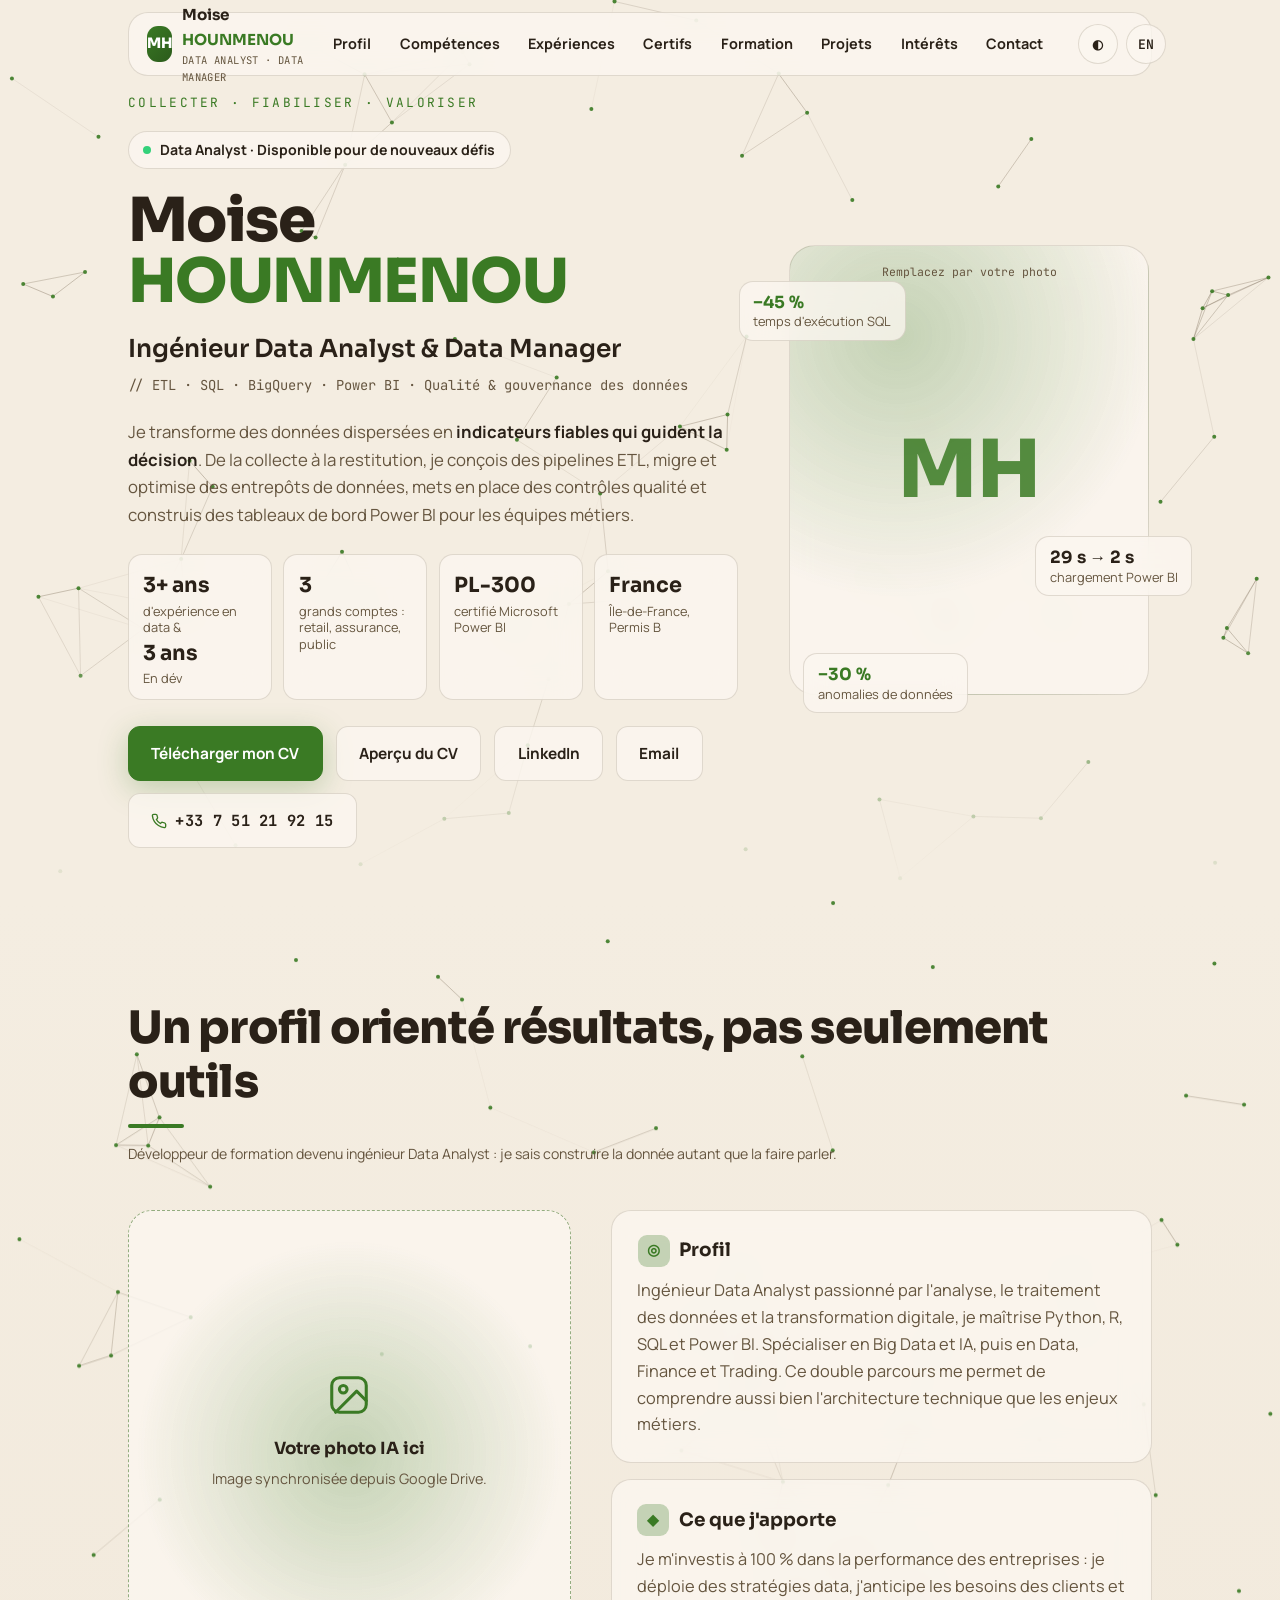
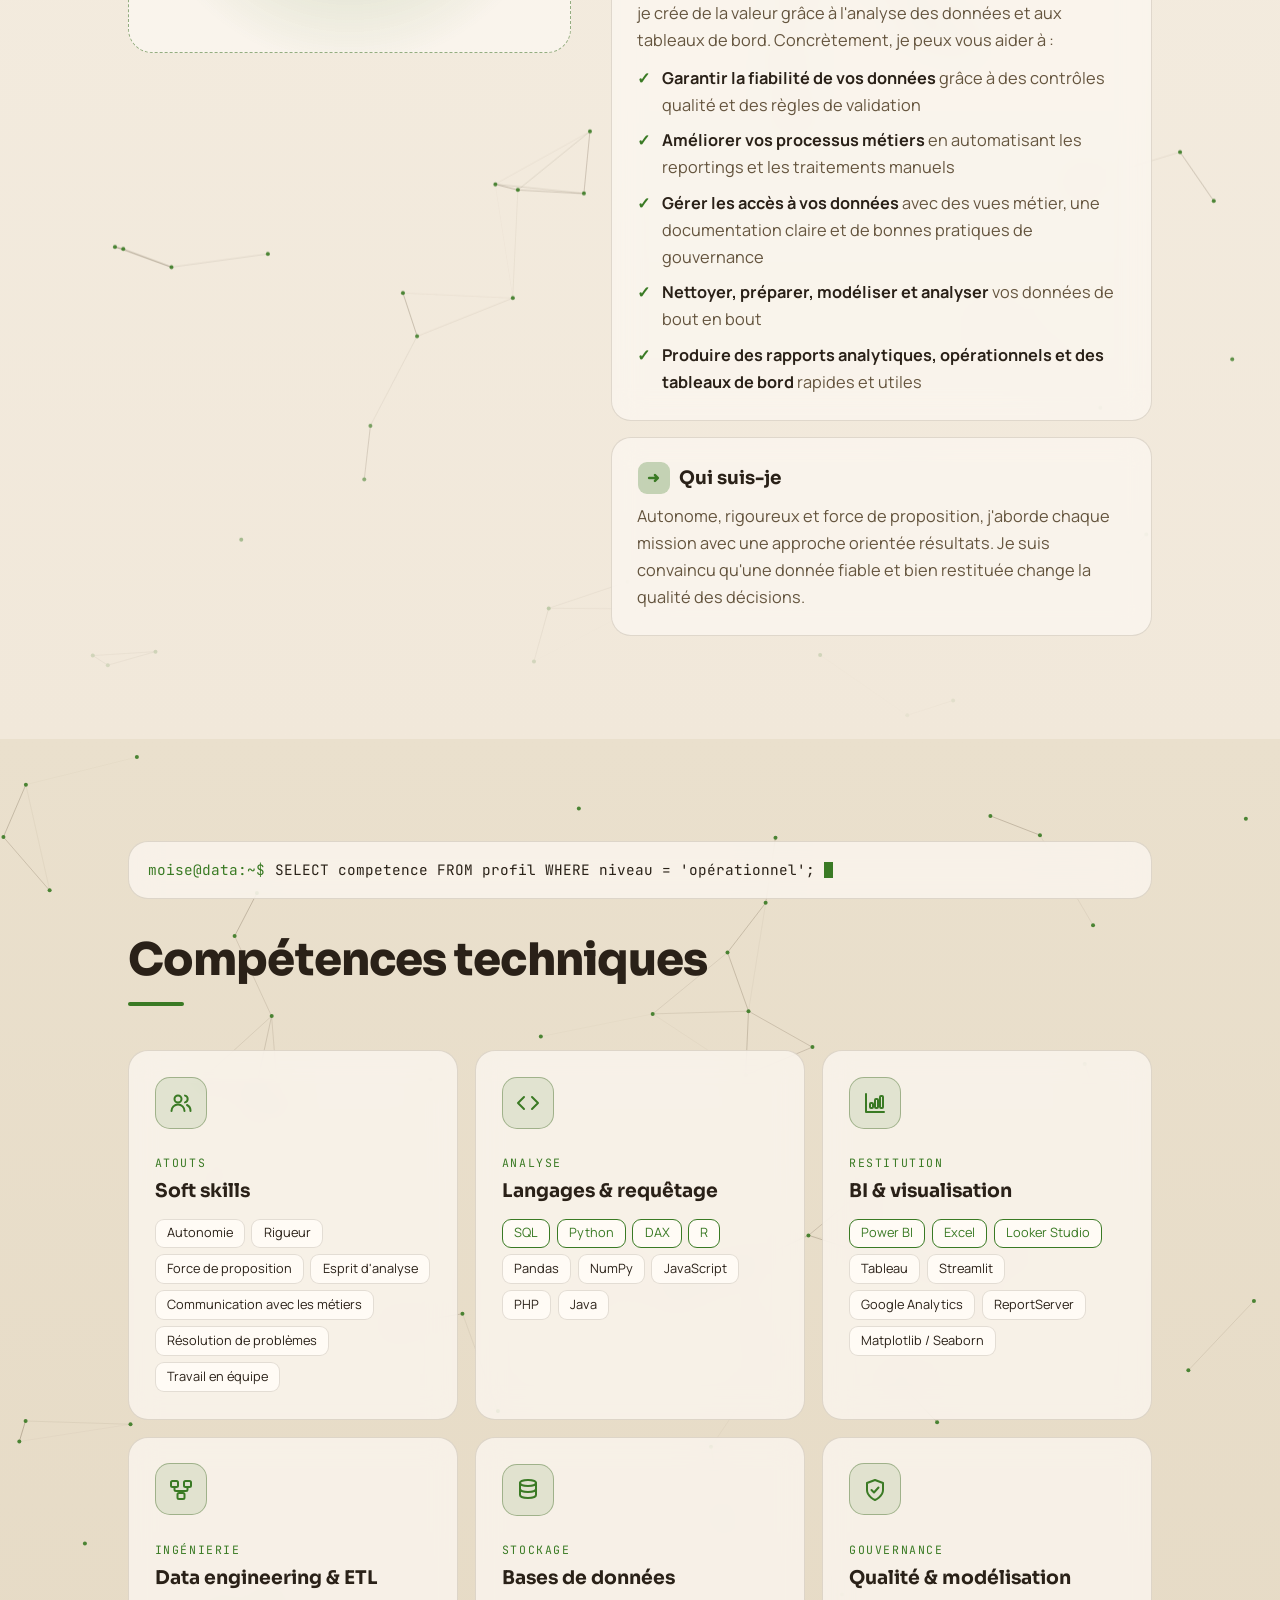
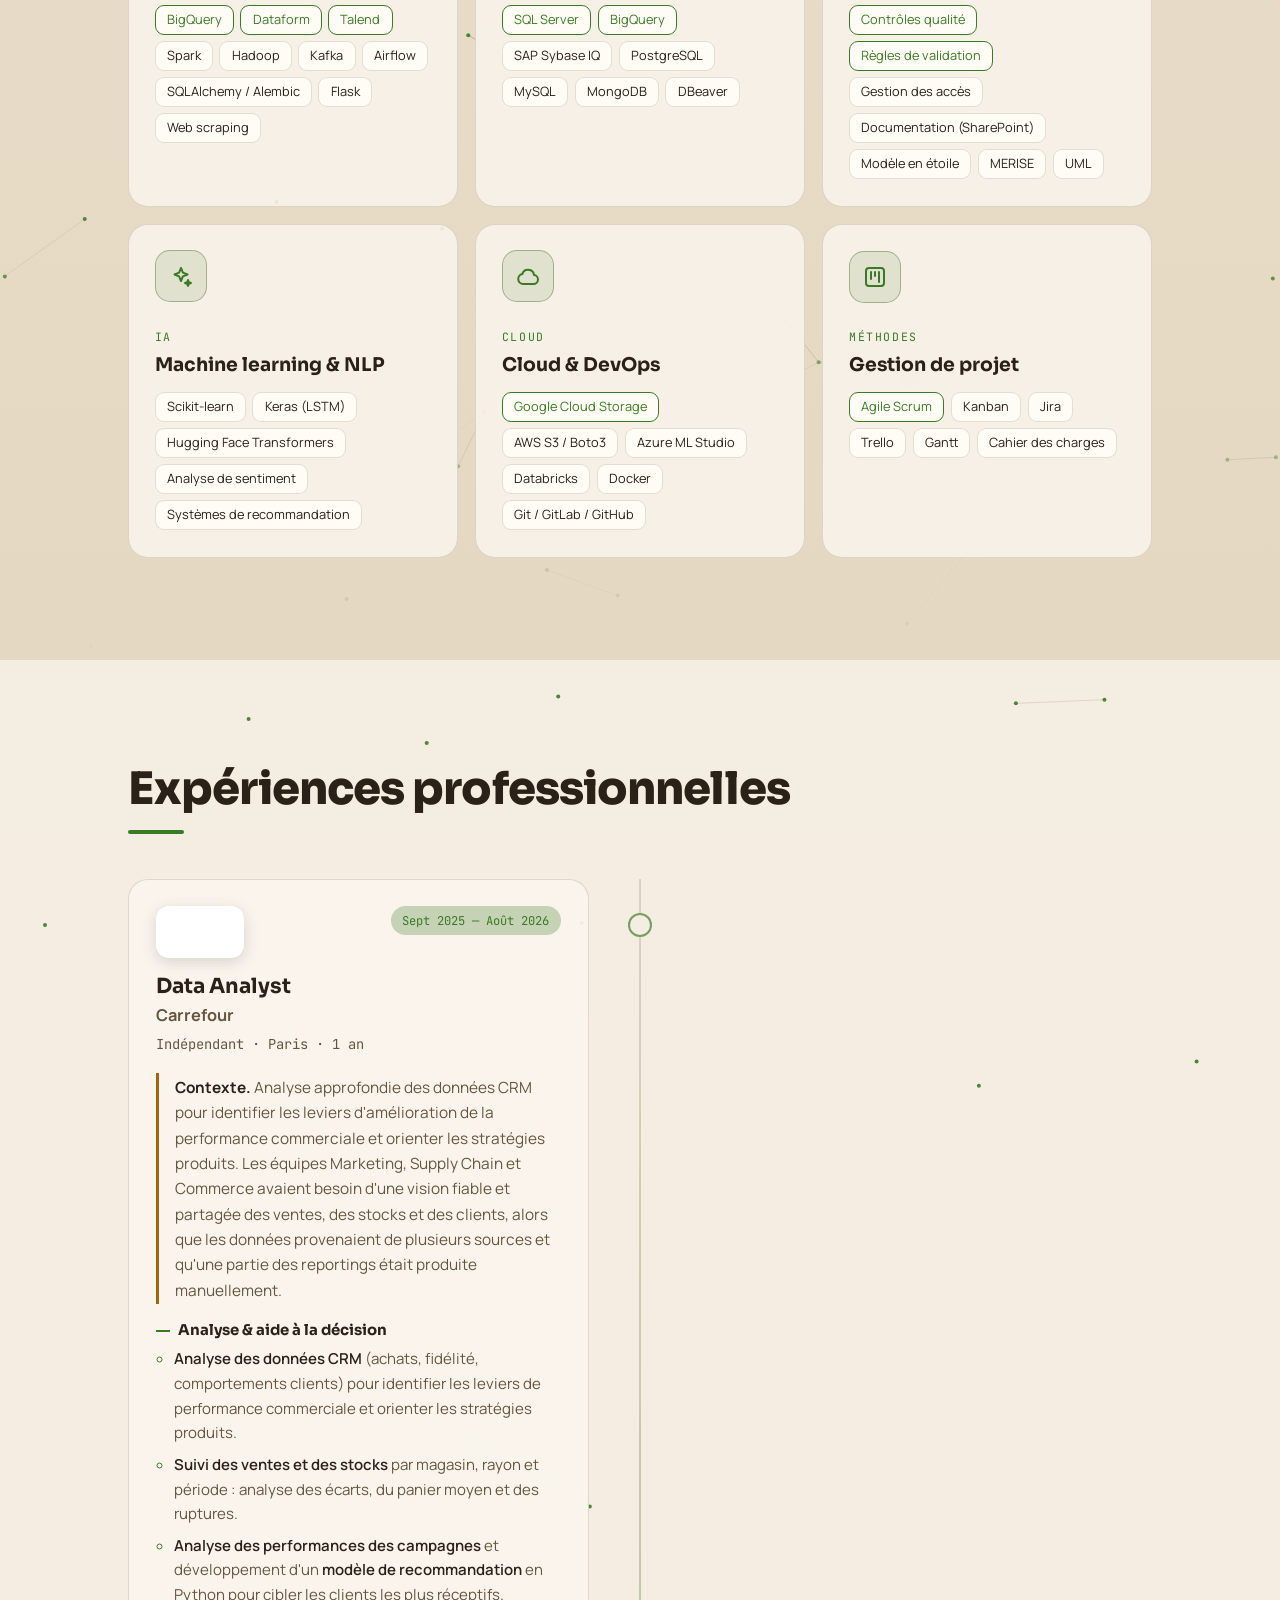
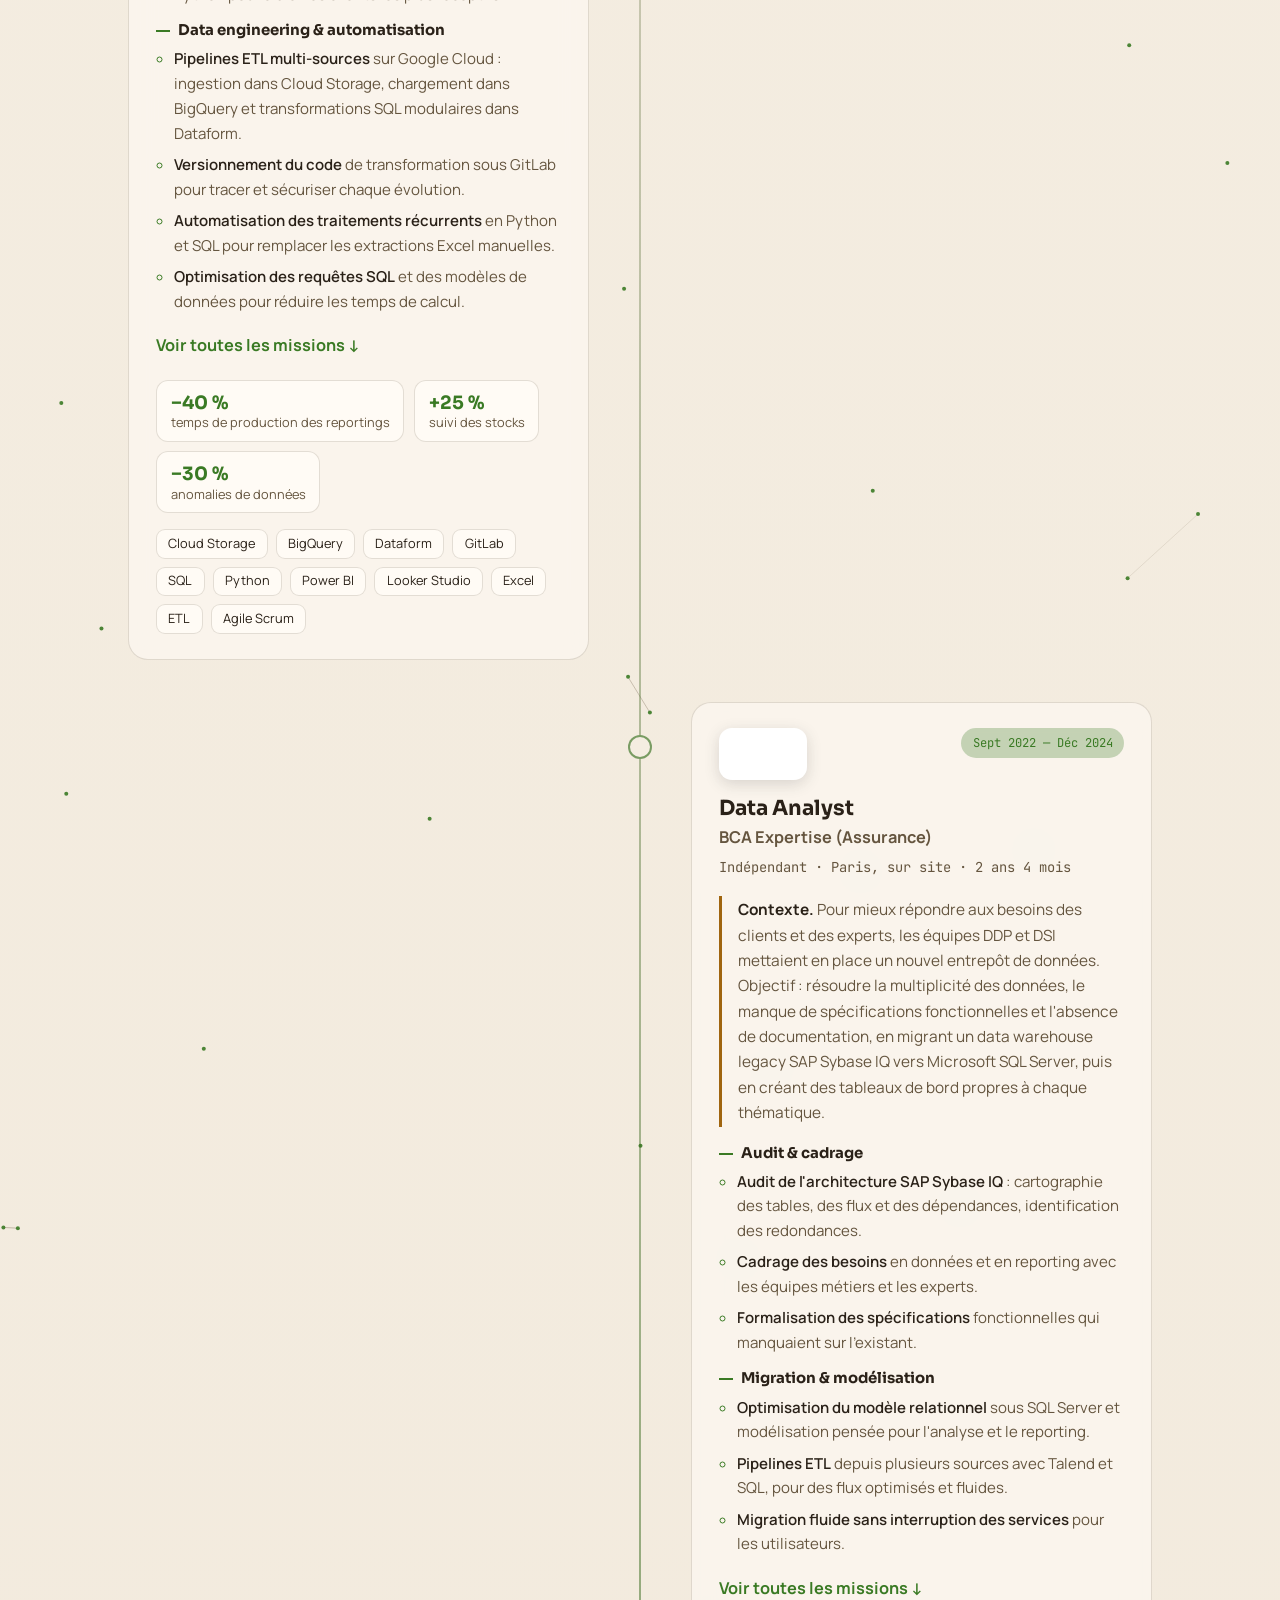
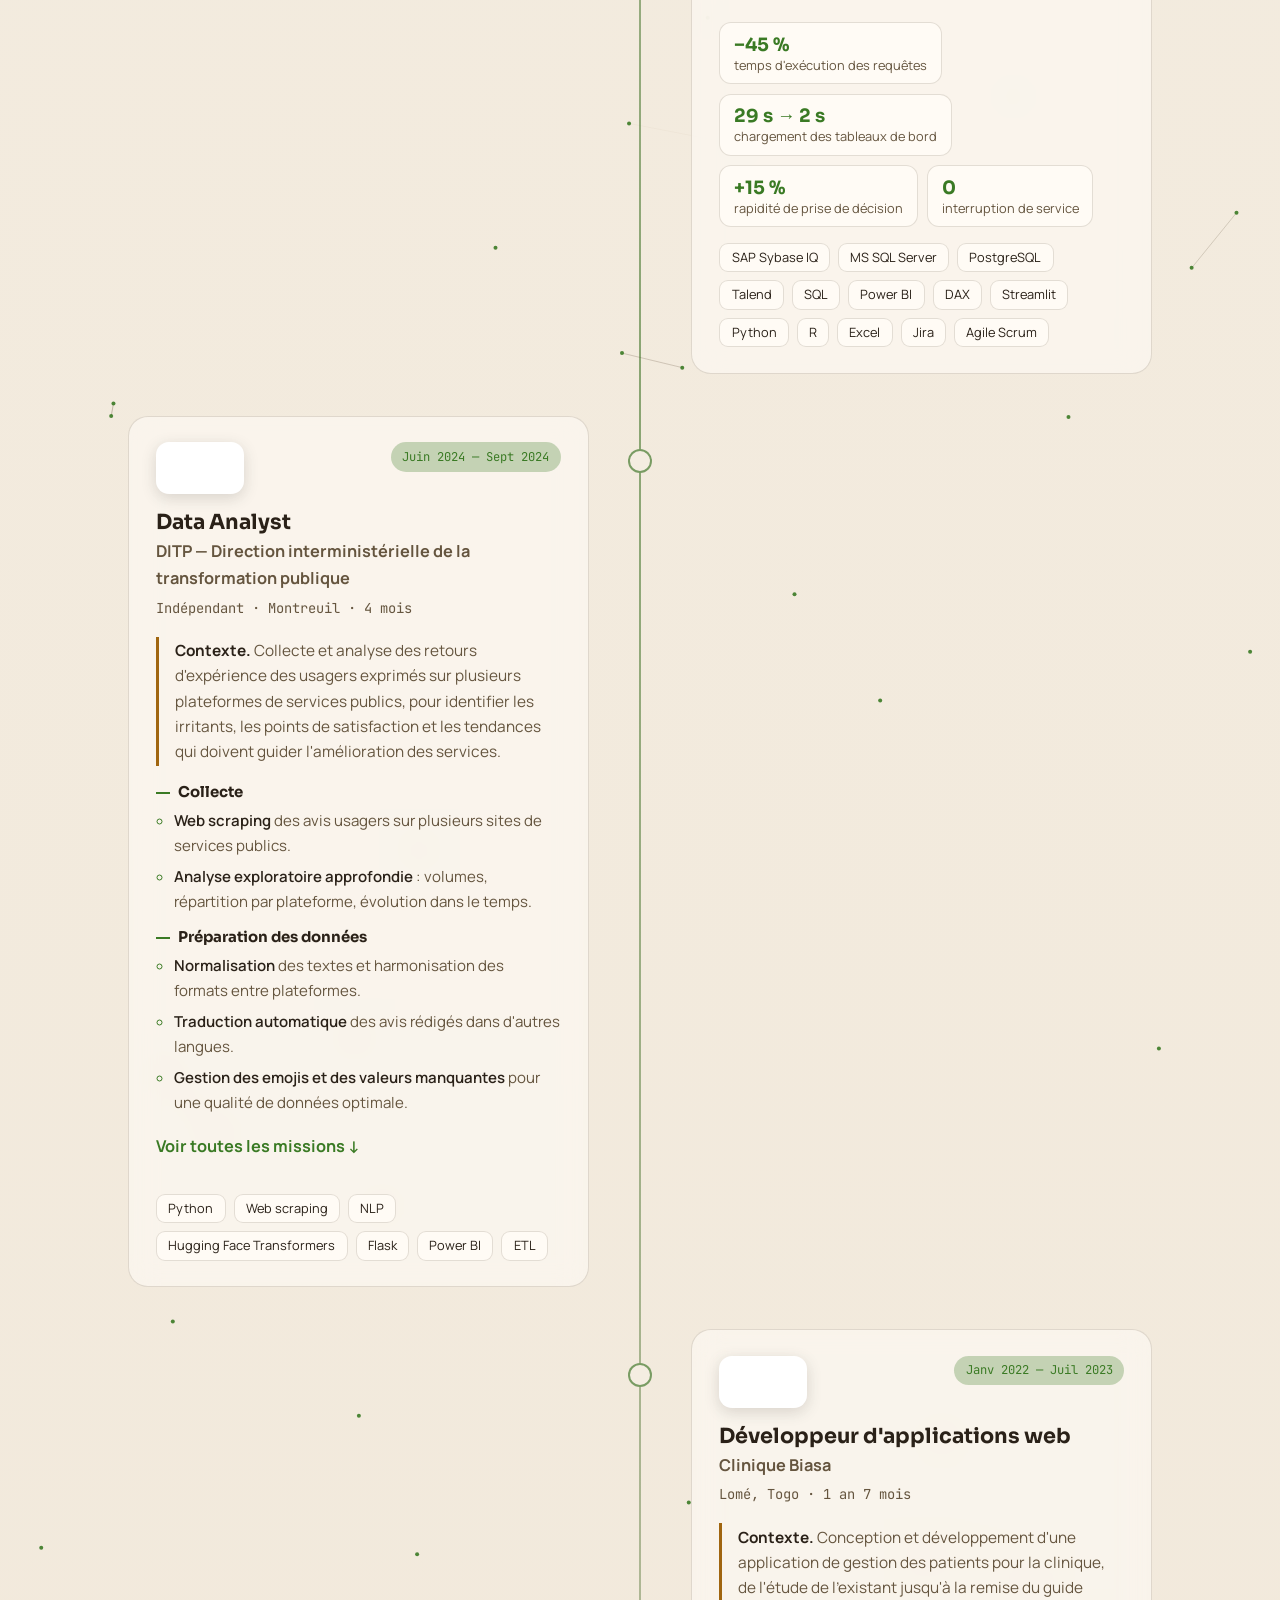
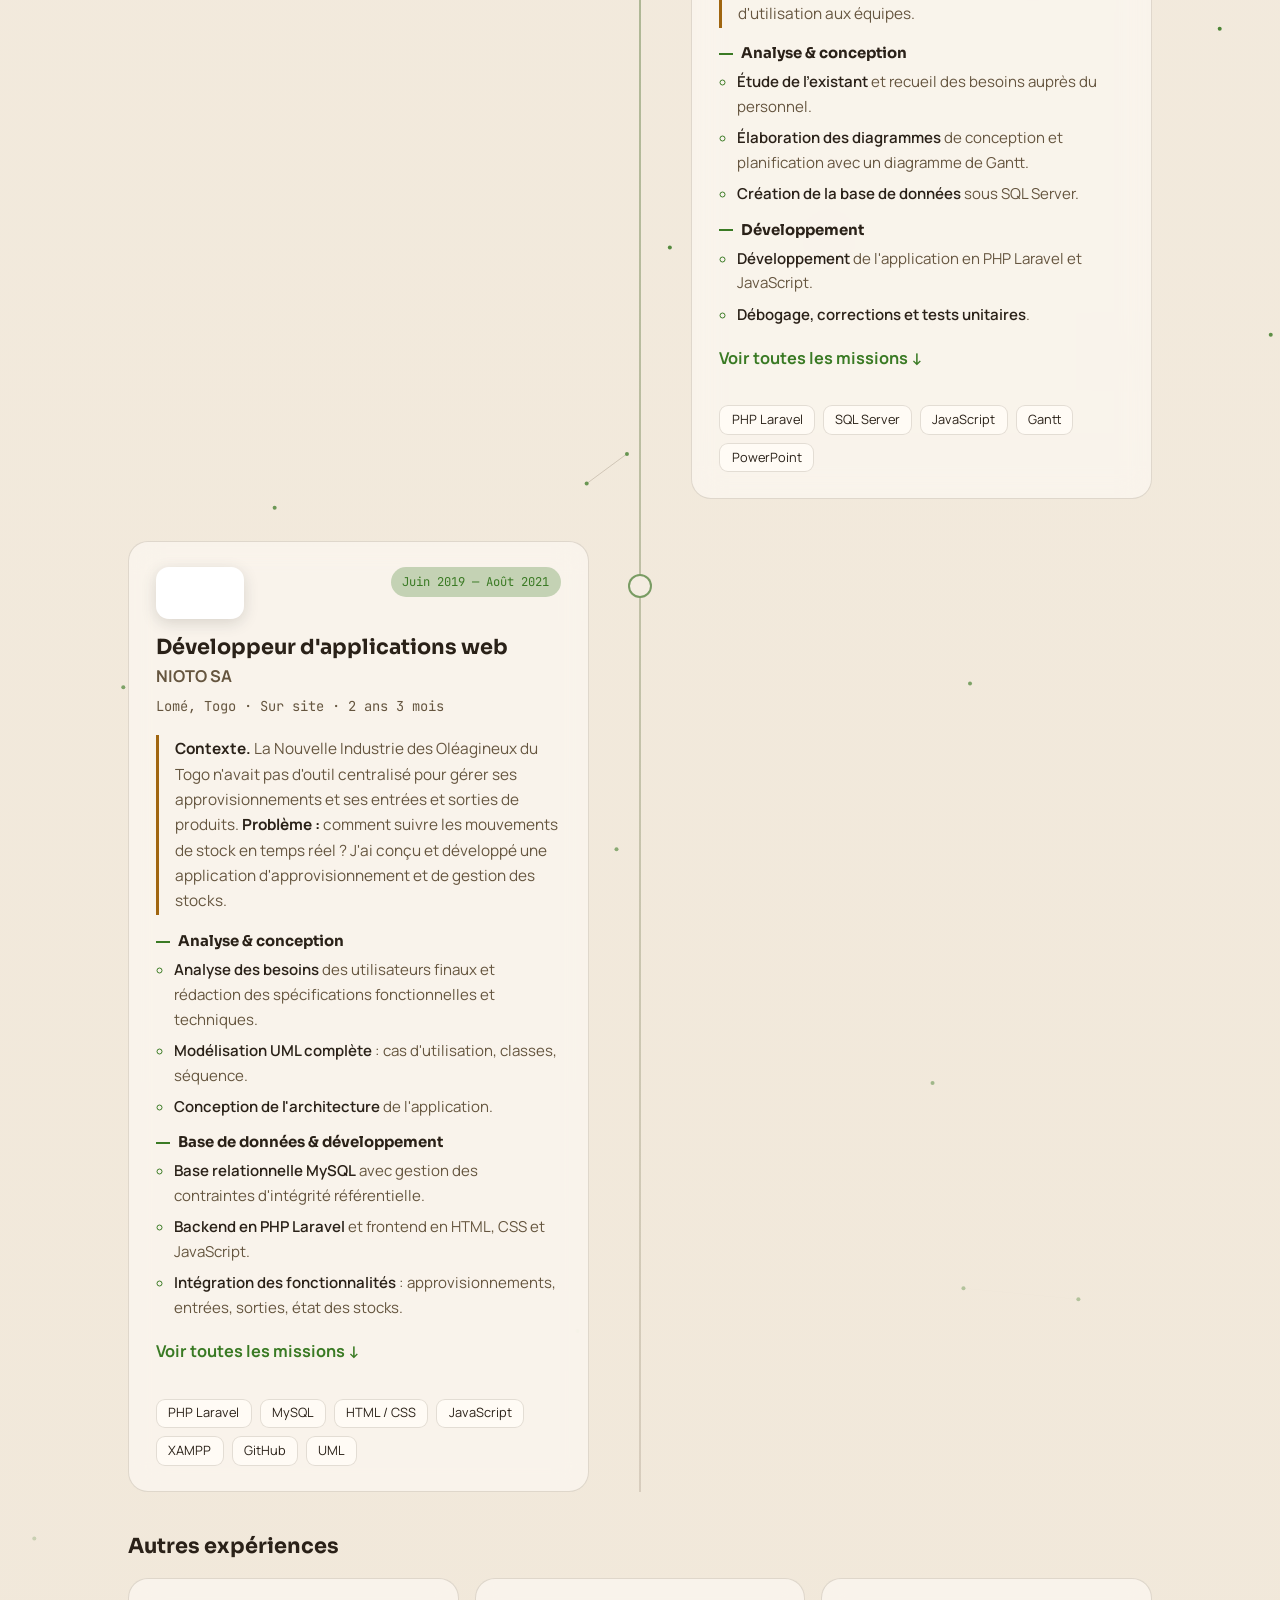
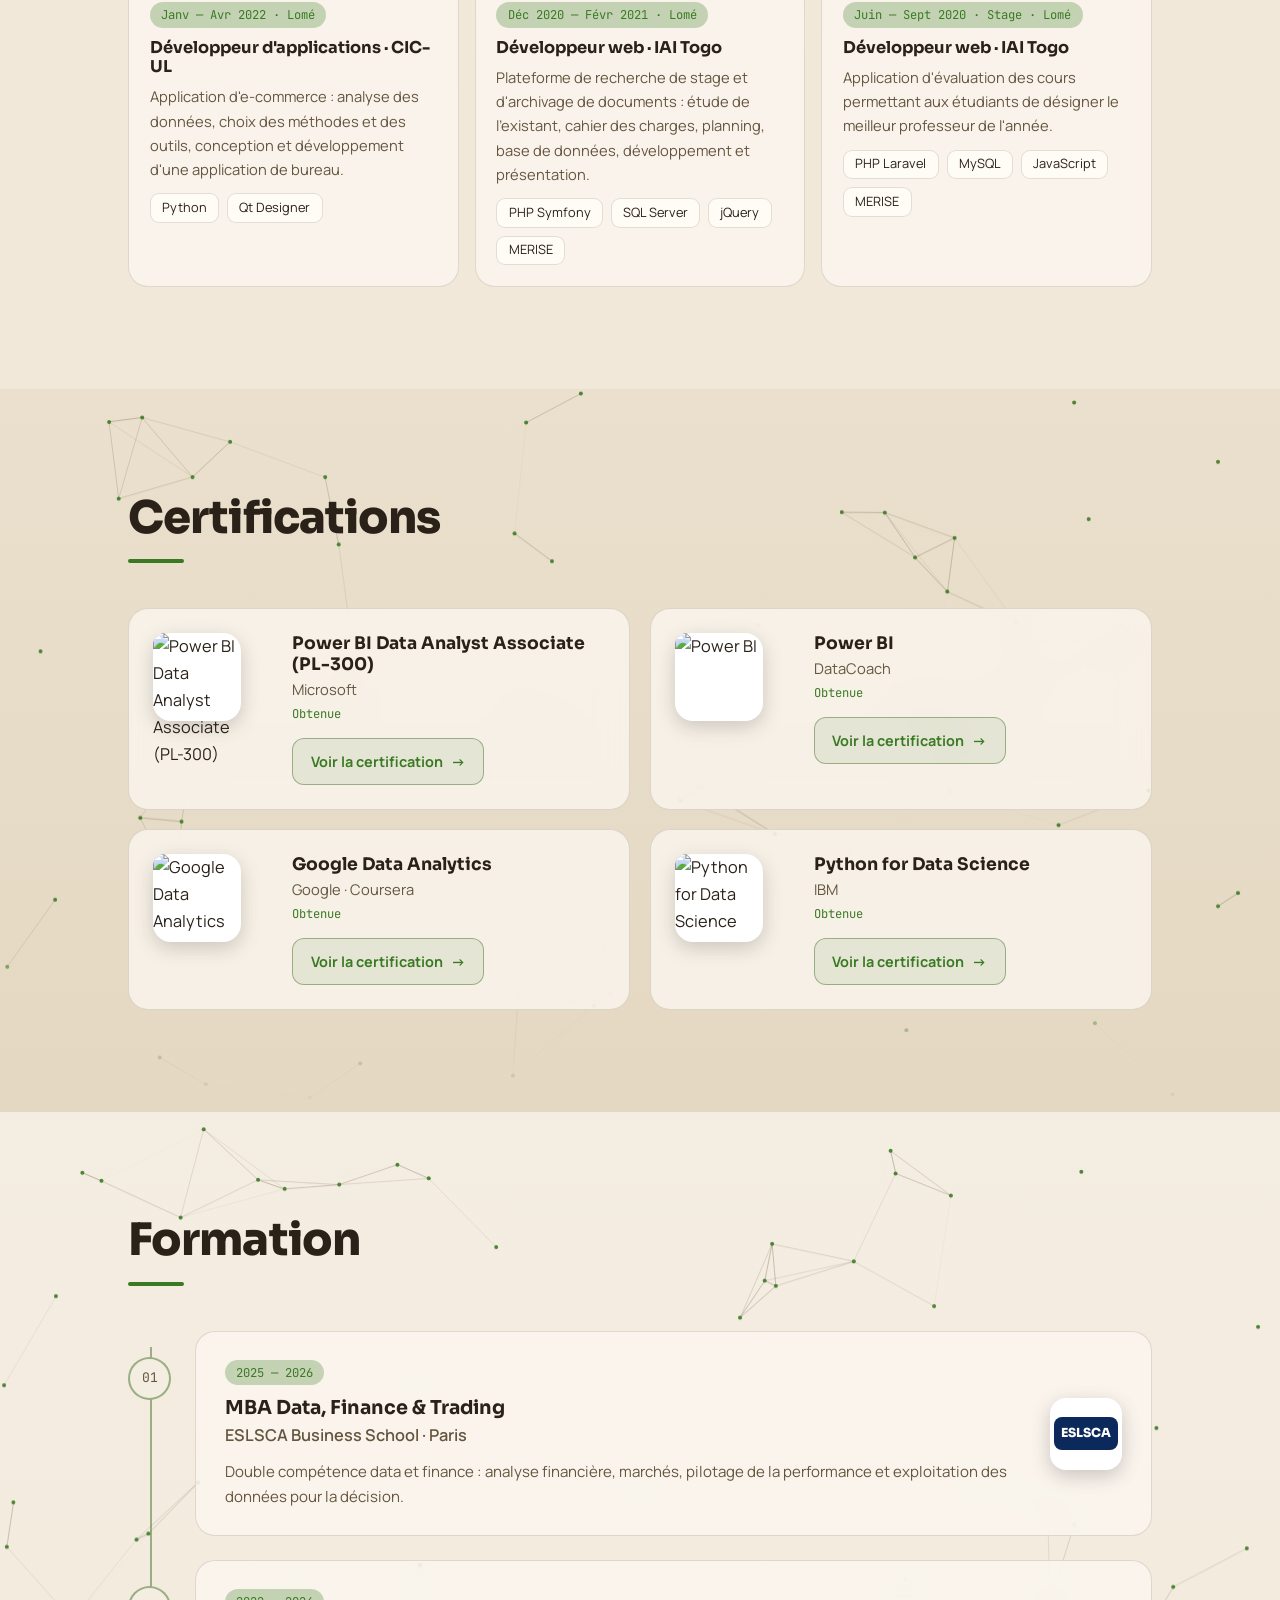
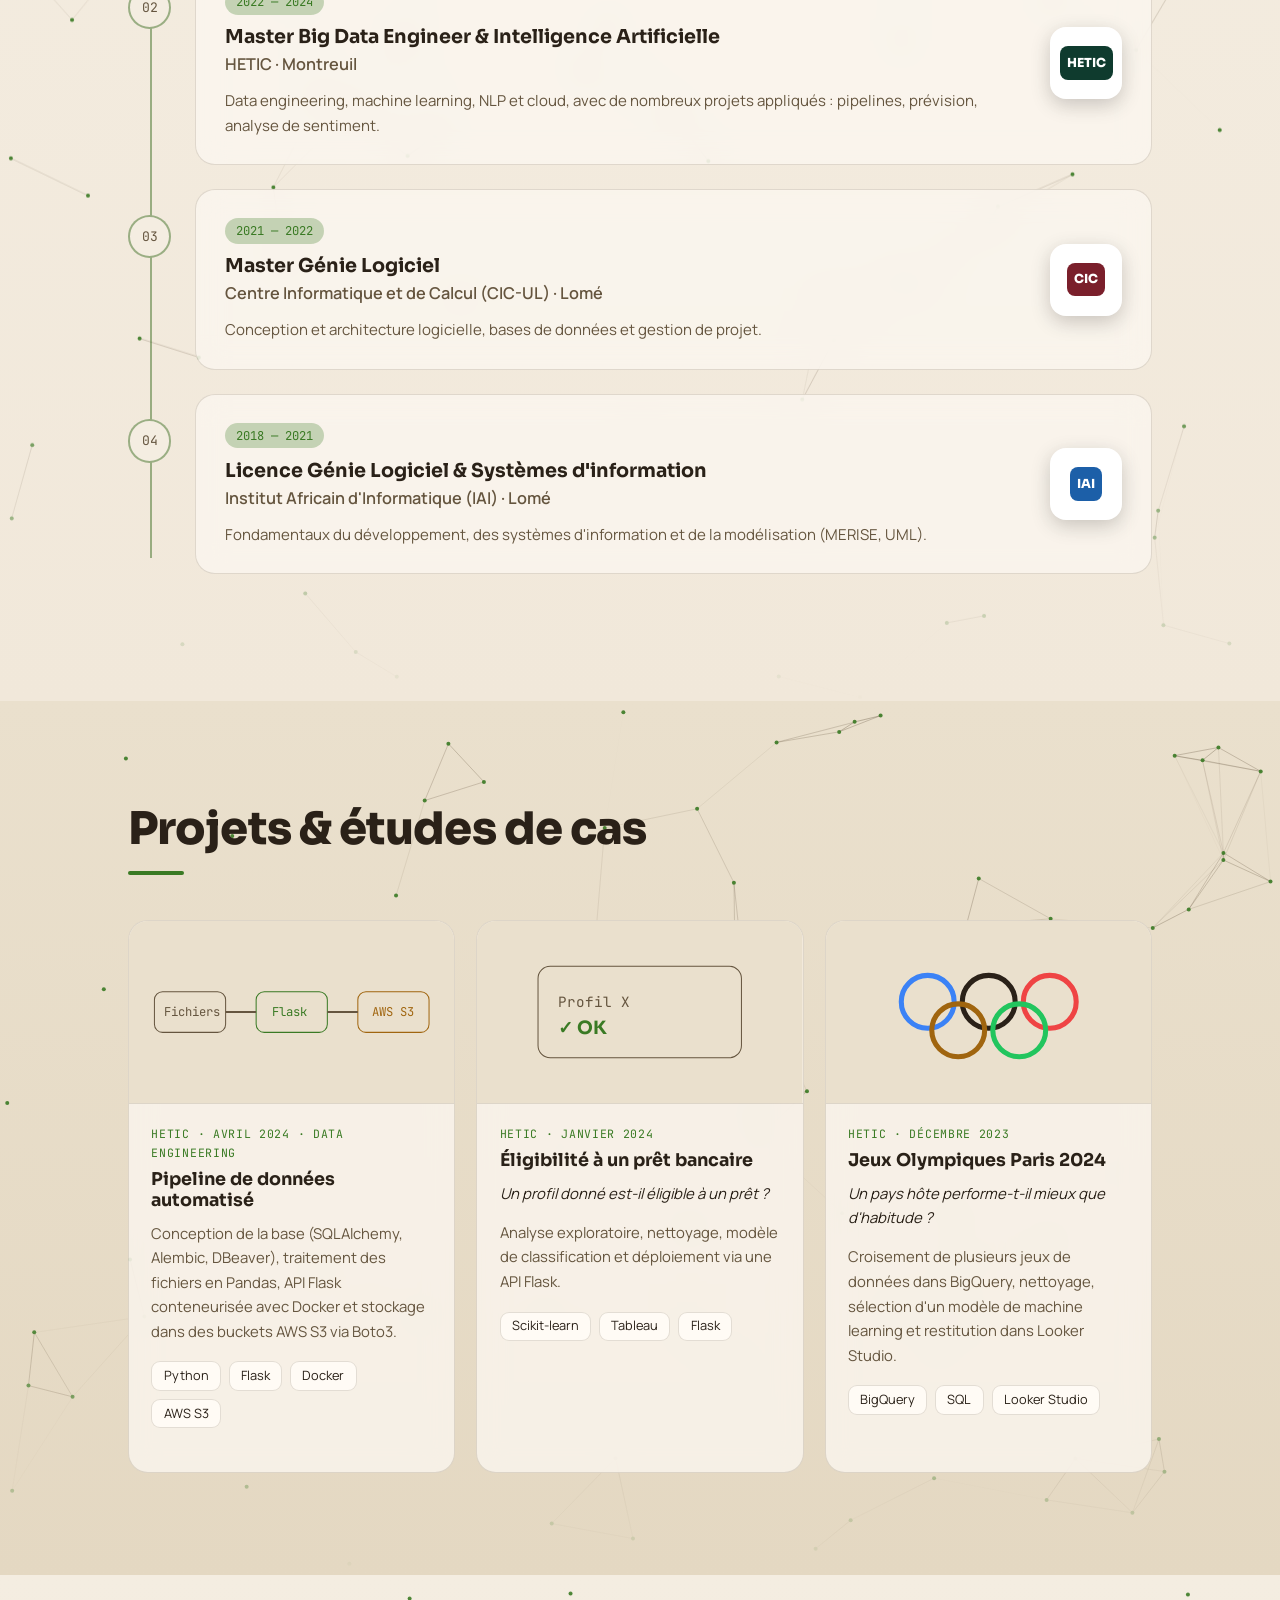
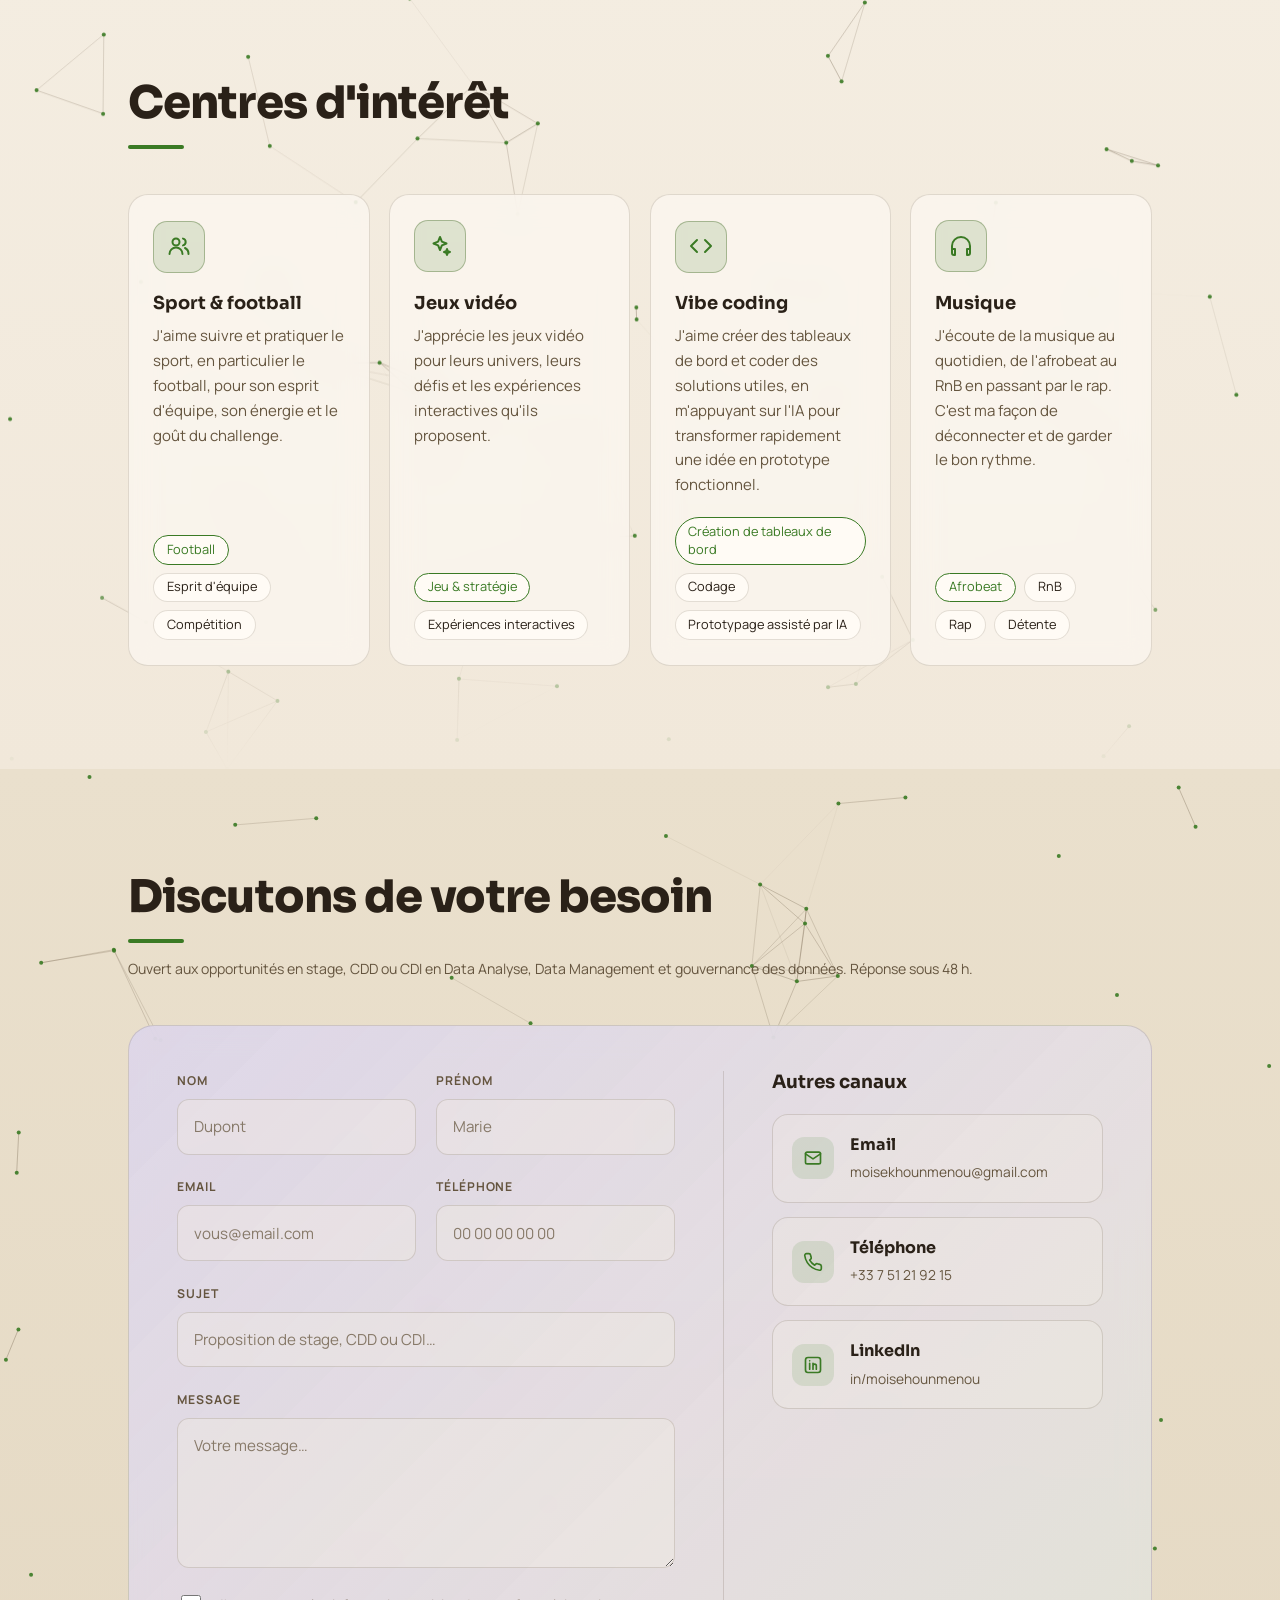
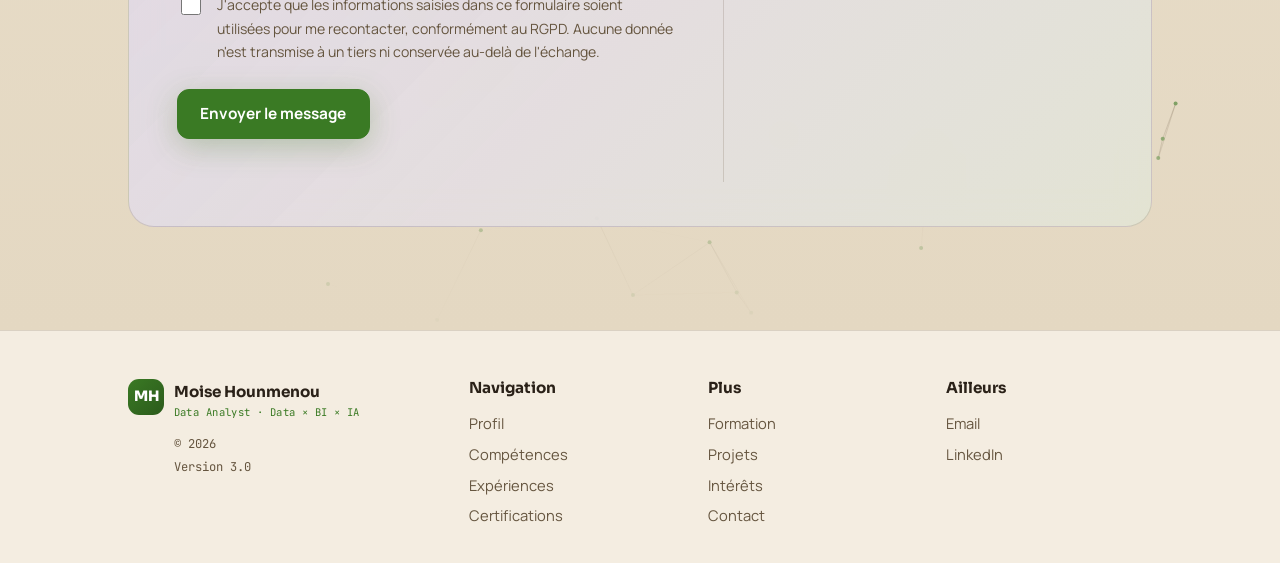
==== details.html @ 6d45ffcb "Publier le portfolio" ====
<!DOCTYPE html>
<html lang="fr">
<head>
<meta charset="UTF-8">
<meta name="viewport" content="width=device-width, initial-scale=1, viewport-fit=cover">
<title>Data Analyst - Hounmenou Portfolio</title>
<meta name="description" content="Portfolio de Moise Hounmenou, ingénieur Data Analyst / Data Manager à Paris : ETL, SQL, BigQuery, Power BI, qualité et gouvernance des données.">
<link rel="preconnect" href="https://fonts.googleapis.com">
<link rel="preconnect" href="https://fonts.gstatic.com" crossorigin>
<link href="https://fonts.googleapis.com/css2?family=Sora:wght@400;600;700;800&family=Manrope:wght@400;500;600;700&family=JetBrains+Mono:wght@400;600&display=swap" rel="stylesheet">
<meta name="theme-color" content="#070D1A">
<link rel="icon" type="image/svg+xml" href="images/favicon.svg">
<link rel="stylesheet" href="css/style.css">
<link rel="stylesheet" href="css/skills.css">
<script src="js/theme.js"></script>
</head>
<body>
<a class="skip-link" href="#a-propos">Aller au contenu</a>
<div id="bgfx" aria-hidden="true"></div>
<button id="toTop" type="button" aria-label="Retour en haut"><svg viewBox="0 0 24 24" fill="none" stroke="currentColor" stroke-width="2.2" stroke-linecap="round" stroke-linejoin="round"><path d="M12 19V5M5 12l7-7 7 7"/></svg></button>

<div id="loader" aria-hidden="true">
  <div class="ld">
    <div class="mark">MH<span>.</span></div>
    <div class="pct" id="pct">0%</div>
    <div data-i18n="loading">Chargement des données</div>
    <div class="bar"><i id="pbar"></i></div>
  </div>
</div>

<header class="nav" id="nav">
  <div class="wrap">
    <div class="nav-bar glass">
      <a class="logo" href="index.html"><b>MH</b><span class="brand-name">Moise <em>HOUNMENOU</em><small>DATA ANALYST · DATA MANAGER</small></span></a>
      <nav aria-label="Navigation">
        <ul class="links" id="links">
          <li><a href="#a-propos" data-i18n="nav_profil">Profil</a></li>
          <li><a href="#competences" data-i18n="nav_comp">Compétences</a></li>
          <li><a href="#experiences" data-i18n="nav_xp">Expériences</a></li>
          <li><a href="#certifications" data-i18n="nav_certs">Certifs</a></li>
          <li><a href="#formation" data-i18n="nav_edu">Formation</a></li>
          <li><a href="#projets" data-i18n="nav_proj">Projets</a></li>
          <li><a href="#interets" data-i18n="nav_int">Intérêts</a></li>
          <li><a href="#contact" data-i18n="nav_contact">Contact</a></li>
        </ul>
      </nav>
      <div class="nav-actions">
        <button class="icon-btn" id="themeBtn" type="button" aria-label="Thème clair ou sombre">◐</button>
        <button class="icon-btn" id="langBtn" type="button" aria-label="Switch to English">EN</button>
        <button class="icon-btn" id="menuBtn" type="button" aria-label="Menu" aria-expanded="false">☰</button>
      </div>
    </div>
  </div>
</header>
<div class="mobile-menu glass" id="mobileMenu">
  <a href="#a-propos" data-i18n="nav_profil">Profil</a><a href="#competences" data-i18n="nav_comp">Compétences</a><a href="#experiences" data-i18n="nav_xp">Expériences</a><a href="#certifications" data-i18n="nav_certs_long">Certifications</a><a href="#formation" data-i18n="nav_edu">Formation</a><a href="#projets" data-i18n="nav_proj">Projets</a><a href="#interets" data-i18n="nav_int">Intérêts</a><a href="#contact" data-i18n="nav_contact">Contact</a>
</div>

<main id="accueil">

<section class="hero" id="hero">
  <canvas class="network-canvas" id="net" aria-hidden="true"></canvas>
  <div class="wrap">
    <div>
      <p class="eyebrow" data-i18n="eyebrow">Collecter · Fiabiliser · Valoriser</p>
      <span class="badge glass"><i></i><span data-i18n="badge">Data Analyst · Disponible pour de nouveaux défis</span></span>
      <h1 class="hero-name">Moise <span class="last">HOUNMENOU</span></h1>
      <p class="title" data-i18n="role">Ingénieur Data Analyst &amp; Data Manager</p>
      <p class="subtitle" data-i18n="subtitle">// ETL · SQL · BigQuery · Power BI · Qualité &amp; gouvernance des données</p>
      <p class="pitch" data-i18n="pitch"></p>
      <div class="facts">
        <div class="fact glass"><b data-i18n="f1b">3+ ans</b><span data-i18n="f1">d'expérience en data &amp;</span><b data-i18n="f1c">3 ans</b><span data-i18n="f1d">en Dév</span></div>
        <div class="fact glass"><b>3</b><span data-i18n="f2">grands comptes : retail, assurance, public</span></div>
        <div class="fact glass"><b>PL-300</b><span data-i18n="f3">certifié Microsoft Power BI</span></div>
        <div class="fact glass"><b>France</b><span data-i18n="f4">Île-de-France, Permis B</span></div>
      </div>
      <div class="cta">
        <a class="btn primary cv-download-link" href="documents/CV_HOUNMENOU_DataManager.pdf" download="CV_HOUNMENOU_DataManager.pdf" data-i18n="cta_cv">Télécharger mon CV</a>
        <button class="btn cv-view-link" type="button" data-i18n="cta_view_cv">Aperçu du CV</button>
        <a class="btn" href="https://www.linkedin.com/in/moisehounmenou/" target="_blank" rel="noopener">LinkedIn</a>
        <a class="btn" href="mailto:moisekhounmenou@gmail.com">Email</a>
        <a class="btn btn-phone" href="tel:+33751219215"><svg viewBox="0 0 24 24" fill="none" stroke="currentColor" stroke-width="2" stroke-linecap="round" stroke-linejoin="round" aria-hidden="true"><path d="M22 16.9v3a2 2 0 0 1-2.2 2 19.8 19.8 0 0 1-8.6-3.1 19.5 19.5 0 0 1-6-6A19.8 19.8 0 0 1 2.1 4.2 2 2 0 0 1 4.1 2h3a2 2 0 0 1 2 1.7c.1.9.4 1.8.7 2.7a2 2 0 0 1-.5 2.1L8 9.8a16 16 0 0 0 6 6l1.3-1.3a2 2 0 0 1 2.1-.4c.9.3 1.8.6 2.7.7a2 2 0 0 1 1.7 2z"/></svg><span>+33 7 51 21 92 15</span></a>
        <!-- <a class="btn" href="#contact" data-i18n="cta_contact">Me contacter</a> -->
      </div>
    </div>
    <div class="portrait">
      <div class="photo glass" id="heroPhoto"><span class="ini">MH</span><small data-i18n="photo_note">Remplacez par votre photo</small></div>
      <div class="chip c1 glass"><b class="up">−45 %</b><span data-i18n="chip1">temps d'exécution SQL</span></div>
      <div class="chip c2 glass"><b>29 s → 2 s</b><span data-i18n="chip2">chargement Power BI</span></div>
      <div class="chip c3 glass"><b class="up">−30 %</b><span data-i18n="chip3">anomalies de données</span></div>
    </div>
  </div>
</section>

<!-- PROFIL -->
<section class="block" id="a-propos">
  <div class="wrap">
    <div class="sh reveal"><!-- <span class="k" data-i18n="nav_profil">Profil</span> --><h2 data-i18n="prof_h2"></h2><p data-i18n="prof_p"></p></div>
    <div class="prof">
      <div class="prof-left">
      <figure class="ai-photo reveal" id="aiPhoto" style="margin:0">
        <div class="ph">
          <svg viewBox="0 0 24 24" fill="none" stroke="currentColor" stroke-width="1.6" stroke-linecap="round" stroke-linejoin="round"><rect x="3" y="3" width="18" height="18" rx="4"/><circle cx="9" cy="9" r="2"/><path d="M21 15l-5-5L5 21"/></svg>
          <b data-i18n="ai_ph_t"></b>
          <span data-i18n="ai_ph"></span>
        </div>
      </figure>
      <!-- <div class="illu glass reveal">
        <svg viewBox="0 0 420 340" role="img" aria-label="Dashboard">
          <rect x="10" y="10" width="400" height="320" rx="16" fill="none" style="stroke:var(--border)"/>
          <circle cx="34" cy="32" r="5" style="fill:var(--amber)"/><circle cx="50" cy="32" r="5" style="fill:var(--accent)"/><circle cx="66" cy="32" r="5" opacity=".5" style="fill:var(--muted)"/>
          <text x="300" y="36" font-size="11">dashboard.pbix</text>
          <rect x="30" y="56" width="110" height="62" rx="10" style="fill:var(--glass-strong);stroke:var(--border)"/>
          <text x="44" y="78" font-size="10">CA</text><text x="44" y="104" font-size="20" style="fill:var(--ink);font-family:var(--display);font-weight:700">+12,4%</text>
          <rect x="155" y="56" width="110" height="62" rx="10" style="fill:var(--glass-strong);stroke:var(--border)"/>
          <text x="169" y="78" font-size="10">Ruptures</text><text x="169" y="104" font-size="20" style="fill:var(--ink);font-family:var(--display);font-weight:700">−8,1%</text>
          <rect x="280" y="56" width="110" height="62" rx="10" style="fill:var(--glass-strong);stroke:var(--border)"/>
          <text x="294" y="78" font-size="10">Qualité</text><text x="294" y="104" font-size="20" style="fill:var(--accent);font-family:var(--display);font-weight:700">98%</text>
          <g opacity=".85" style="fill:var(--accent)"><rect x="40" y="250" width="22" height="50" rx="4"/><rect x="72" y="225" width="22" height="75" rx="4"/><rect x="104" y="235" width="22" height="65" rx="4"/><rect x="136" y="200" width="22" height="100" rx="4"/><rect x="168" y="185" width="22" height="115" rx="4"/></g>
          <polyline points="220,280 255,250 290,262 325,215 360,195 385,170" fill="none" stroke-width="3" stroke-linecap="round" stroke-linejoin="round" style="stroke:var(--amber)"/>
          <g style="fill:var(--amber)"><circle cx="255" cy="250" r="4"/><circle cx="325" cy="215" r="4"/><circle cx="385" cy="170" r="4"/></g>
          <line x1="30" y1="305" x2="390" y2="305" style="stroke:var(--border)"/>
        </svg>
        <p style="color:var(--muted);font-size:.85rem;margin:.8rem 0 0" data-i18n="illu_note"></p>
      </div> -->
      </div>
      <div class="prof-cards">
        <div class="pc glass card-glow reveal"><h3><i>◎</i><span data-i18n="pc1_h"></span></h3><p data-i18n="pc1"></p></div>
        <div class="pc glass card-glow reveal"><h3><i>◆</i><span data-i18n="pc2_h"></span></h3><p data-i18n="pc2"></p><ul class="help" id="helpList"></ul></div>
        <div class="pc glass card-glow reveal"><h3><i>➜</i><span data-i18n="pc3_h"></span></h3><p data-i18n="pc3"></p></div>
        <!--<div class="prof-links reveal">
          <a class="btn primary cv-download-link" href="documents/CV_HOUNMENOU_DataManager.pdf" download="CV_HOUNMENOU_DataManager.pdf" data-i18n="cta_cv">Télécharger mon CV</a>
          <button class="btn cv-view-link" type="button" data-i18n="cta_view_cv">Regarder mon CV</button>
          <a class="btn" href="https://www.linkedin.com/in/moisehounmenou/" target="_blank" rel="noopener">LinkedIn</a>
          <a class="btn" href="mailto:moisekhounmenou@gmail.com">Email</a> -->
        </div>
      </div>
    </div>
  </div>
</section>

<!-- COMPETENCES -->
<section class="block" id="competences">
  <div class="wrap">
    <div class="term glass reveal"><span class="p">moise@data:~$</span><span data-i18n="term"></span><span class="cur"></span></div>
    <div class="sh reveal"><!-- <span class="k" data-i18n="nav_comp">Compétences</span> --><h2 data-i18n="comp_h2"></h2><!-- <p data-i18n="comp_p"></p> --></div>
    <div class="skills" id="skills"></div>
  </div>
</section>

<!-- EXPERIENCES -->
<section class="block" id="experiences">
  <div class="wrap">
    <div class="sh reveal"><!-- <span class="k" data-i18n="xp_k"></span> --><h2 data-i18n="xp_h2"></h2><!-- <p data-i18n="xp_p"></p> --></div>
    <!--<article class="search glass reveal">
      <span class="date" data-i18n="s_date"></span>
      <h3 data-i18n="s_title"></h3>
      <p class="meta" data-i18n="s_meta"></p>
      <p data-i18n="s_text"></p>
    </article>-->
    <ol class="tl" id="timeline"></ol>
    <h3 class="sub reveal" data-i18n="others_h"></h3>
    <div class="others" id="others"></div>
  </div>
</section>

<!-- CERTIFICATIONS -->
<section class="block" id="certifications">
  <div class="wrap">
    <div class="sh reveal"><!-- <span class="k" data-i18n="nav_certs_long">Certifications</span> --><h2 data-i18n="nav_certs_long">Certifications</h2></div>
    <div class="certs" id="certs"></div>
  </div>
</section>

<!-- FORMATION -->
<section class="block" id="formation">
  <div class="wrap">
    <div class="sh reveal"><!-- <span class="k" data-i18n="nav_edu">Formation</span> --><h2 data-i18n="nav_edu">Formation</h2></div>
    <ol class="edu-tl" id="edu"></ol>
  </div>
</section>

<!-- PROJETS -->
<section class="block" id="projets">
  <div class="wrap">
    <div class="sh reveal"><!-- <span class="k" data-i18n="nav_proj">Projets</span> --><h2 data-i18n="proj_h2"></h2><!-- <p data-i18n="proj_p"></p> --></div>
    <div class="projects" id="projects"></div>
  </div>
</section>

<!-- CONTACT -->
<!-- CENTRES D'INTERET -->
<section class="block" id="interets">
  <canvas class="network-canvas" id="net-interets" aria-hidden="true"></canvas>
  <div class="wrap">
    <div class="sh reveal"><!-- <span class="k" data-i18n="nav_int">Intérêts</span> --><h2 data-i18n="int_h2"></h2></div>
    <div class="ints" id="ints"></div>
  </div>
</section>

<section class="block" id="contact">
  <div class="wrap">
    <div class="sh reveal"><!-- <span class="k" data-i18n="nav_contact">Contact</span> --><h2 data-i18n="ct_h2"></h2><p data-i18n="ct_p"></p></div>
    <div class="contact glass reveal">
      <form id="contactForm" novalidate>
        <div class="fields">
          <div class="f"><label for="nom" data-i18n="l_nom"></label><input id="nom" autocomplete="family-name" data-ph="ph_nom" required></div>
          <div class="f"><label for="prenom" data-i18n="l_prenom"></label><input id="prenom" autocomplete="given-name" data-ph="ph_prenom" required></div>
          <div class="f"><label for="email">Email</label><input id="email" type="email" autocomplete="email" data-ph="ph_email" required></div>
          <div class="f"><label for="tel" data-i18n="l_tel"></label><input id="tel" type="tel" autocomplete="tel" data-ph="ph_tel"></div>
          <div class="f full"><label for="sujet" data-i18n="l_sujet"></label><input id="sujet" data-ph="ph_sujet" required></div>
          <div class="f full"><label for="message">Message</label><textarea id="message" data-ph="ph_msg" required></textarea></div>
        </div>
        <input type="checkbox" name="botcheck" id="botcheck" class="hp-field" tabindex="-1" autocomplete="off" aria-hidden="true">
        <label class="rgpd"><input type="checkbox" id="rgpd" required><span data-i18n="rgpd"></span></label>
        <button class="btn primary" type="submit" data-i18n="send"></button>
        <p class="form-note" id="formNote" role="status"></p>
      </form>
      <div class="channels">
        <h3 data-i18n="other_ch"></h3>
        <a class="ch" href="mailto:moisekhounmenou@gmail.com"><span class="ci"><svg viewBox="0 0 24 24" fill="none" stroke="currentColor" stroke-width="2" stroke-linecap="round" stroke-linejoin="round"><rect x="3" y="5" width="18" height="14" rx="2"/><path d="M3 7l9 6 9-6"/></svg></span><span><b>Email</b><small>moisekhounmenou@gmail.com</small></span></a>
        <a class="ch" href="tel:+33751219215"><span class="ci"><svg viewBox="0 0 24 24" fill="none" stroke="currentColor" stroke-width="2" stroke-linecap="round" stroke-linejoin="round"><path d="M22 16.9v3a2 2 0 0 1-2.2 2 19.8 19.8 0 0 1-8.6-3.1 19.5 19.5 0 0 1-6-6A19.8 19.8 0 0 1 2.1 4.2 2 2 0 0 1 4.1 2h3a2 2 0 0 1 2 1.7c.1.9.4 1.8.7 2.7a2 2 0 0 1-.5 2.1L8 9.8a16 16 0 0 0 6 6l1.3-1.3a2 2 0 0 1 2.1-.4c.9.3 1.8.6 2.7.7a2 2 0 0 1 1.7 2z"/></svg></span><span><b data-i18n="l_tel"></b><small>+33 7 51 21 92 15</small></span></a>
        <a class="ch" href="https://www.linkedin.com/in/moisehounmenou/" target="_blank" rel="noopener"><span class="ci"><svg viewBox="0 0 24 24" fill="none" stroke="currentColor" stroke-width="2" stroke-linecap="round" stroke-linejoin="round"><rect x="3" y="3" width="18" height="18" rx="3"/><path d="M8 10v7M8 7v.01M12 17v-4a2 2 0 0 1 4 0v4M12 10v7"/></svg></span><span><b>LinkedIn</b><small>in/moisehounmenou</small></span></a>
      </div>
    </div>
  </div>
</section>
</main>

<footer>
  <div class="wrap">
    <div class="foot">
      <div class="foot-identity"><a class="logo" href="#accueil"><b>MH</b><span>Moise Hounmenou<small data-i18n="foot_tagline">Data Analyst · Data × BI × IA</small></span></a><div class="footer-meta"><span>© 2026</span><span>Version 3.0</span><span class="visit-counter" id="visitCounter" hidden><b data-count>0</b><span data-i18n="views_lbl">vues</span></span></div></div>
      <div><h4>Navigation</h4><nav><a href="#a-propos" data-i18n="nav_profil"></a><a href="#competences" data-i18n="nav_comp"></a><a href="#experiences" data-i18n="nav_xp"></a><a href="#certifications" data-i18n="nav_certs_long"></a></nav></div>
      <div><h4 data-i18n="more"></h4><nav><a href="#formation" data-i18n="nav_edu"></a><a href="#projets" data-i18n="nav_proj"></a><a href="#interets" data-i18n="nav_int"></a><a href="#contact" data-i18n="nav_contact"></a></nav></div>
      <div><h4 data-i18n="elsewhere"></h4><nav><a href="mailto:moisekhounmenou@gmail.com">Email</a><a href="https://www.linkedin.com/in/moisehounmenou/" target="_blank" rel="noopener">LinkedIn</a></nav></div>
    </div>
  </div>
</footer>
<dialog class="cv-dialog" id="cvDialog" aria-labelledby="cvDialogTitle">
  <div class="cv-dialog-toolbar">
    <h2 id="cvDialogTitle" data-i18n="cv_view_title">Mon CV</h2>
    <div class="cv-dialog-actions">
      <div class="preview-zoom-controls" role="group" aria-label="Zoom du document">
        <button class="btn cv-zoom-btn" id="zoomOutCv" type="button" aria-label="Réduire le zoom">−</button>
        <span id="cvZoomLevel" aria-live="polite">100 %</span>
        <button class="btn cv-zoom-btn" id="zoomInCv" type="button" aria-label="Agrandir le zoom">+</button>
      </div>
      <button class="btn cv-zoom-btn preview-recenter-button" id="recenterCv" type="button" aria-label="Recentrer" title="Recentrer">
        <svg viewBox="0 0 24 24" width="16" height="16" fill="none" stroke="currentColor" stroke-width="2.2" stroke-linecap="round" stroke-linejoin="round" aria-hidden="true"><path d="M3 12a9 9 0 1 0 9-9 9.75 9.75 0 0 0-6.74 2.74L3 8"/><path d="M3 3v5h5"/></svg>
      </button>
      <button class="btn" id="toggleCvSize" type="button" aria-pressed="false" aria-label="Agrandir le document" data-i18n-aria="expand_cv_label" data-i18n="expand_cv">Agrandir</button>
      <button class="btn" id="closeCv" type="button" data-i18n="close_cv">Fermer</button>
    </div>
  </div>
  <div class="cv-dialog-content" id="cvDialogContent">
    <div class="cv-canvas-wrap" id="cvCanvasWrap">
      <canvas id="cvCanvas"></canvas>
      <div class="pdf-frame-wrapper" id="cvFrameWrapper">
        <iframe id="cvFrame" title="CV de Moise Hounmenou" src="about:blank"></iframe>
      </div>
      <div class="pdf-pan-overlay" id="cvPanOverlay"></div>
    </div>
    <div class="pdf-loading-indicator" id="cvLoading">
      <div class="pdf-spinner"></div>
    </div>
  </div>
</dialog>

<dialog class="cert-dialog" id="certDialog" aria-labelledby="certTitle">
  <div class="cert-dialog-toolbar">
    <h2 id="certTitle"></h2>
    <div class="cert-dialog-actions">
      <div class="preview-zoom-controls" role="group" aria-label="Zoom de la certification" data-i18n-aria="cert_zoom_controls">
        <button class="btn cv-zoom-btn" id="zoomOutCert" type="button" aria-label="Réduire le zoom" data-i18n-aria="zoom_out">−</button>
        <span id="certZoomLevel" aria-live="polite">100 %</span>
        <button class="btn cv-zoom-btn" id="zoomInCert" type="button" aria-label="Agrandir le zoom" data-i18n-aria="zoom_in">+</button>
      </div>
      <button class="btn cv-zoom-btn preview-recenter-button" id="recenterCert" type="button" aria-label="Recentrer" title="Recentrer" data-i18n-aria="recenter" data-i18n-title="recenter">
        <svg viewBox="0 0 24 24" width="16" height="16" fill="none" stroke="currentColor" stroke-width="2.2" stroke-linecap="round" stroke-linejoin="round" aria-hidden="true"><path d="M3 12a9 9 0 1 0 9-9 9.75 9.75 0 0 0-6.74 2.74L3 8"/><path d="M3 3v5h5"/></svg>
      </button>
      <button class="btn" id="toggleCertSize" type="button" aria-pressed="false" aria-label="Agrandir le document" data-i18n-aria="expand_cv_label" data-i18n="expand_cv">Agrandir</button>
      <button class="btn" id="closeCert" type="button" data-i18n="close_cv">Fermer</button>
    </div>
  </div>
  <div class="cert-dialog-content">
    <img id="certImg" src="" alt="">
  </div>
</dialog>

<script src="js/site-config.js"></script>
<script src="js/site-extras.js" defer></script>
<script src="js/pdf.min.js"></script>
<script src="js/skills-data.js"></script>
<script src="js/main.js" defer></script>
</body>
</html>
---- css/style.css ----
:root{
  --bg:#070D1A; --bg2:#0B1526; --glass:rgba(255,255,255,.045); --glass-strong:rgba(255,255,255,.08);
  --border:rgba(255,255,255,.10); --ink:#E8EEF7; --muted:#93A3B8;
  --accent:#65F12F; --accent-ink:#10200B; --amber:#F5B83D; --glow:rgba(101,241,47,.34); --violet:#3A2F7A;
  --display:"Sora","Segoe UI",Arial,sans-serif; --body:"Manrope","Segoe UI",Roboto,Arial,sans-serif;
  --mono:"JetBrains Mono",Consolas,"Courier New",monospace;
  box-sizing:border-box;
  padding-top:env(safe-area-inset-top,0px);
  padding-bottom:env(safe-area-inset-bottom,0px);
}
@media (prefers-color-scheme:light){
  :root:not([data-theme="dark"]){
    --bg:#F4EDE1; --bg2:#EAE0CD; --glass:rgba(251,247,240,.78); --glass-strong:#FFFBF5;
    --border:rgba(70,50,25,.15); --ink:#2A2118; --muted:#65553F;
    --accent:#3A7A24; --accent-ink:#FFFFFF; --amber:#A0650F; --glow:rgba(58,122,36,.28); --violet:#E7DDF0;
  }
}
:root[data-theme="light"]{
  --bg:#F4EDE1; --bg2:#EAE0CD; --glass:rgba(251,247,240,.78); --glass-strong:#FFFBF5;
  --border:rgba(70,50,25,.15); --ink:#2A2118; --muted:#65553F;
  --accent:#3A7A24; --accent-ink:#FFFFFF; --amber:#A0650F; --glow:rgba(58,122,36,.28); --violet:#E7DDF0;
}
:root[data-theme="dark"]{
  --bg:#070D1A; --bg2:#0B1526; --glass:rgba(255,255,255,.045); --glass-strong:rgba(255,255,255,.08);
  --border:rgba(255,255,255,.10); --ink:#E8EEF7; --muted:#93A3B8;
  --accent:#65F12F; --accent-ink:#10200B; --amber:#F5B83D; --glow:rgba(101,241,47,.34); --violet:#3A2F7A;
}
*,*::before,*::after{box-sizing:inherit}
html{scroll-behavior:smooth;scroll-padding-top:calc(env(safe-area-inset-top,0px) + 96px)}
body{margin:0;background:var(--bg);color:var(--ink);font-family:var(--body);font-size:1.02rem;line-height:1.65;-webkit-font-smoothing:antialiased;overflow-x:hidden}
html.modal-open{scroll-behavior:auto!important}
body.modal-open{position:fixed;inset-inline:0;width:auto;overflow:hidden;padding-right:var(--scrollbar-width,0px)}
img,svg,canvas{max-width:100%}
a{color:var(--accent)}
h1,h2,h3,h4{font-family:var(--display);line-height:1.2;margin:0}
p{margin:0 0 1em}
.wrap{width:80vw;max-width:none;margin-inline:auto}
header.nav>.wrap{width:80vw;max-width:none}
a:focus-visible,button:focus-visible,input:focus-visible,textarea:focus-visible{outline:2px solid var(--accent);outline-offset:3px;border-radius:8px}
.glass{background:var(--glass);border:1px solid var(--border);border-radius:20px;backdrop-filter:blur(14px);-webkit-backdrop-filter:blur(14px)}
.card-glow{transition:border-color .3s,box-shadow .3s,transform .3s,background .3s}
.card-glow:hover,.card-glow:focus-within{border-color:var(--accent);box-shadow:0 0 0 1px var(--accent),0 0 24px var(--accent),0 0 52px var(--glow)}

/* Loader */
#loader{position:fixed;inset:0;z-index:100;background:var(--bg);display:grid;place-items:center;transition:opacity .5s,visibility .5s}
#loader.done{opacity:0;visibility:hidden}
.ld{text-align:center;font-family:var(--mono);color:var(--muted)}
.ld .mark{font-family:var(--display);font-weight:800;font-size:2.4rem;color:var(--ink)}
.ld .mark span{color:var(--accent)}
.ld .pct{font-size:1.6rem;color:var(--accent);margin:.6rem 0 .2rem}
.ld .bar{width:180px;height:3px;background:var(--border);border-radius:3px;overflow:hidden;margin:.6rem auto 0}
.ld .bar i{display:block;height:100%;width:0;background:var(--accent)}

/* Nav flottante */
header.nav{position:fixed;top:calc(env(safe-area-inset-top,0px) + 12px);left:0;right:0;z-index:50}
.nav-bar{display:flex;align-items:center;justify-content:space-between;gap:1rem;height:64px;padding:0 .8rem 0 1.1rem;border-radius:20px;transition:background .3s,box-shadow .3s}
.nav-bar>nav{margin-left:auto}
.nav-actions{margin-left:.35rem}
.nav.scrolled .nav-bar{background:color-mix(in srgb,var(--bg) 80%,transparent);box-shadow:0 10px 40px rgba(0,0,0,.25)}
.logo{display:flex;align-items:center;gap:.6rem;text-decoration:none;color:var(--ink);font-family:var(--display);font-weight:700;font-size:.95rem}
.logo b{display:grid;place-items:center;width:36px;height:36px;border-radius:11px;background:linear-gradient(135deg,var(--accent),color-mix(in srgb,var(--accent) 65%,#10200B));color:var(--accent-ink);font-weight:800;font-size:.9rem}
.logo small{display:block;font-family:var(--mono);font-weight:400;font-size:.66rem;color:var(--muted);letter-spacing:.04em}
.links{display:flex;gap:.15rem;list-style:none;margin:0;padding:0}
.links a{position:relative;color:var(--ink);text-decoration:none;font-size:.9rem;font-weight:700;padding:.45rem .75rem;border:1px solid transparent;border-radius:10px;display:block;transition:color .2s,background .2s,border-color .2s}
.links a:hover{color:var(--accent)}
.links a.active{color:var(--accent);background:var(--glow);border-color:var(--accent)}
.links a.active::after{content:"";position:absolute;left:50%;bottom:3px;width:4px;height:4px;border-radius:50%;background:var(--accent);transform:translateX(-50%)}
.nav-actions{display:flex;gap:.5rem;align-items:center}
.icon-btn{min-width:40px;height:40px;padding:0 .6rem;border-radius:50%;border:1px solid var(--border);background:var(--glass);color:var(--ink);cursor:pointer;display:grid;place-items:center;font-size:.82rem;font-family:var(--mono);font-weight:600}
.icon-btn:hover{border-color:var(--accent);color:var(--accent)}
#menuBtn{display:none;border-radius:12px}
.mobile-menu{display:none}
@media (max-width:1120px){
  .links{display:none}
  #menuBtn{display:grid}
  .mobile-menu.open{display:block;position:fixed;top:calc(env(safe-area-inset-top,0px) + 86px);left:1.25rem;right:1.25rem;z-index:49;padding:.8rem;background:var(--bg2)}
  .mobile-menu a{display:block;padding:.7rem .9rem;color:var(--ink);text-decoration:none;font-weight:700;border-radius:10px}
  .mobile-menu a.active{color:var(--accent);background:var(--glow)}
}

/* Hero */
.hero{position:relative;min-height:100vh;display:flex;align-items:center;padding:5.5rem 0 3rem;overflow:hidden}
/* Fond global : dégradé par section + grille de points + réseau animé */
#bgfx{display:none}
#bgfx .bgl{position:absolute;inset:0;opacity:0;transition:opacity 1s ease}
#bgfx .bgl.on{opacity:1}
.bgl[data-k="hero"]{background:radial-gradient(900px 600px at 82% 18%,rgba(101,241,47,.13),transparent 62%),radial-gradient(800px 600px at 8% 85%,rgba(63,143,43,.12),transparent 60%)}
.bgl[data-k="a-propos"]{background:radial-gradient(900px 700px at 18% 45%,rgba(63,143,43,.18),transparent 62%),radial-gradient(700px 500px at 90% 90%,rgba(101,241,47,.08),transparent 60%)}
.bgl[data-k="competences"]{background:radial-gradient(1000px 650px at 85% 25%,rgba(101,241,47,.14),transparent 62%),radial-gradient(700px 500px at 5% 80%,rgba(120,100,230,.10),transparent 60%)}
.bgl[data-k="experiences"]{background:radial-gradient(900px 700px at 50% 0%,rgba(63,143,43,.16),transparent 62%),radial-gradient(800px 600px at 50% 110%,rgba(101,241,47,.10),transparent 60%)}
.bgl[data-k="certifications"]{background:radial-gradient(900px 650px at 15% 20%,rgba(245,184,61,.10),transparent 60%),radial-gradient(800px 600px at 90% 80%,rgba(63,143,43,.14),transparent 60%)}
.bgl[data-k="formation"]{background:linear-gradient(160deg,rgba(70,55,160,.32),rgba(40,35,110,.22) 55%,transparent),radial-gradient(800px 600px at 85% 30%,rgba(120,100,230,.22),transparent 60%)}
.bgl[data-k="projets"]{background:radial-gradient(1000px 700px at 80% 15%,rgba(63,143,43,.18),transparent 62%),radial-gradient(700px 500px at 10% 90%,rgba(101,241,47,.10),transparent 60%)}
.bgl[data-k="interets"]{background:radial-gradient(900px 650px at 20% 30%,rgba(101,241,47,.13),transparent 60%),radial-gradient(800px 600px at 85% 85%,rgba(200,90,180,.10),transparent 60%)}
.bgl[data-k="contact"]{background:linear-gradient(170deg,rgba(80,70,170,.30),rgba(45,40,120,.22) 60%,rgba(20,20,60,.15)),radial-gradient(900px 600px at 15% 90%,rgba(140,120,230,.18),transparent 60%)}
.network-canvas{position:absolute;inset:0;width:100%;height:100%;z-index:0;pointer-events:none;-webkit-mask-image:linear-gradient(#000 70%,transparent);mask-image:linear-gradient(#000 70%,transparent)}
section.block > .wrap{position:relative;z-index:1}

main,footer{position:relative;z-index:1}
/* Bouton retour en haut */
#toTop{position:fixed;right:calc(env(safe-area-inset-right,0px) + 20px);bottom:calc(env(safe-area-inset-bottom,0px) + 20px);z-index:40;width:48px;height:48px;border-radius:50%;display:grid;place-items:center;border:1px solid var(--border);background:color-mix(in srgb,var(--bg) 70%,transparent);backdrop-filter:blur(12px);-webkit-backdrop-filter:blur(12px);color:var(--ink);cursor:pointer;opacity:0;visibility:hidden;transform:translateY(10px);transition:opacity .3s,transform .3s,visibility .3s,border-color .2s,color .2s,box-shadow .2s}
#toTop.show{opacity:1;visibility:visible;transform:none}
#toTop:hover{border-color:var(--accent);color:var(--accent);box-shadow:0 0 24px var(--glow)}
#toTop svg{width:20px;height:20px}
.hero .wrap{position:relative;z-index:1;display:grid;grid-template-columns:1.25fr .75fr;gap:3rem;align-items:center}
.eyebrow{font-family:var(--mono);font-size:.8rem;letter-spacing:.18em;color:var(--accent);text-transform:uppercase;margin-bottom:1.1rem}
.badge{display:inline-flex;align-items:center;gap:.55rem;padding:.4rem .9rem;border-radius:999px;font-size:.88rem;font-weight:700;margin-bottom:1.4rem}
.badge i{width:8px;height:8px;border-radius:50%;background:#34D17A;animation:ping 2s infinite}
@keyframes ping{0%{box-shadow:0 0 0 0 rgba(52,209,122,.55)}80%,100%{box-shadow:0 0 0 10px rgba(52,209,122,0)}}
.hero h1{font-size:clamp(2.7rem,7vw,5.4rem);font-weight:800;letter-spacing:-.025em;line-height:1}
.hero h1 .last{display:block;background:linear-gradient(90deg,var(--ink),var(--accent));-webkit-background-clip:text;background-clip:text;color:transparent}
.hero .title{font-family:var(--display);font-size:clamp(1.15rem,2.3vw,1.55rem);font-weight:600;margin:1rem 0 .3rem}
.hero .subtitle{font-family:var(--mono);font-size:.86rem;color:var(--muted);margin-bottom:1.3rem}
.hero .pitch{color:var(--muted);max-width:40rem;font-size:1.05rem}
.hero .pitch strong{color:var(--ink)}
.facts{display:grid;grid-template-columns:repeat(4,1fr);gap:.7rem;margin:1.6rem 0;max-width:40rem}
.fact{padding:.8rem .9rem;border-radius:14px}
.fact b{display:block;font-family:var(--display);font-size:1.3rem}
.fact span{font-size:.8rem;color:var(--muted);line-height:1.3;display:block}
.cta{display:flex;flex-wrap:wrap;gap:.8rem}
.btn{display:inline-flex;align-items:center;gap:.5rem;padding:.85rem 1.4rem;border-radius:12px;font-weight:700;text-decoration:none;font-size:.96rem;border:1px solid var(--border);color:var(--ink);background:var(--glass);cursor:pointer;font-family:inherit;transition:transform .2s,border-color .2s}
.btn:hover{transform:translateY(-2px);border-color:var(--accent);box-shadow:0 0 24px var(--glow)}
.btn.primary{background:var(--accent);color:var(--accent-ink);border-color:var(--accent);box-shadow:0 8px 30px var(--glow)}
.cv-dialog{width:min(1000px,calc(100% - 2rem));height:min(88vh,900px);max-width:none;max-height:none;padding:0;overflow:hidden;overscroll-behavior:contain;border:1px solid var(--border);border-radius:20px;background:var(--bg2);color:var(--ink);box-shadow:0 24px 80px rgba(0,0,0,.4)}
.cv-dialog.is-expanded{width:calc(100vw - 24px);height:calc(100vh - 24px);height:calc(100dvh - 24px)}
.cv-dialog::backdrop{background:rgba(2,8,18,.82);backdrop-filter:blur(5px)}
.cv-dialog-toolbar{min-height:64px;display:flex;align-items:center;justify-content:space-between;gap:.7rem;padding:.7rem 1rem;border-bottom:1px solid var(--border)}
.cv-dialog-toolbar h2{font-size:1.05rem;margin:0}
.cv-dialog-actions{display:flex;align-items:center;gap:.6rem;flex-wrap:wrap}
.cv-dialog-actions .preview-zoom-controls{display:flex;align-items:center;gap:.4rem}
.cv-dialog-actions .preview-zoom-controls>span{min-width:4.2em;color:var(--muted);font-family:var(--mono);font-size:.78rem;text-align:center}
.cv-zoom-btn{width:36px;height:36px;min-height:36px;padding:0;display:inline-flex;align-items:center;justify-content:center;border-radius:10px;font-size:1.1rem;line-height:1}
.cv-zoom-btn.preview-recenter-button{padding:4px}
.cv-zoom-btn.preview-recenter-button svg{display:block;pointer-events:none}
.cv-dialog-content{height:calc(100% - 64px);position:relative;overflow:auto;overscroll-behavior:contain;display:flex;justify-content:center;align-items:flex-start;padding:24px;background:#090e19}
:root[data-theme="light"] .cv-dialog-content{background:#EFE7D9}
.cv-canvas-wrap{position:relative;display:flex;flex-direction:column;align-items:center;justify-content:center;min-width:100%;min-height:100%;margin:auto}
.cv-canvas-wrap canvas{display:none;box-shadow:0 12px 42px rgba(0,0,0,.45);border-radius:6px;background:#fff;user-select:none;-webkit-user-select:none;pointer-events:auto}
:root[data-theme="light"] .cv-canvas-wrap canvas{box-shadow:0 8px 30px rgba(0,0,0,.15)}
.cv-canvas-wrap .pdf-frame-wrapper{width:100%;height:100%;min-height:520px;flex:1;display:block;position:relative;transform-origin:top center;transition:transform .12s ease-out}
.cv-canvas-wrap .pdf-frame-wrapper iframe{width:100%;height:100%;min-height:520px;display:block;border:0;background:#fff;border-radius:6px;box-shadow:0 10px 40px rgba(0,0,0,.35)}
.cv-canvas-wrap .pdf-pan-overlay{position:absolute;inset:0;z-index:5;display:none;background:transparent;cursor:grab}
.cv-dialog-content.is-grabbing .pdf-pan-overlay{cursor:grabbing}
.cv-dialog-content.is-zoomed{cursor:grab}
.cv-dialog-content.is-grabbing{cursor:grabbing;user-select:none}
.pdf-loading-indicator{position:absolute;inset:0;display:flex;align-items:center;justify-content:center;background:rgba(9,14,25,.72);backdrop-filter:blur(4px);z-index:10;transition:opacity .2s}
:root[data-theme="light"] .pdf-loading-indicator{background:rgba(239,231,217,.75)}
.pdf-spinner{width:44px;height:44px;border:3px solid rgba(255,255,255,.15);border-top-color:var(--accent);border-radius:50%;animation:cvPdfSpin .7s linear infinite}
:root[data-theme="light"] .pdf-spinner{border-color:rgba(0,0,0,.15);border-top-color:var(--accent)}
@keyframes cvPdfSpin{to{transform:rotate(360deg)}}
.cv-dialog iframe#cvFallbackFrame{width:100%;height:100%;border:0;background:#fff}
@media (max-width:560px){.cv-dialog{width:calc(100% - 1rem);height:92vh;border-radius:14px}.cv-dialog-toolbar{min-height:52px;gap:.3rem;padding:.5rem .6rem}.cv-dialog-toolbar h2{font-size:.85rem}.cv-dialog-actions{gap:.3rem}.cv-dialog-toolbar .btn{padding:.4rem .6rem;font-size:.74rem}.cv-zoom-btn{width:28px;height:28px;min-height:28px;font-size:.9rem}.cv-zoom-btn.preview-recenter-button svg{width:14px;height:14px}.cv-dialog-actions .preview-zoom-controls>span{min-width:3em;font-size:.66rem}.cv-dialog-content{padding:10px}}

/* ---------- Certification image dialog ---------- */
.cert-dialog{width:min(1000px,calc(100% - 2rem));height:min(88vh,900px);max-width:none;max-height:none;padding:0;overflow:hidden;overscroll-behavior:contain;border:1px solid var(--border);border-radius:20px;background:var(--bg2);color:var(--ink);box-shadow:0 24px 80px rgba(0,0,0,.4)}
.cert-dialog.is-expanded{width:calc(100vw - 24px);height:calc(100vh - 24px);height:calc(100dvh - 24px)}
.cert-dialog::backdrop{background:rgba(2,8,18,.82);backdrop-filter:blur(5px)}
.cert-dialog-toolbar{min-height:64px;display:flex;align-items:center;justify-content:space-between;gap:.7rem;padding:.7rem 1rem;border-bottom:1px solid var(--border)}
.cert-dialog-toolbar h2{font-size:1.05rem;margin:0;white-space:nowrap;overflow:hidden;text-overflow:ellipsis}
.cert-dialog-actions{display:flex;align-items:center;gap:.5rem;flex-wrap:wrap;justify-content:flex-end}
.cert-dialog-actions .preview-zoom-controls{display:flex;align-items:center;gap:.4rem}
.cert-dialog-actions .preview-zoom-controls>span{min-width:4.2em;color:var(--muted);font-family:var(--mono);font-size:.78rem;text-align:center}
.cert-dialog-content{height:calc(100% - 64px);display:flex;overflow:auto;overscroll-behavior:contain;background:#090e19;padding:16px}
:root[data-theme="light"] .cert-dialog-content{background:#EFE7D9}
.cert-dialog-content img{display:block;flex:0 0 auto;margin:auto;max-width:none;max-height:none;object-fit:contain;border-radius:8px}
.cert-view-btn{cursor:pointer;background:none;border:none;font:inherit;color:inherit}
@media (max-width:560px){.cert-dialog{width:calc(100% - 1rem);height:92vh;border-radius:14px}.cert-dialog.is-expanded{width:calc(100vw - 12px);height:calc(100dvh - 12px)}.cert-dialog-toolbar{min-height:52px;gap:.3rem;padding:.5rem .6rem}.cert-dialog-toolbar h2{font-size:.85rem}.cert-dialog-actions{gap:.25rem}.cert-dialog-actions .btn{min-height:34px;padding:6px 8px;font-size:.72rem}.cert-dialog-actions .preview-zoom-controls{gap:3px}.cert-dialog-actions .preview-zoom-controls>span{min-width:2.8em;font-size:.66rem}.cert-dialog-content{padding:8px}}
.portrait{position:relative;justify-self:center;width:min(360px,100%)}
.photo{aspect-ratio:4/5;border-radius:26px;overflow:hidden;display:grid;place-items:center;position:relative;background:radial-gradient(circle at 30% 20%,var(--glow),transparent 60%),var(--glass)}
.photo .ini{font-family:var(--display);font-weight:800;font-size:5rem;color:var(--accent);opacity:.85}
.photo small{position:absolute;top:1rem;font-family:var(--mono);font-size:.72rem;color:var(--muted)}
.chip{position:absolute;padding:.6rem .85rem;border-radius:14px;font-size:.8rem;color:var(--muted);line-height:1.3;animation:float 6s ease-in-out infinite}
.chip b{display:block;font-family:var(--display);color:var(--ink);font-size:1.05rem}
.chip b.up{color:var(--accent)}
.chip.c1{top:8%;left:-14%}.chip.c2{bottom:22%;right:-12%;animation-delay:-2s}.chip.c3{bottom:-4%;left:4%;animation-delay:-4s}
@keyframes float{0%,100%{transform:translateY(0)}50%{transform:translateY(-8px)}}
@media (max-width:980px){.hero{min-height:auto}.hero .wrap{grid-template-columns:1fr}.portrait{width:min(300px,80%);margin-top:1rem}.chip.c1{left:-8%}.chip.c2{right:-8%}}
@media (max-width:560px){.facts{grid-template-columns:repeat(2,1fr)}}

/* Sections */
section.block{padding:clamp(4rem,8vw,6.5rem) 0;position:relative;border-top:0px solid var(--border);
  background:var(--sec)}
:root{
  --s-dark:linear-gradient(180deg,#070C17,#0A1120);
  --s-muted:linear-gradient(180deg,#0F1A2C,#132139);
  --s-indigo:radial-gradient(1100px 600px at 15% 0%,rgba(110,120,220,.22),transparent 60%),linear-gradient(160deg,#1C2150 0%,#272B60 50%,#1A1E47 100%);
  --s-blue:radial-gradient(1000px 600px at 85% 10%,rgba(63,143,43,.25),transparent 60%),linear-gradient(160deg,#0B1830,#10223F 55%,#0B172C);
  --s-violet:radial-gradient(1000px 600px at 80% 0%,rgba(150,120,240,.22),transparent 60%),linear-gradient(160deg,#26215A,#352D72 50%,#211D4C);
  --s-teal:radial-gradient(1000px 600px at 20% 0%,rgba(101,241,47,.16),transparent 60%),linear-gradient(160deg,#0A2027,#0D2B33 55%,#0A1B22)}
@media (prefers-color-scheme:light){:root:not([data-theme="dark"]){
  --s-dark:linear-gradient(180deg,#F4EDE1,#F1E8DA);--s-muted:linear-gradient(180deg,#EAE0CD,#E4D8C2);--s-indigo:linear-gradient(160deg,#ECE3D3,#E4D9C6);--s-blue:linear-gradient(160deg,#EDE5D6,#E6DCCA);
  --s-violet:linear-gradient(160deg,#EEE4D8,#E7DBCC);--s-teal:linear-gradient(160deg,#E9E6D3,#E1DCC6)}}
:root[data-theme="light"]{
  --s-dark:linear-gradient(180deg,#F4EDE1,#F1E8DA);--s-muted:linear-gradient(180deg,#EAE0CD,#E4D8C2);--s-indigo:linear-gradient(160deg,#ECE3D3,#E4D9C6);--s-blue:linear-gradient(160deg,#EDE5D6,#E6DCCA);
  --s-violet:linear-gradient(160deg,#EEE4D8,#E7DBCC);--s-teal:linear-gradient(160deg,#E9E6D3,#E1DCC6)}
#a-propos{--sec:var(--s-dark)}
#competences{--sec:var(--s-muted)}
#experiences{--sec:var(--s-dark)}
#certifications{--sec:var(--s-muted)}
#certifications[hidden]{display:none!important}
#formation{--sec:var(--s-dark)}
#projets{--sec:var(--s-muted)}
#interets{--sec:var(--s-dark)}
#contact{--sec:var(--s-muted)}
.sh{margin-bottom:2.8rem;max-width:46rem}
.sh .k{font-family:var(--mono);font-size:.78rem;letter-spacing:.16em;text-transform:uppercase;color:var(--accent);display:block;margin-bottom:.7rem}
.sh h2{font-size:clamp(1.9rem,4vw,2.8rem);font-weight:800;letter-spacing:-.02em}
.sh p{color:var(--muted);margin-top:.9rem}
#a-propos .sh{max-width:none}
#a-propos .sh p{font-size:clamp(.76rem,1.1vw,.92rem);white-space:nowrap}
@media (max-width:760px){#a-propos .sh p{white-space:normal}}
.js .reveal{opacity:0;transform:translateY(24px);transition:opacity .7s ease,transform .7s ease}
.js .reveal.in{opacity:1;transform:none}

/* Bouton lien (cartes) */
.link-btn{display:inline-flex;align-items:center;justify-content:center;gap:.5rem;padding:.65rem 1.1rem;border-radius:12px;border:1px solid color-mix(in srgb,var(--accent) 35%,var(--border));background:color-mix(in srgb,var(--accent) 9%,transparent);color:var(--accent);font-weight:700;font-size:.9rem;text-decoration:none;transition:background .2s,border-color .2s}
.link-btn span{transition:transform .2s}
.link-btn:hover{background:color-mix(in srgb,var(--accent) 18%,transparent);border-color:var(--accent);box-shadow:0 0 22px var(--accent),0 0 44px var(--glow)}
.link-btn:hover span{transform:translateX(4px)}

/* Profil */
.prof{display:grid;grid-template-columns:.9fr 1.1fr;gap:2.5rem;align-items:start}
.prof-left{display:grid;gap:1.2rem}
.illu{padding:1.4rem}
.ai-photo{position:relative;aspect-ratio:1/1;border-radius:24px;display:grid;place-items:center;overflow:hidden;background:radial-gradient(circle at 50% 55%,var(--glow),transparent 65%),var(--glass);border:1px dashed color-mix(in srgb,var(--accent) 45%,var(--border))}
.ai-photo .ph{text-align:center;padding:1.5rem;color:var(--muted);font-size:.9rem;max-width:22rem}
.ai-photo .ph svg{width:46px;height:46px;color:var(--accent);margin-bottom:.6rem}
.ai-photo .ph b{display:block;color:var(--ink);font-family:var(--display);font-size:1.05rem;margin-bottom:.3rem}
.ai-photo .ph code{font-family:var(--mono);font-size:.8rem;color:var(--accent)}
.ai-photo.has-img{border:0;background:radial-gradient(circle at 50% 60%,var(--glow),transparent 62%)}
.ai-photo img,.photo img{width:100%;height:100%;object-fit:cover;display:block}
.ai-photo.has-img img{object-fit:contain;filter:drop-shadow(0 20px 40px rgba(0,0,0,.35))}
.photo.has-img .ini,.photo.has-img small{display:none}
.illu svg text{font-family:var(--mono);fill:var(--muted)}
.prof-cards{display:grid;gap:1rem}
.pc{padding:1.5rem 1.6rem}
.pc h3{font-size:1.15rem;margin-bottom:.6rem;display:flex;align-items:center;gap:.6rem}
.pc h3 i{font-style:normal;display:grid;place-items:center;width:32px;height:32px;border-radius:9px;background:var(--glow);color:var(--accent);font-size:.95rem}
.pc p{color:var(--muted);margin:0}
.help{list-style:none;margin:.7rem 0 0;padding:0;display:grid;gap:.55rem}
.help li{display:flex;gap:.7rem;color:var(--muted)}
.help li::before{content:"✓";color:var(--accent);font-weight:700}
.help b{color:var(--ink)}
.prof-links{display:flex;flex-wrap:wrap;gap:.7rem;margin-top:.4rem}
@media (max-width:900px){.prof{grid-template-columns:1fr}.ai-photo{max-width:440px;width:100%;justify-self:center}}

/* Compétences */
.term{font-family:var(--mono);font-size:.9rem;padding:1rem 1.2rem;margin-bottom:2.2rem;display:flex;gap:.6rem;flex-wrap:wrap;align-items:center}
.term .p{color:var(--accent)}
.term .cur{display:inline-block;width:9px;height:1.1em;background:var(--accent);animation:blink 1s steps(1) infinite}
@keyframes blink{50%{opacity:0}}
.tags{display:flex;flex-wrap:wrap;gap:.5rem;margin:.75rem 0 0;padding:0;list-style:none}
.tags li{padding:.3rem .7rem;border:1px solid var(--border);border-radius:9px;background:var(--glass-strong);color:var(--ink);font-size:.8rem;line-height:1.4;overflow-wrap:anywhere}
.tags li.hot{border-color:var(--accent);color:var(--accent)}

/* Expériences : frise alternée */
.search{padding:1.8rem 2rem;margin-bottom:3rem;border-color:var(--accent);background:linear-gradient(135deg,var(--glow),var(--glass))}
.search .date{font-family:var(--mono);font-size:.82rem;color:var(--accent)}
.search h3{font-size:1.4rem;margin:.3rem 0 .2rem}
.search .meta{color:var(--muted);font-size:.92rem;margin-bottom:.8rem}
.search p{color:var(--muted);margin:0}
.tl{position:relative;list-style:none;margin:0;padding:0}
.tl::before{content:"";position:absolute;left:50%;top:0;bottom:0;width:2px;transform:translateX(-1px);background:linear-gradient(var(--border),color-mix(in srgb,var(--accent) 50%,var(--border)),var(--border))}
.tl::after{content:"";position:absolute;left:50%;top:var(--lit-segment-top,0px);height:var(--lit-segment-height,0px);width:2px;transform:translateX(-1px);background:var(--accent);box-shadow:0 0 12px var(--accent),0 0 24px var(--glow);opacity:0;pointer-events:none;transition:opacity .2s}
.tl.has-lit-segment::after{opacity:1}
.tl-item{position:relative;width:50%;padding-right:3.2rem;margin-bottom:2.6rem}
.tl-item:nth-child(even){margin-left:50%;padding-right:0;padding-left:3.2rem}
.tl-dot{position:absolute;top:2.1rem;right:-12px;width:24px;height:24px;border-radius:50%;border:2px solid color-mix(in srgb,var(--accent) 60%,var(--border));background:var(--bg);transition:background .3s,box-shadow .3s,transform .3s;z-index:1}
.tl-item:nth-child(even) .tl-dot{right:auto;left:-12px}
.tl-item.lit .tl-dot{background:var(--accent);border-color:var(--accent);box-shadow:0 0 0 6px var(--glow),0 0 26px var(--accent);transform:scale(1.1)}
.tl-item.lit .xp{border-color:var(--accent);box-shadow:0 0 0 1px var(--accent),0 0 24px var(--accent),0 0 52px var(--glow)}
.xp{padding:1.6rem 1.7rem;transition:border-color .3s,box-shadow .3s}
.xp-top{display:flex;justify-content:space-between;align-items:flex-start;gap:1rem;margin-bottom:1rem}
.xp-company-logo{width:88px;height:52px;flex:0 0 auto;border-radius:13px;display:grid;place-items:center;padding:5px;background:#fff;box-shadow:0 4px 16px rgba(0,0,0,.14);transition:transform .2s,box-shadow .2s}
.xp-company-logo:hover{transform:translateY(-2px);box-shadow:0 7px 20px rgba(0,0,0,.22)}
.xp-company-logo img{display:block;max-width:100%;max-height:100%;object-fit:contain}
.pill{font-family:var(--mono);font-size:.76rem;color:var(--accent);padding:.3rem .7rem;border-radius:999px;background:var(--glow);white-space:nowrap}
.xp h3{font-size:1.3rem}
.xp .org{font-weight:700;color:var(--muted);margin:.2rem 0 .1rem;font-size:1.02rem}
.xp .meta{color:var(--muted);font-size:.86rem;font-family:var(--mono)}
.xp .intro{color:var(--muted);border-left:3px solid var(--amber);padding:.1rem 0 .1rem 1rem;margin:1rem 0 1.1rem;font-size:.96rem}
.xp .intro b{color:var(--ink)}
.xp > .tags{display:flex;flex-wrap:wrap;gap:.5rem;margin:1rem 0 0;padding:0;list-style:none}
.xp > .tags li{padding:.3rem .7rem;border:1px solid var(--border);border-radius:9px;background:var(--glass-strong);color:var(--ink);font-size:.8rem;line-height:1.4;overflow-wrap:anywhere}
.grp{margin-bottom:.9rem}
.grp h4{font-size:.93rem;margin-bottom:.45rem;display:flex;align-items:center;gap:.5rem}
.grp h4::before{content:"";width:14px;height:2px;background:var(--accent)}
.grp ul{margin:0;padding-left:1.1rem;color:var(--muted);font-size:.94rem}
.grp li{margin-bottom:.4rem}
.grp li::marker{color:var(--accent)}
.grp li b{color:var(--ink);font-weight:600}
.js .xp:not(.open) .grp.extra{display:none}
.more-btn{background:none;border:0;color:var(--accent);font:inherit;font-weight:700;cursor:pointer;padding:0;margin:.2rem 0 .3rem}
.kpis{display:flex;flex-wrap:wrap;gap:.6rem;margin:1rem 0}
.kpi{padding:.6rem .85rem;border-radius:12px;background:var(--glass-strong);border:1px solid var(--border);font-size:.8rem;color:var(--muted);line-height:1.3}
.kpi b{display:block;font-family:var(--display);font-size:1.15rem;color:var(--accent)}
@media (max-width:860px){
  .tl::before,.tl::after{left:12px}
  .tl-item,.tl-item:nth-child(even){width:100%;margin-left:0;padding-left:2.6rem;padding-right:0}
  .tl-dot,.tl-item:nth-child(even) .tl-dot{left:0;right:auto}
  .xp{padding:1.3rem}
  .xp-top{flex-wrap:wrap}
}
.sub{font-family:var(--display);font-size:1.3rem;font-weight:700;margin:1.5rem 0 1.2rem}
.others{display:grid;grid-template-columns:repeat(3,1fr);gap:1rem}
.oth{padding:1.3rem}
.oth h4{font-size:1.02rem;margin:.7rem 0 .45rem}
.oth p{color:var(--muted);font-size:.92rem;margin-bottom:.7rem}
@media (max-width:900px){.others{grid-template-columns:1fr}}

/* Certifications */
.certs{display:grid;grid-template-columns:repeat(2,1fr);gap:1.2rem}
.cert{padding:1.5rem;display:grid;grid-template-columns:120px 1fr;gap:1.2rem;align-items:start}
.seal{width:88px;height:88px;border-radius:18px;background:#fff;display:grid;place-items:center;box-shadow:0 6px 20px rgba(0,0,0,.18)}
.seal img{width:100%;height:100%;border-radius:12px;object-fit:contain}
.seal span{font-family:var(--display);font-weight:800;font-size:.95rem;padding:.35rem .5rem;border-radius:8px;color:#fff;text-align:center;line-height:1.1}
.cert h3{font-size:1.08rem}
.cert .by{color:var(--muted);font-size:.92rem;margin:.15rem 0}
.cert .got{font-family:var(--mono);font-size:.76rem;color:var(--accent);display:block;margin-bottom:.9rem}
@media (max-width:760px){.certs{grid-template-columns:1fr}.cert{grid-template-columns:120px 1fr}.seal{width:120px;height:88px}}

/* Formation : frise numérotée */
.edu-tl{list-style:none;margin:0;padding:0 0 0 4.2rem;position:relative}
.edu-tl::before{content:"";position:absolute;left:1.35rem;top:1rem;bottom:1rem;width:2px;background:color-mix(in srgb,var(--accent) 40%,var(--border))}
.edu-tl::after{content:"";position:absolute;left:1.35rem;top:var(--lit-segment-top,0px);height:var(--lit-segment-height,0px);width:2px;background:var(--accent);box-shadow:0 0 12px var(--accent),0 0 24px var(--glow);opacity:0;pointer-events:none;transition:opacity .2s}
.edu-tl.has-lit-segment::after{opacity:1}
.edu-item{position:relative;margin-bottom:1.5rem}
.edu-num{position:absolute;left:-4.2rem;top:1.6rem;width:2.7rem;height:2.7rem;border-radius:50%;display:grid;place-items:center;font-family:var(--mono);font-size:.82rem;color:var(--muted);background:var(--bg);border:2px solid color-mix(in srgb,var(--accent) 40%,var(--border));transition:all .3s;z-index:1}
.ed{padding:1.6rem 1.8rem;display:grid;grid-template-columns:1fr auto;gap:1.5rem;align-items:center;transition:all .3s}
.edu-item:hover .edu-num,.edu-item:focus-within .edu-num,.edu-item.lit .edu-num{background:var(--accent);color:var(--accent-ink);border-color:var(--accent);box-shadow:0 0 0 6px var(--glow),0 0 26px var(--accent)}
.edu-item:hover .ed,.edu-item:focus-within .ed,.edu-item.lit .ed{border-color:var(--accent);box-shadow:0 0 0 1px var(--accent),0 0 24px var(--accent),0 0 52px var(--glow);background:linear-gradient(120deg,var(--glow),var(--glass))}
.ed h3{font-size:1.2rem;margin:.7rem 0 .2rem}
.ed .sch{color:var(--muted);font-weight:600}
.ed p{color:var(--muted);font-size:.94rem;margin:.7rem 0 0}
.ed .logo-s{width:72px;height:72px;border-radius:16px;background:#fff;display:grid;place-items:center;box-shadow:0 6px 20px rgba(0,0,0,.2);text-decoration:none}
.ed .logo-s span{font-family:var(--display);font-weight:800;font-size:.78rem;color:#fff;padding:.4rem .45rem;border-radius:8px}
@media (max-width:620px){.edu-tl{padding-left:3.4rem}.edu-num{left:-3.4rem;width:2.3rem;height:2.3rem}.edu-tl::before,.edu-tl::after{left:1.1rem}.ed{grid-template-columns:1fr;padding:1.3rem}.ed .logo-s{display:none}}

/* Projets */
.projects{display:grid;grid-template-columns:repeat(3,1fr);gap:1.3rem}
.pj{overflow:hidden;display:flex;flex-direction:column}
.pj:hover{transform:translateY(-4px)}
.pj .thumb{aspect-ratio:16/9;display:block;width:100%;border-bottom:1px solid var(--border)}
.pj .body{padding:1.3rem 1.4rem 1.5rem;display:flex;flex-direction:column;flex:1}
.pj .tag-l{font-family:var(--mono);font-size:.72rem;color:var(--accent);letter-spacing:.06em}
.pj h3{font-size:1.1rem;margin:.4rem 0 .6rem}
.pj p{color:var(--muted);font-size:.93rem}
.pj .q{color:var(--ink);font-style:italic}
.pj .tags{margin:.2rem 0 1.2rem}
.pj .link-btn{margin-top:auto}
@media (max-width:980px){.projects{grid-template-columns:1fr 1fr}}
@media (max-width:620px){.projects{grid-template-columns:1fr}}

/* Centres d'intérêt */
.ints{display:grid;grid-template-columns:repeat(4,1fr);gap:1.2rem}
.int{padding:1.6rem 1.5rem;display:flex;flex-direction:column}
.int .ic{width:52px;height:52px;border-radius:14px;display:grid;place-items:center;background:color-mix(in srgb,var(--accent) 14%,transparent);border:1px solid color-mix(in srgb,var(--accent) 25%,var(--border));color:var(--accent);margin-bottom:1.3rem}
.int .ic svg{width:24px;height:24px}
.int h3{font-size:1.12rem;margin-bottom:.6rem}
.int p{color:var(--muted);font-size:.94rem;margin-bottom:1.2rem}
.int .tags{margin-top:auto}
.int .tags li{border-radius:999px;padding:.3rem .8rem}
@media (max-width:1020px){.ints{grid-template-columns:1fr 1fr}}
@media (max-width:560px){.ints{grid-template-columns:1fr}}

/* Contact */
.contact{display:grid;grid-template-columns:1.3fr .9fr;padding:2.8rem 3rem;border-radius:26px;background:linear-gradient(135deg,rgba(120,110,230,.20),rgba(70,60,160,.10) 60%,color-mix(in srgb,var(--accent) 10%,transparent)),var(--glass)}
#contact .sh{max-width:none}
#contact .sh p{font-size:clamp(.76rem,1.1vw,.94rem);white-space:nowrap}
.contact form{padding-right:3rem;border-right:1px solid var(--border)}
.fields{display:grid;grid-template-columns:1fr 1fr;gap:1.4rem 1.2rem}
.f{display:grid;gap:.5rem}
.f.full{grid-column:1/-1}
.f label{font-size:.76rem;font-weight:700;letter-spacing:.08em;text-transform:uppercase;color:var(--muted)}
.f input,.f textarea{width:100%;padding:.9rem 1rem;border-radius:12px;border:1px solid var(--border);background:color-mix(in srgb,var(--bg) 35%,transparent);color:var(--ink);font:inherit;font-size:.95rem;transition:border-color .2s,box-shadow .2s}
.f input::placeholder,.f textarea::placeholder{color:color-mix(in srgb,var(--muted) 75%,transparent)}
.f input:focus,.f textarea:focus{outline:none;border-color:var(--accent);box-shadow:0 0 0 3px var(--glow)}
.f textarea{min-height:150px;resize:vertical}
.rgpd{display:flex;gap:.8rem;align-items:flex-start;font-size:.88rem;color:var(--muted);margin:1.6rem 0 1.6rem;cursor:pointer}
.rgpd input{width:20px;height:20px;flex-shrink:0;margin-top:.1rem;accent-color:var(--accent)}
.channels{padding-left:3rem;display:flex;flex-direction:column;gap:.9rem}
.channels h3{font-size:1.15rem;margin-bottom:.4rem}
.ch{display:flex;align-items:center;gap:1rem;padding:1.05rem 1.2rem;border-radius:16px;border:1px solid var(--border);text-decoration:none;color:var(--ink);background:color-mix(in srgb,var(--bg) 25%,transparent);transition:border-color .2s,box-shadow .2s,transform .2s}
.ch:hover{border-color:var(--accent);box-shadow:0 0 22px var(--accent),0 0 46px var(--glow);transform:translateY(-2px)}
.ch .ci{width:42px;height:42px;border-radius:12px;display:grid;place-items:center;flex-shrink:0;background:color-mix(in srgb,var(--accent) 12%,transparent);color:var(--accent)}
.ch .ci svg{width:20px;height:20px}
.ch b{display:block;font-family:var(--display);font-size:1rem}
.ch small{color:var(--muted);font-size:.86rem;word-break:break-all}
.form-note{font-size:.85rem;color:var(--accent);margin-top:.8rem;min-height:1.2em}
@media (max-width:900px){.contact{grid-template-columns:1fr;padding:1.6rem}.contact form{padding-right:0;border-right:0;padding-bottom:2rem;border-bottom:1px solid var(--border)}.channels{padding-left:0;padding-top:2rem}.fields{grid-template-columns:1fr}}
@media (max-width:760px){#contact .sh p{white-space:normal}}

/* Footer */
footer{border-top:1px solid var(--border);padding:3rem 0 2rem}
.foot{display:grid;grid-template-columns:1.5fr 1fr 1fr 1fr;gap:2rem}
.foot-identity{display:grid;align-content:start;justify-items:start;gap:.8rem}
.foot-identity .logo{align-items:flex-start}
.foot-identity .logo small{color:var(--accent)}
.foot-identity .footer-meta{display:grid;justify-items:start;gap:3px;margin-left:46px;color:var(--muted);font-family:var(--mono);font-size:.76rem}
.foot-identity .visit-counter{align-items:baseline;gap:5px}
.foot p{color:var(--muted);font-size:.92rem;margin-top:.8rem;max-width:22rem}
.foot h4{font-size:.95rem;margin-bottom:.7rem}
.foot nav a{display:block;color:var(--muted);text-decoration:none;font-size:.92rem;padding:.2rem 0}
.foot nav a:hover{color:var(--accent)}
.copy{margin-top:2.5rem;font-size:.84rem;color:var(--muted);display:flex;justify-content:space-between;flex-wrap:wrap;gap:1rem}
@media (max-width:760px){.foot{grid-template-columns:1fr 1fr}.foot-identity{grid-column:1/-1}}

@media (prefers-reduced-motion:reduce){
  *{animation:none !important;transition:none !important}
  html{scroll-behavior:auto}
  .js .reveal{opacity:1;transform:none}
}

/* ===== V3 ===== */
.hero h1.hero-name{font-size:clamp(2.2rem,5vw,3.8rem);margin:0 0 1rem}
.hero h1.hero-name .last{display:inline;background:none;color:var(--accent);-webkit-background-clip:initial;background-clip:initial}
.logo .brand-name{font-family:var(--display)}
.logo .brand-name em{font-style:normal;color:var(--accent)}
.btn-phone svg{width:16px;height:16px;color:var(--accent);flex:0 0 auto}
.btn-phone span{font-family:var(--mono);letter-spacing:.02em}
.btn-phone{display:inline-flex;align-items:center;gap:.5rem}
.sh h2::after{content:"";display:block;width:56px;height:4px;margin-top:14px;border-radius:4px;background:var(--accent)}
.sh[style*="center"] h2::after,.sh.center h2::after{margin-inline:auto}
.ai-photo.has-img{border-radius:24px}
.ai-photo.has-img img{object-fit:cover;filter:none;border-radius:24px}
.skip-link{position:absolute;left:12px;top:-60px;z-index:200;padding:10px 16px;border-radius:10px;background:var(--accent);color:var(--accent-ink);font-weight:800;text-decoration:none}
.skip-link:focus{top:12px}
.foot-sign{display:flex;flex-direction:column;gap:2px}
.foot-sign b{color:var(--ink);font-family:var(--display)}
.foot-sign small{color:var(--accent);font-family:var(--mono);font-size:.74rem;letter-spacing:.03em}
.copy{align-items:center}
.visit-counter{display:inline-flex;align-items:center;gap:6px;padding:5px 12px;border:1px solid var(--border);border-radius:999px;background:var(--glass)}
.visit-counter[hidden]{display:none}
.visit-counter svg{width:15px;height:15px;color:var(--accent)}
.visit-counter b{color:var(--ink);font-family:var(--display)}
.hp-field{position:absolute!important;left:-9999px!important;width:1px;height:1px;opacity:0}
.visit-counter{padding:0;border:0;background:none}
.visit-counter b{color:var(--muted);font-family:var(--mono);font-weight:500;font-size:.8rem;opacity:.75}
---- css/skills.css ----
.skills { display: grid; grid-template-columns: repeat(3, 1fr); gap: 1.1rem; }
.skills .sk { padding: 1.6rem 1.6rem 1.7rem; font-family: var(--body); font-size: 1.02rem; }
.skills .sk.glass { border: 1px solid var(--border); border-radius: 20px; background: var(--glass); backdrop-filter: blur(14px); -webkit-backdrop-filter: blur(14px); }
.skills .card-glow { transition: border-color .3s, box-shadow .3s, transform .3s, background .3s; }
.skills .card-glow:hover, .skills .card-glow:focus-within { border-color: var(--accent); box-shadow: 0 0 0 1px var(--accent), 0 0 38px var(--glow); }
.skills .reveal { opacity: 0; transform: translateY(24px); transition: opacity .7s ease, transform .7s ease; }
.skills .reveal.in { opacity: 1; transform: none; }
.skills .sk .ic { width: 52px; height: 52px; border-radius: 15px; display: grid; place-items: center; margin-bottom: 1.2rem; color: var(--accent); background: color-mix(in srgb, var(--accent) 12%, transparent); border: 1px solid color-mix(in srgb, var(--accent) 28%, var(--border)); transition: background .3s, color .3s, box-shadow .3s, transform .3s; }
.skills .sk .ic svg { width: 24px; height: 24px; }
.skills .sk:hover .ic { background: var(--accent); color: var(--accent-ink); box-shadow: 0 0 26px var(--glow); transform: rotate(-4deg) scale(1.05); }
.skills .sk .cat { font-family: var(--mono); font-size: .72rem; letter-spacing: .14em; color: var(--accent); }
.skills .sk h3 { font-family: var(--display); font-size: 1.18rem; line-height: 1.2; margin: .3rem 0 1rem; }
.skills .tags { display: flex; flex-wrap: wrap; gap: .4rem; list-style: none; margin: 0; padding: 0; }
.skills .tags li { color: var(--text, var(--ink)); font-size: .8rem; padding: .3rem .7rem; border-radius: 9px; background: var(--glass-strong); border: 1px solid var(--border); transition: color .2s, background .2s, border-color .2s, box-shadow .2s, transform .2s; }
.skills .tags li:hover { color: var(--accent); border-color: var(--accent); background: color-mix(in srgb, var(--accent) 16%, transparent); box-shadow: 0 0 0 1px color-mix(in srgb, var(--accent) 40%, transparent), 0 0 18px var(--glow); transform: translateY(-2px); }
.skills .tags li.hot { border-color: var(--accent); color: var(--accent); }
@media (max-width: 980px) { .skills { grid-template-columns: 1fr 1fr; } }
@media (max-width: 620px) { .skills { grid-template-columns: 1fr; } }
@media (prefers-reduced-motion: reduce) {
  .skills .reveal { opacity: 1; transform: none; }
}
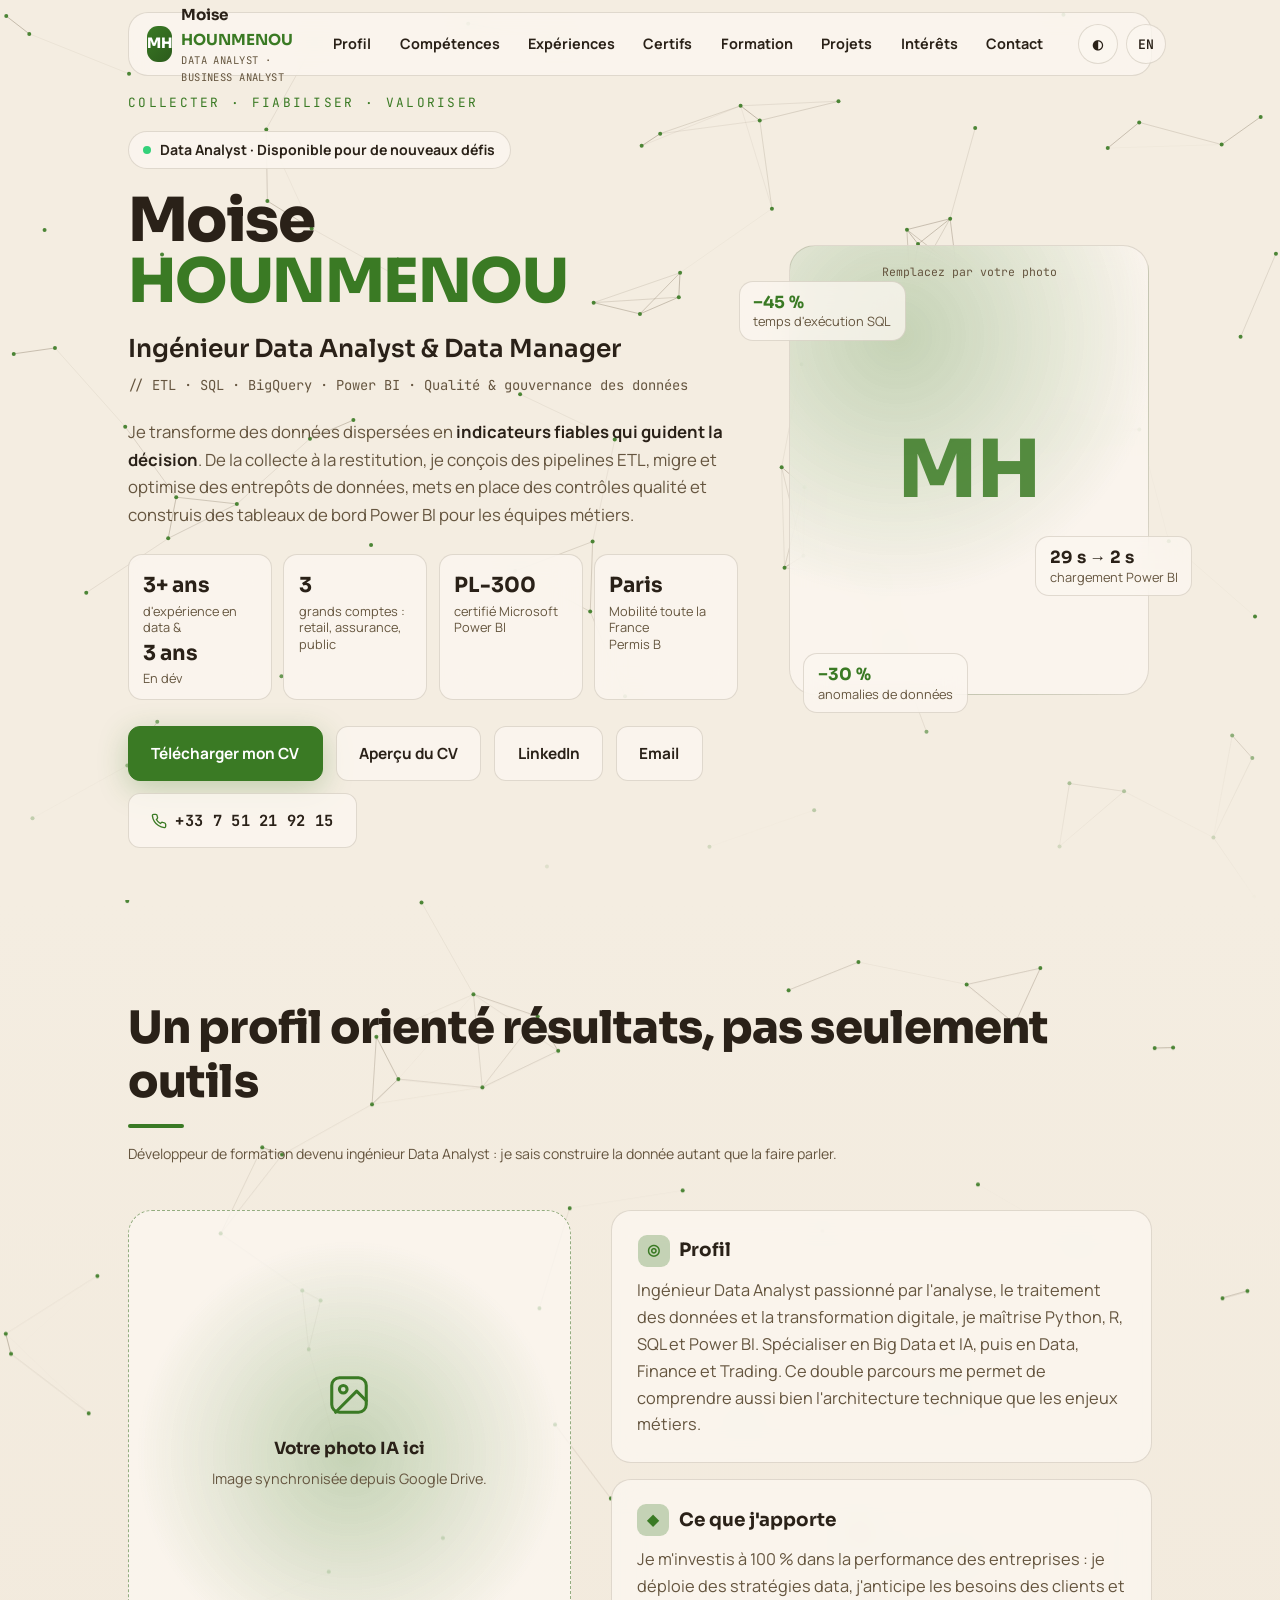
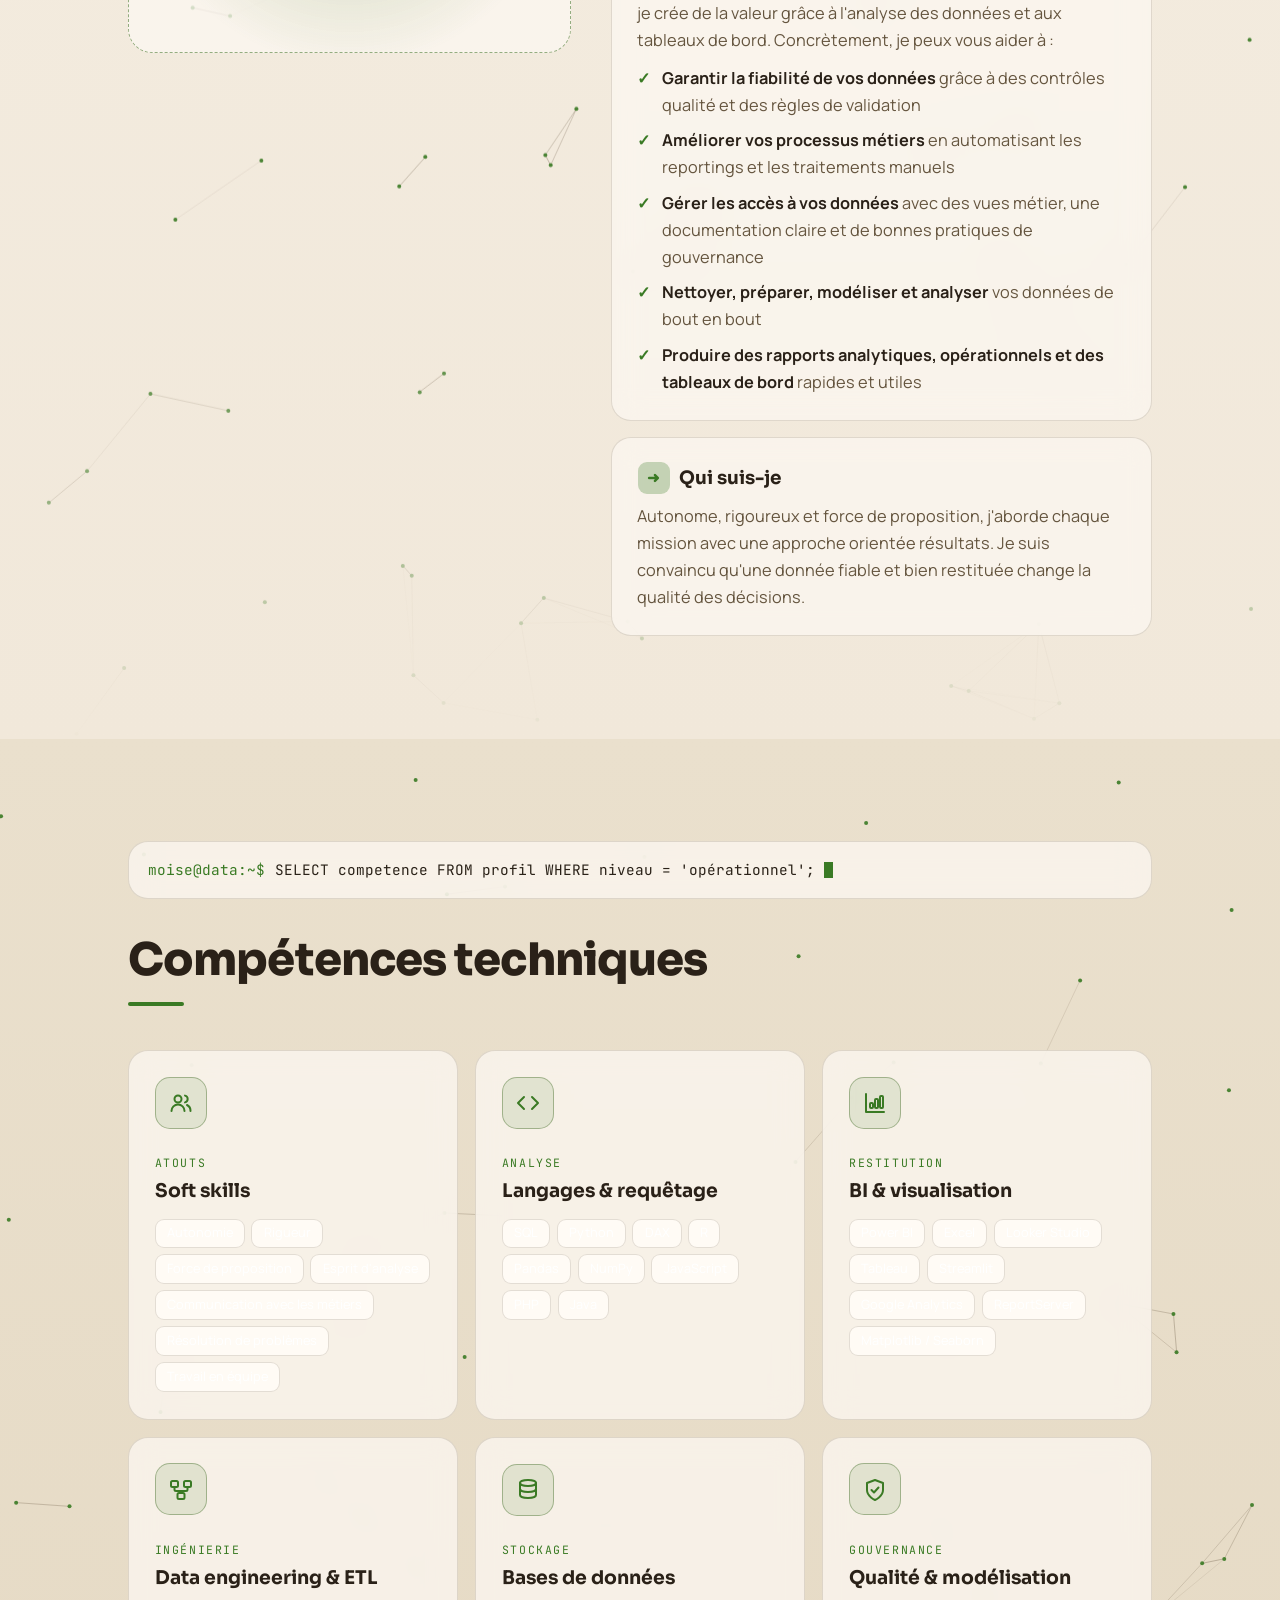
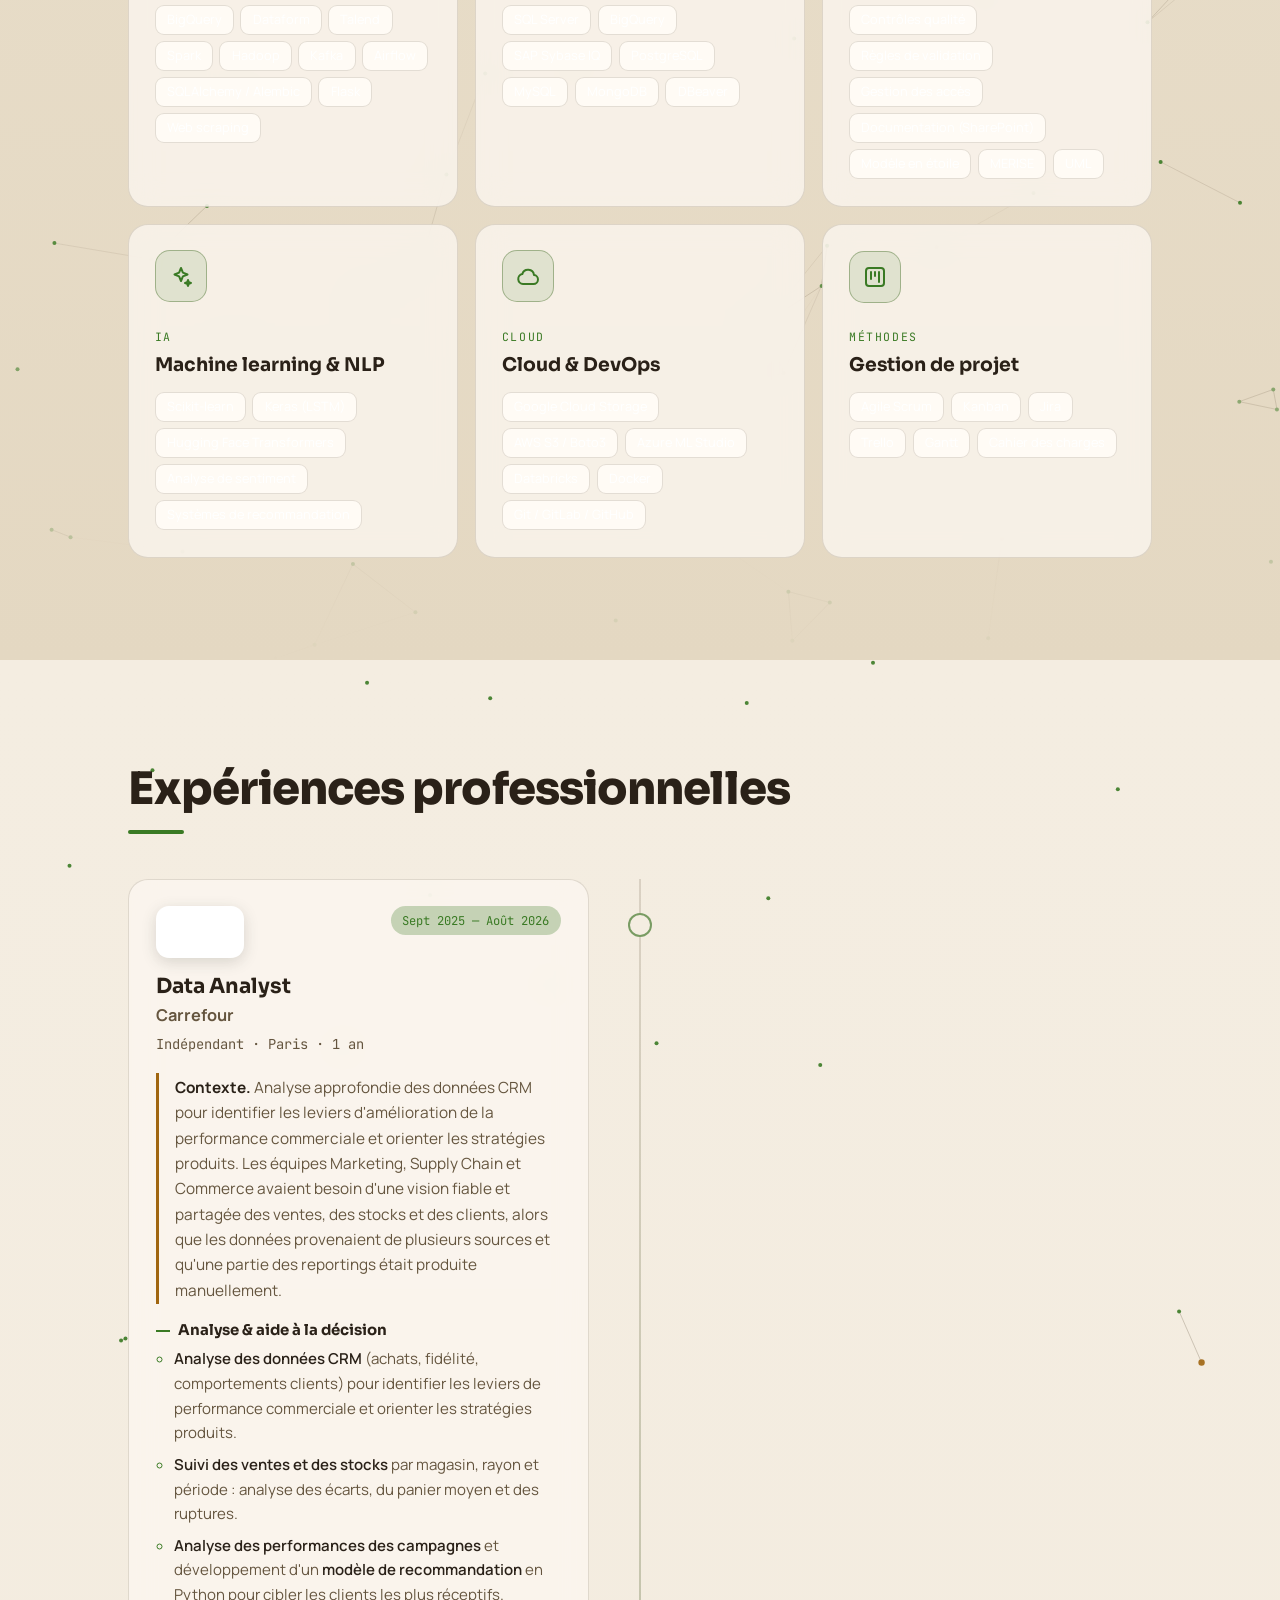
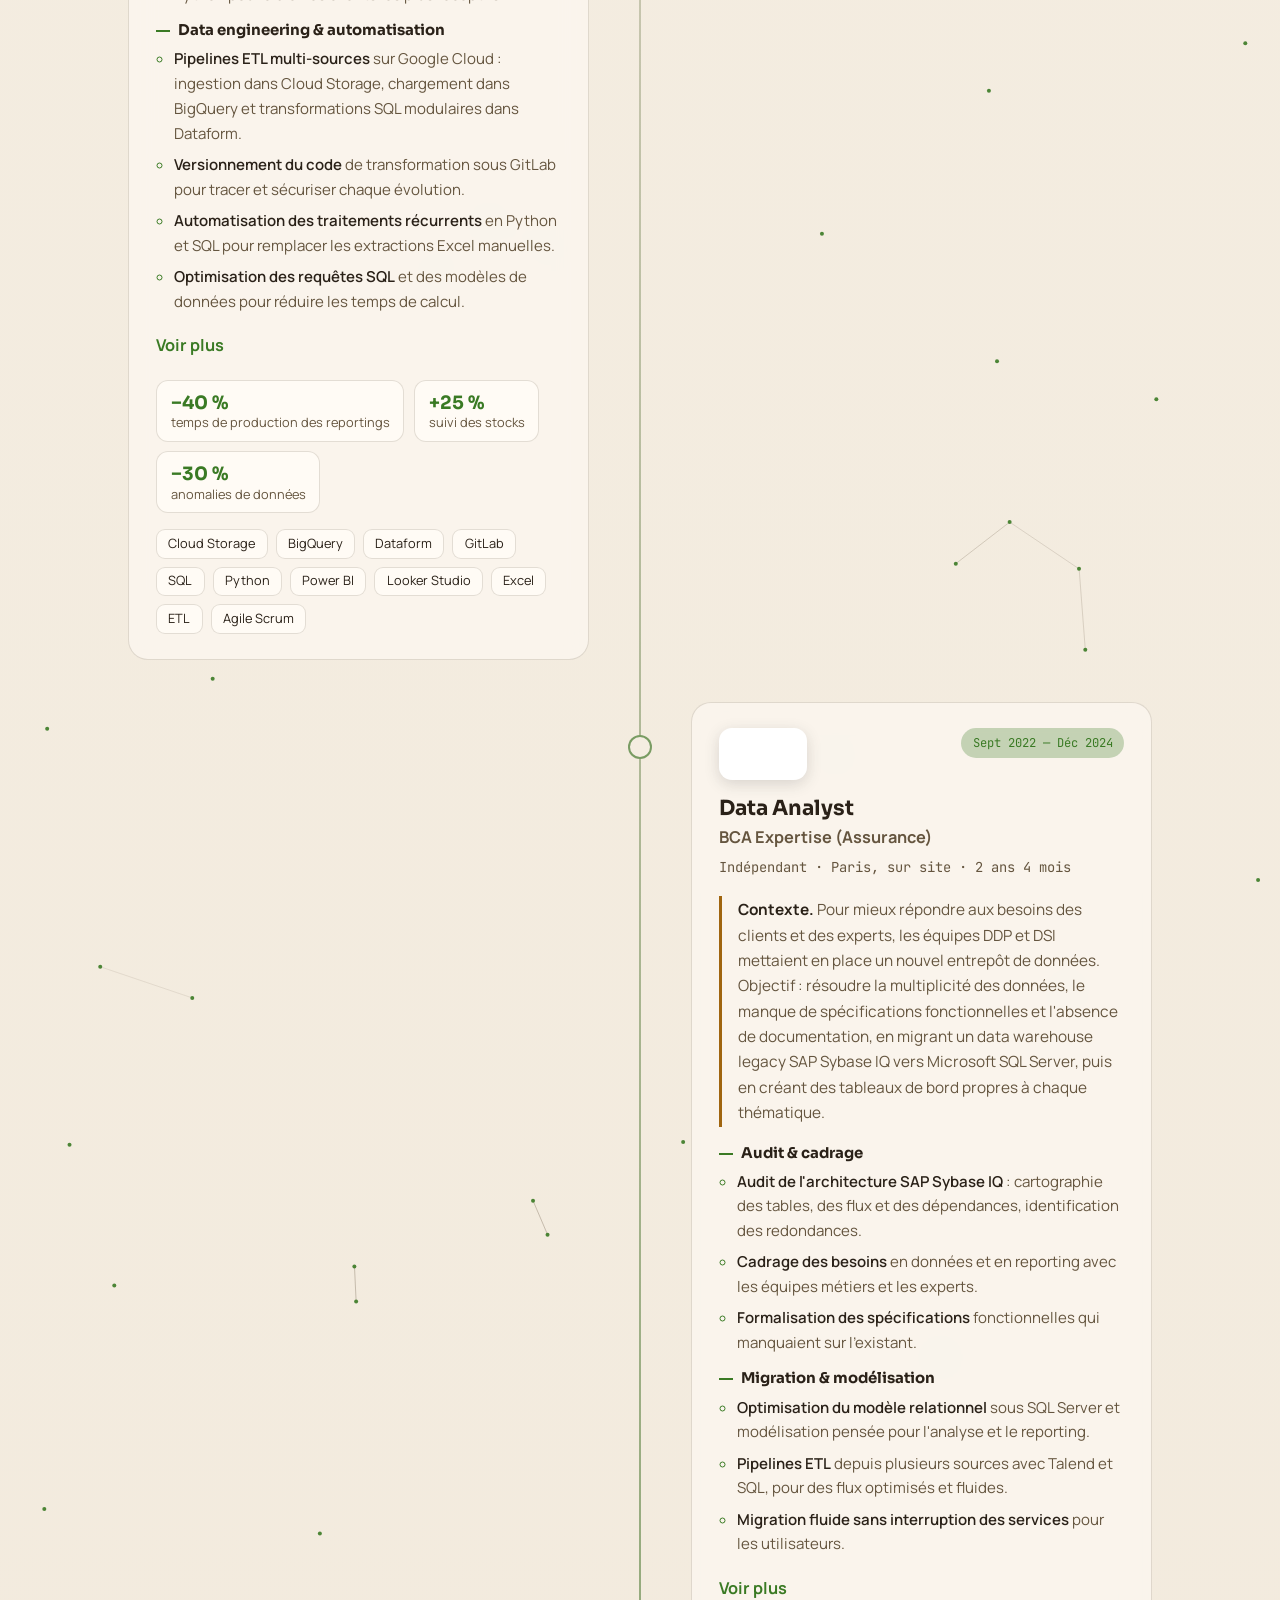
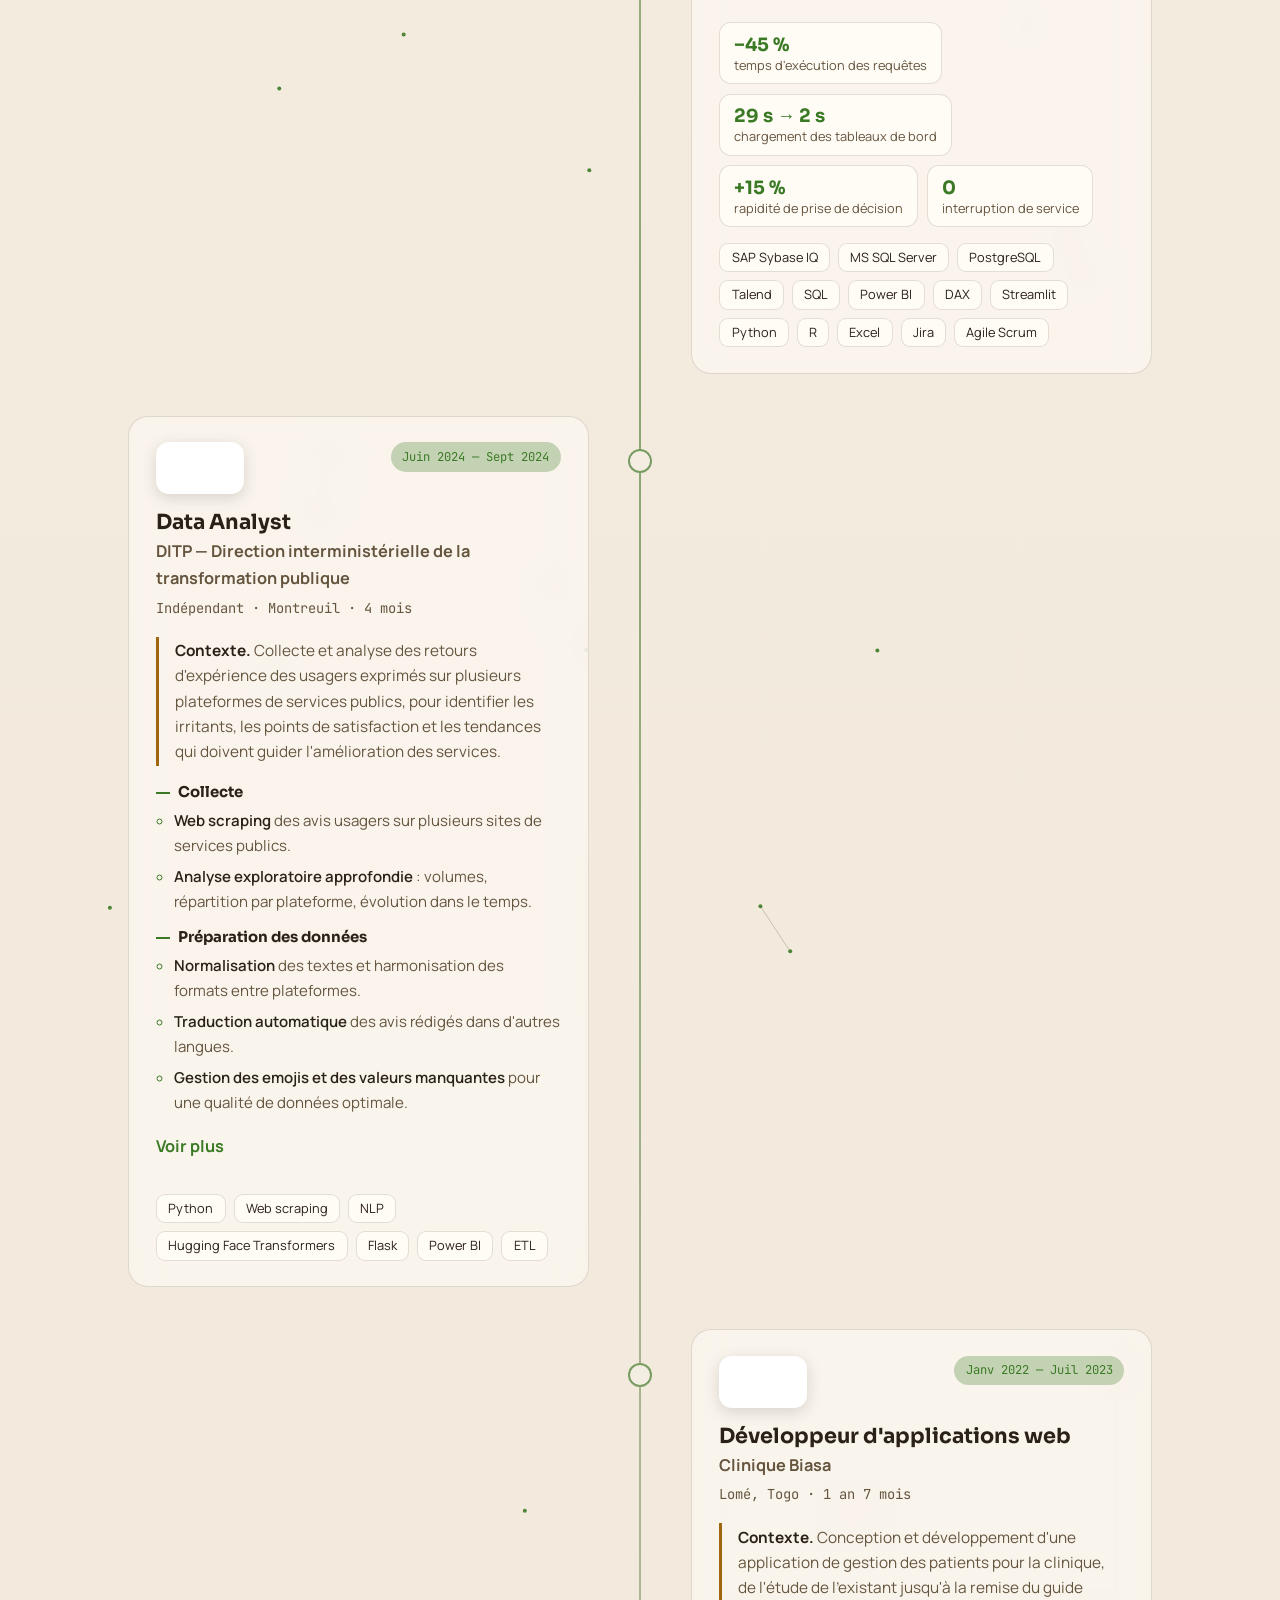
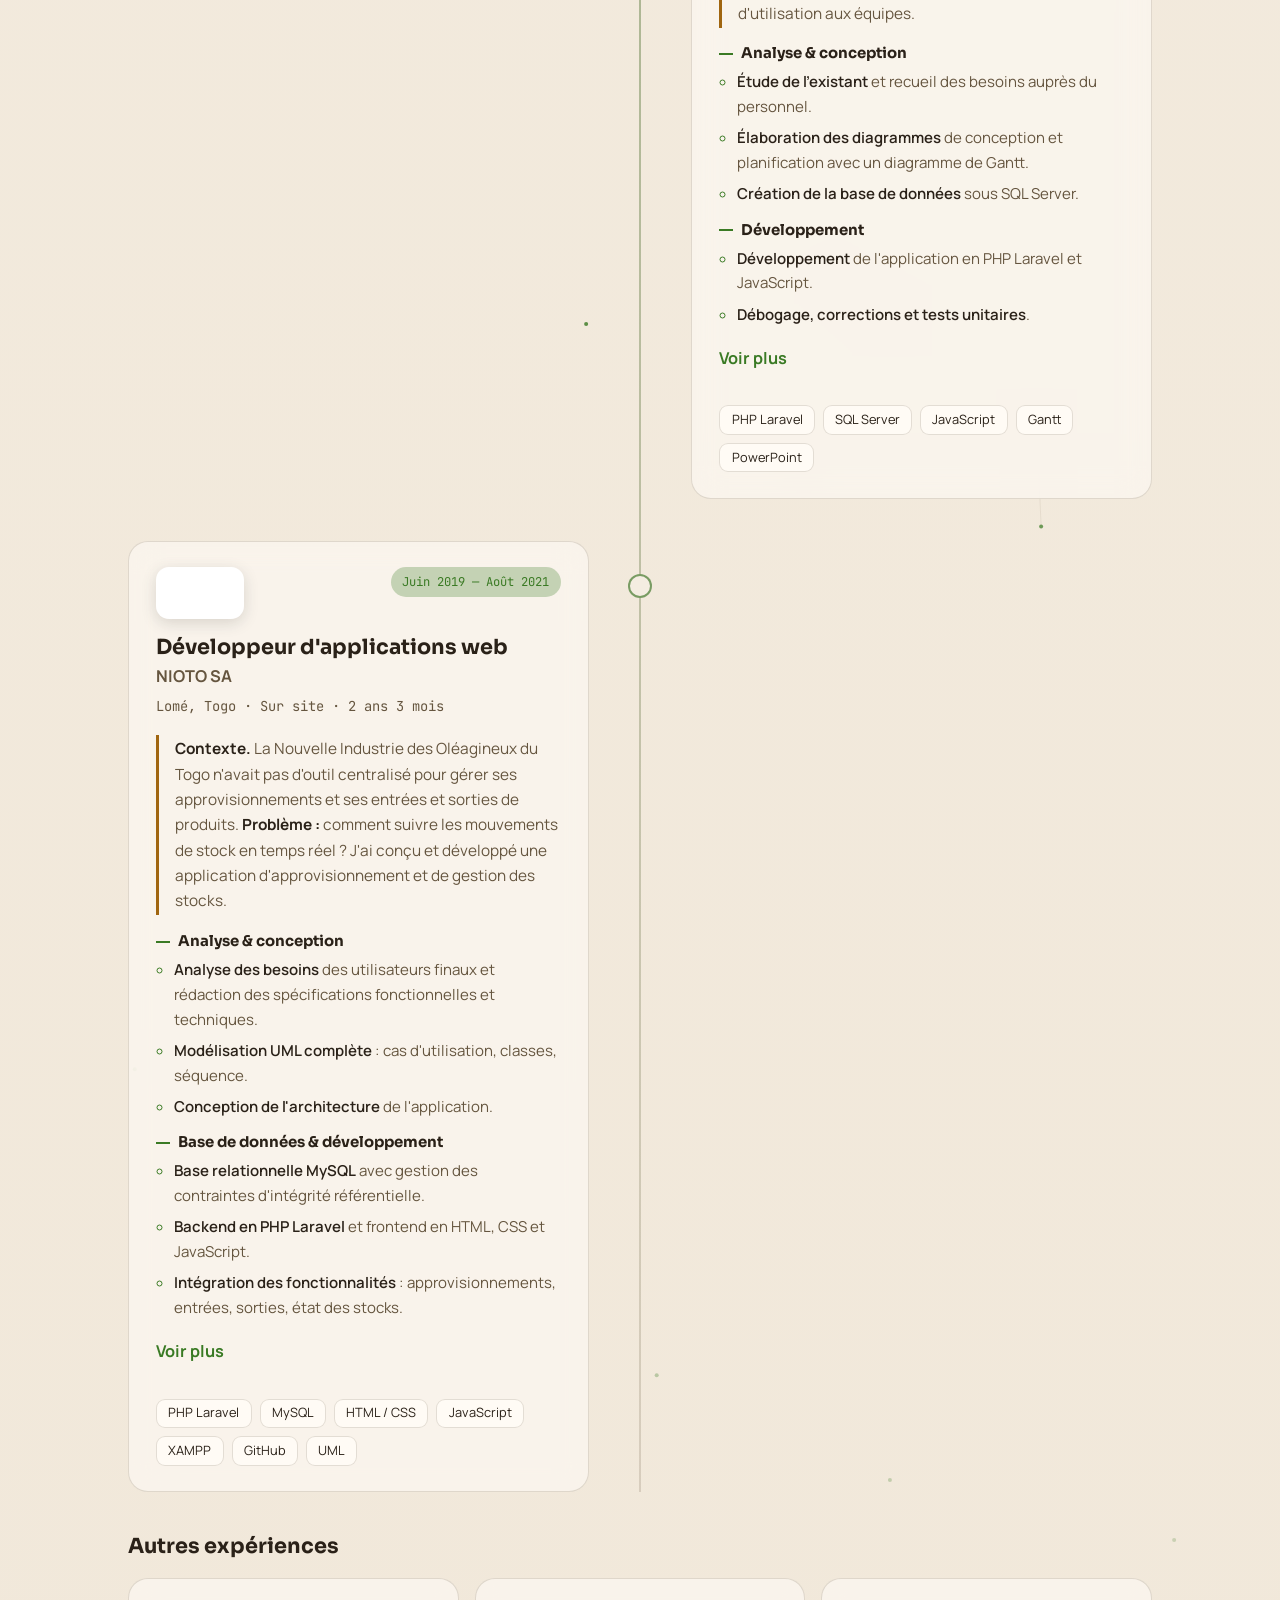
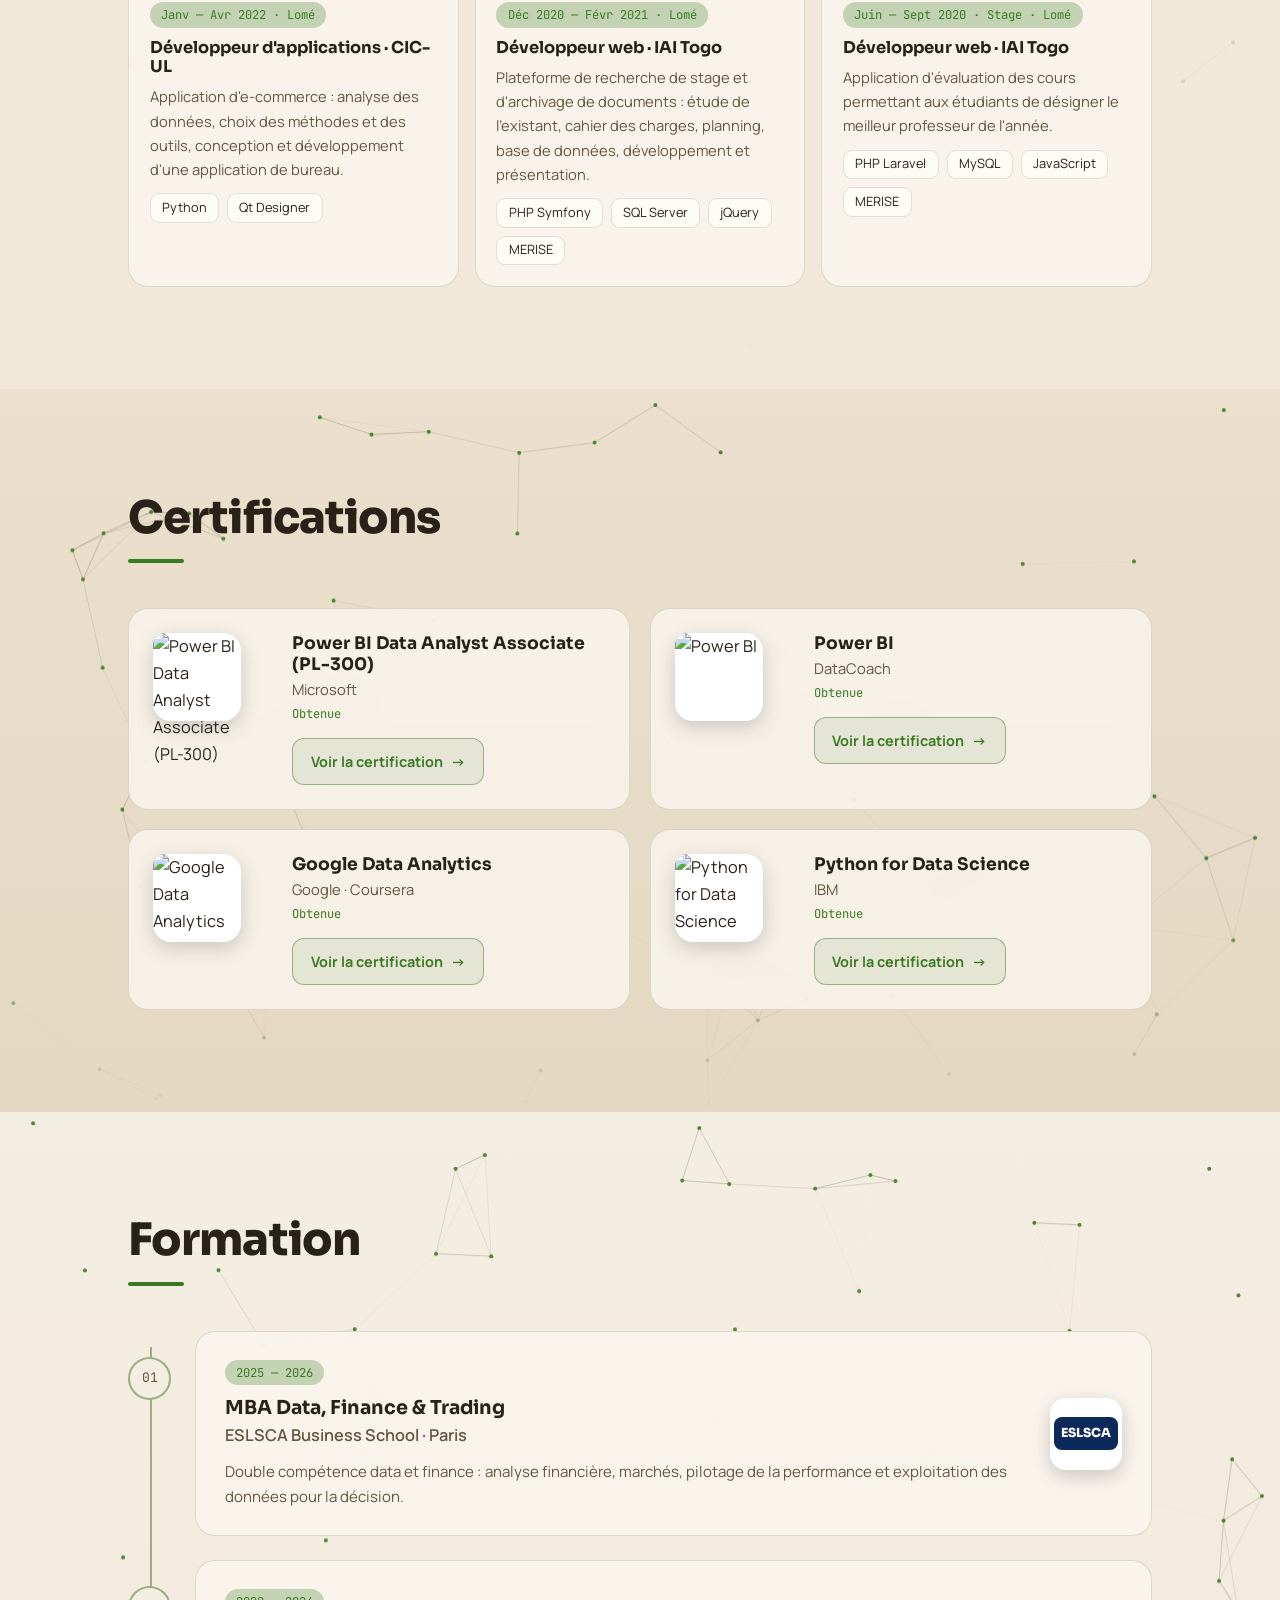
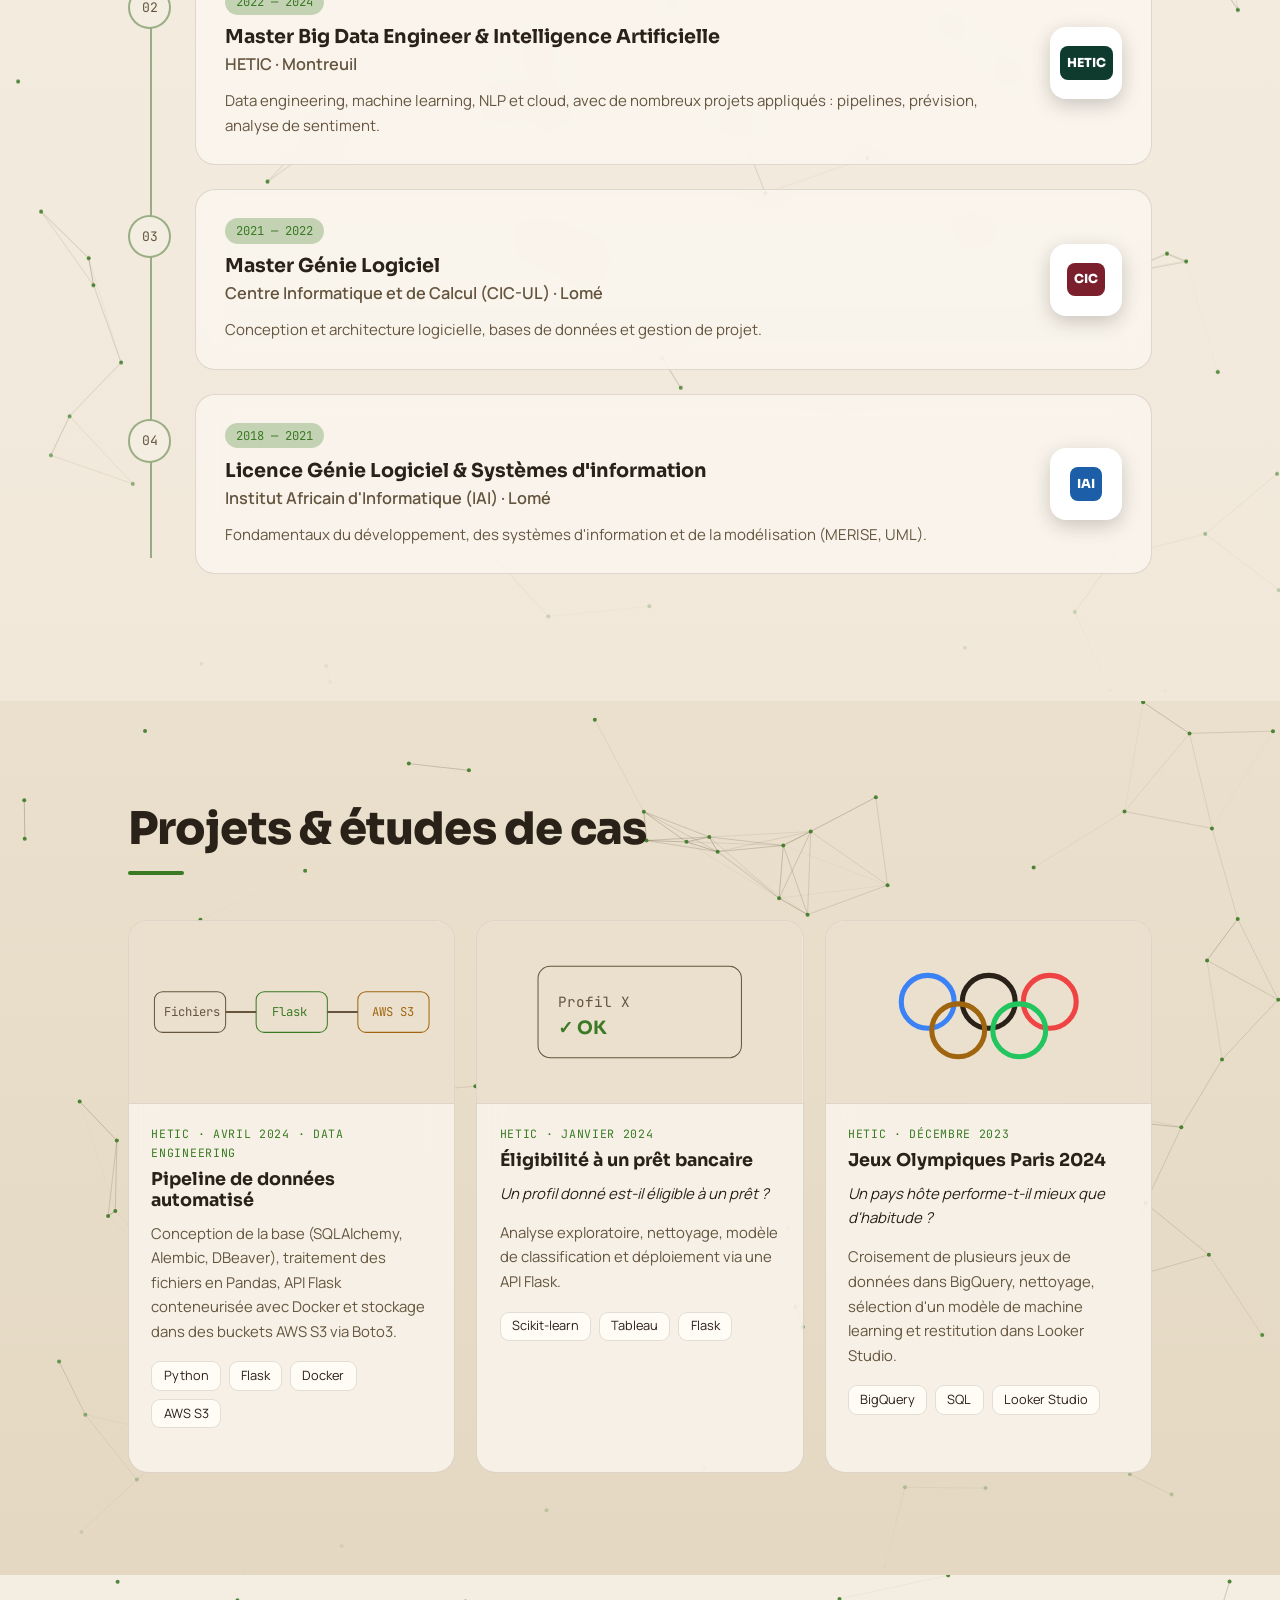
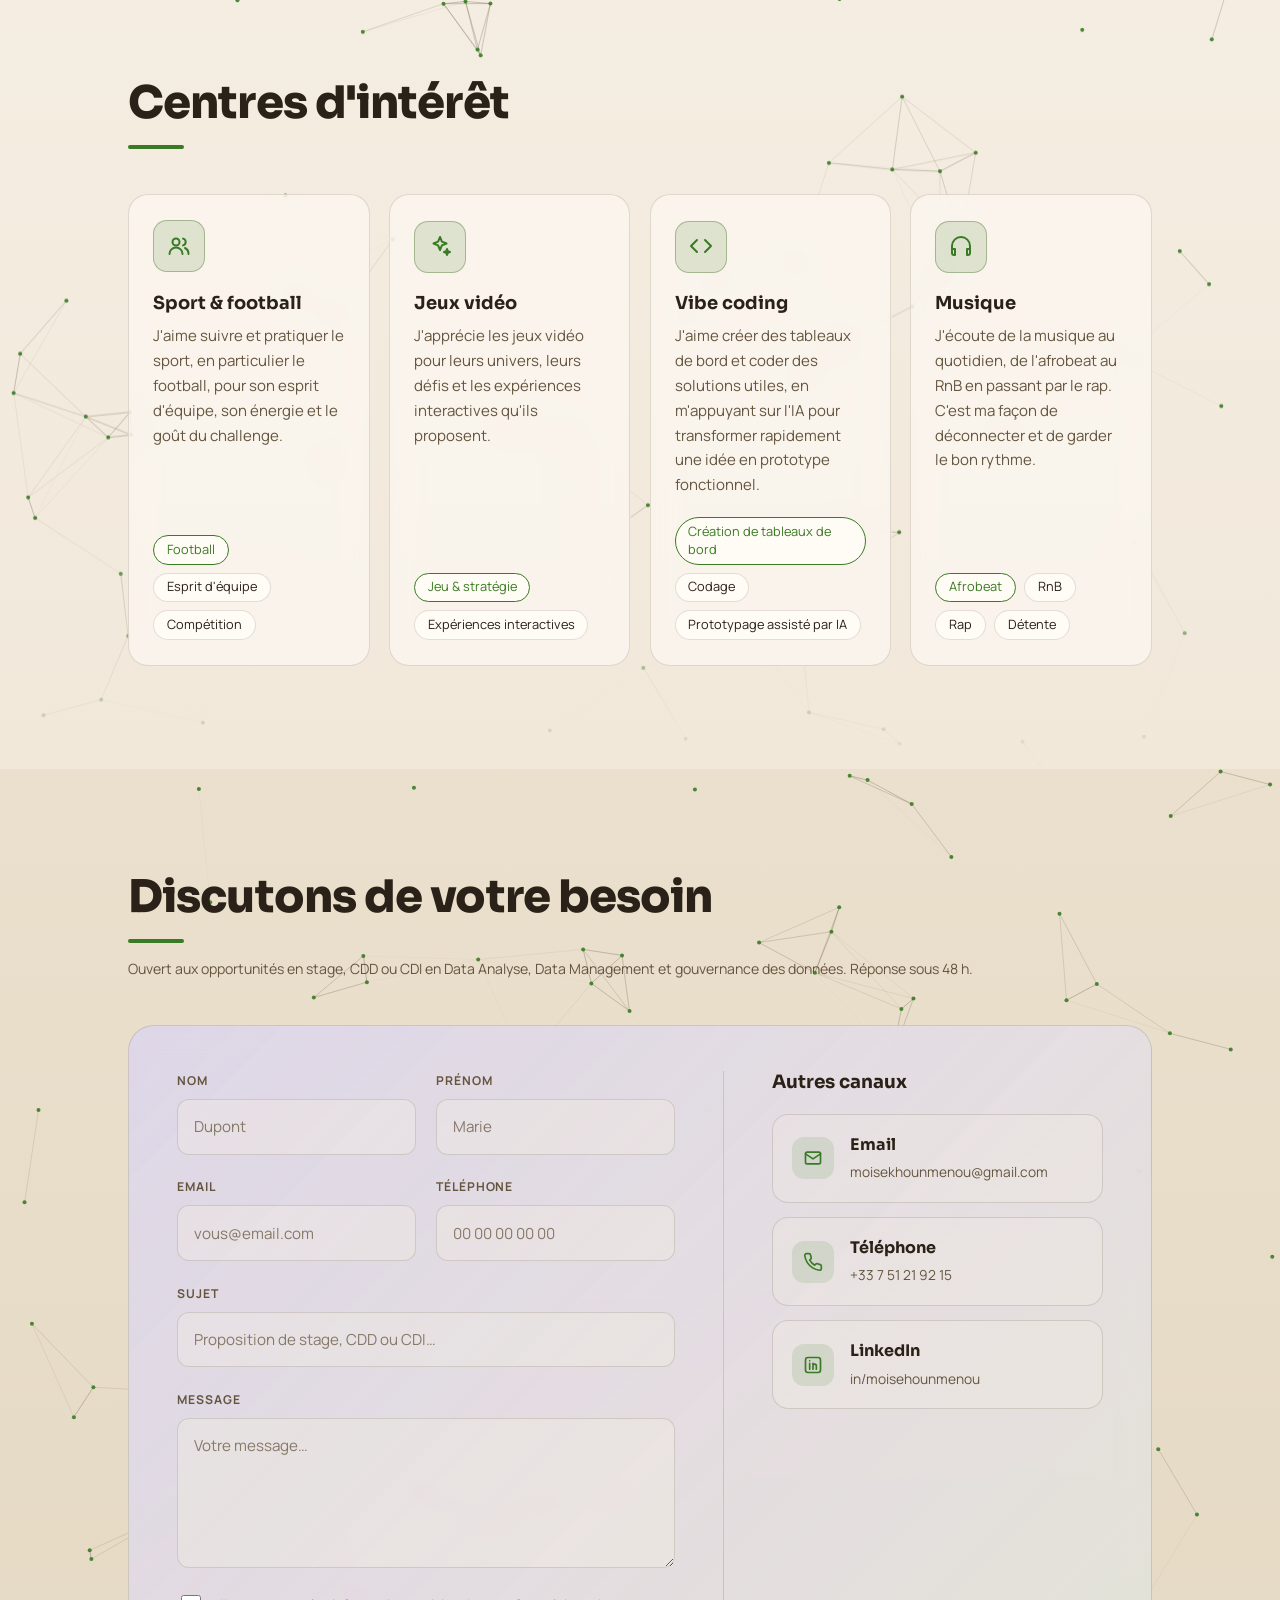
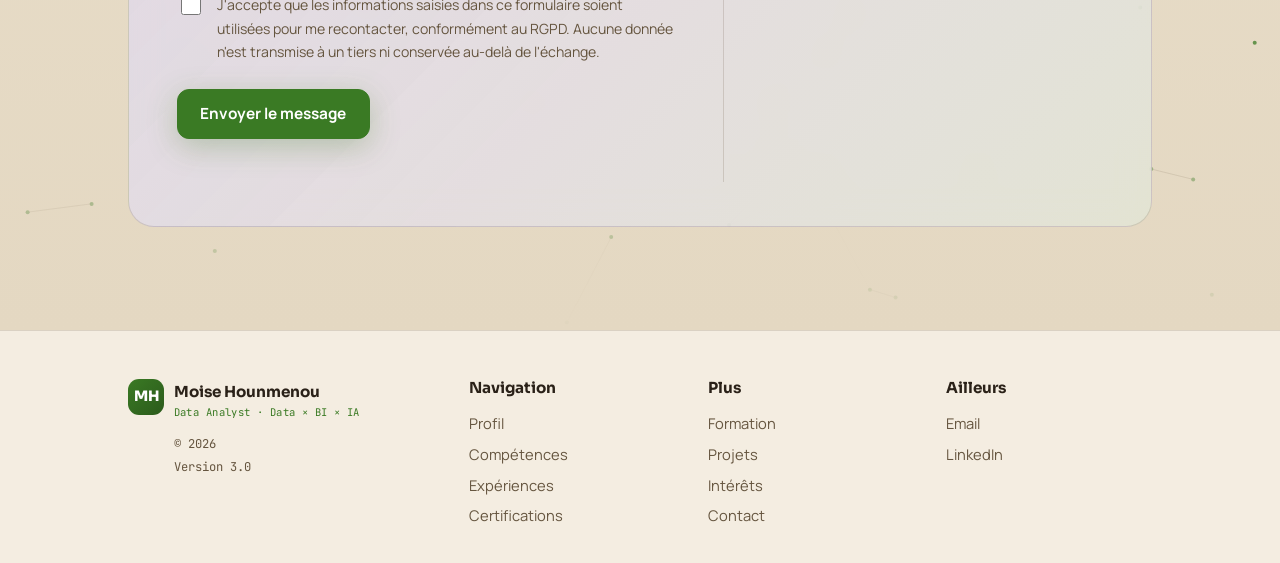
==== commit 5131e994: "Modification et changerment du mode et du thème" ====
--- a/details.html
+++ b/details.html
@@ -31,7 +31,7 @@
 <header class="nav" id="nav">
   <div class="wrap">
     <div class="nav-bar glass">
-      <a class="logo" href="index.html"><b>MH</b><span class="brand-name">Moise <em>HOUNMENOU</em><small>DATA ANALYST · DATA MANAGER</small></span></a>
+      <a class="logo" href="index.html"><b>MH</b><span class="brand-name">Moise <em>HOUNMENOU</em><small>DATA ANALYST · BUSINESS ANALYST</small></span></a>
       <nav aria-label="Navigation">
         <ul class="links" id="links">
           <li><a href="#a-propos" data-i18n="nav_profil">Profil</a></li>
@@ -72,7 +72,7 @@
         <div class="fact glass"><b data-i18n="f1b">3+ ans</b><span data-i18n="f1">d'expérience en data &amp;</span><b data-i18n="f1c">3 ans</b><span data-i18n="f1d">en Dév</span></div>
         <div class="fact glass"><b>3</b><span data-i18n="f2">grands comptes : retail, assurance, public</span></div>
         <div class="fact glass"><b>PL-300</b><span data-i18n="f3">certifié Microsoft Power BI</span></div>
-        <div class="fact glass"><b>France</b><span data-i18n="f4">Île-de-France, Permis B</span></div>
+        <div class="fact glass"><b>Paris</b><span data-i18n="f4">Mobilité toute la France</span><span data-i18n="f4Permit">Permis B</span></div>
       </div>
       <div class="cta">
         <a class="btn primary cv-download-link" href="documents/CV_HOUNMENOU_DataManager.pdf" download="CV_HOUNMENOU_DataManager.pdf" data-i18n="cta_cv">Télécharger mon CV</a>
--- a/css/style.css
+++ b/css/style.css
@@ -68,6 +68,10 @@
 .nav-actions{display:flex;gap:.5rem;align-items:center}
 .icon-btn{min-width:40px;height:40px;padding:0 .6rem;border-radius:50%;border:1px solid var(--border);background:var(--glass);color:var(--ink);cursor:pointer;display:grid;place-items:center;font-size:.82rem;font-family:var(--mono);font-weight:600}
 .icon-btn:hover{border-color:var(--accent);color:var(--accent)}
+#themeBtn,#langBtn{animation:portfolio-control-hint 1s ease-in-out 10}
+#langBtn{animation-delay:.25s}
+#themeBtn:hover,#themeBtn:focus-visible,#langBtn:hover,#langBtn:focus-visible{animation:none}
+@keyframes portfolio-control-hint{50%{transform:scale(1.1);box-shadow:0 0 0 5px var(--glow)}}
 #menuBtn{display:none;border-radius:12px}
 .mobile-menu{display:none}
 @media (max-width:1120px){
--- a/css/skills.css
+++ b/css/skills.css
@@ -11,9 +11,9 @@
 .skills .sk .cat { font-family: var(--mono); font-size: .72rem; letter-spacing: .14em; color: var(--accent); }
 .skills .sk h3 { font-family: var(--display); font-size: 1.18rem; line-height: 1.2; margin: .3rem 0 1rem; }
 .skills .tags { display: flex; flex-wrap: wrap; gap: .4rem; list-style: none; margin: 0; padding: 0; }
-.skills .tags li { color: var(--text, var(--ink)); font-size: .8rem; padding: .3rem .7rem; border-radius: 9px; background: var(--glass-strong); border: 1px solid var(--border); transition: color .2s, background .2s, border-color .2s, box-shadow .2s, transform .2s; }
+.skills .tags li { color: #fff; font-size: .8rem; padding: .3rem .7rem; border-radius: 9px; background: var(--glass-strong); border: 1px solid var(--border); transition: color .2s, background .2s, border-color .2s, box-shadow .2s, transform .2s; }
+.skills .tags li.hot { border-color: var(--border); color: #fff; }
 .skills .tags li:hover { color: var(--accent); border-color: var(--accent); background: color-mix(in srgb, var(--accent) 16%, transparent); box-shadow: 0 0 0 1px color-mix(in srgb, var(--accent) 40%, transparent), 0 0 18px var(--glow); transform: translateY(-2px); }
-.skills .tags li.hot { border-color: var(--accent); color: var(--accent); }
 @media (max-width: 980px) { .skills { grid-template-columns: 1fr 1fr; } }
 @media (max-width: 620px) { .skills { grid-template-columns: 1fr; } }
 @media (prefers-reduced-motion: reduce) {
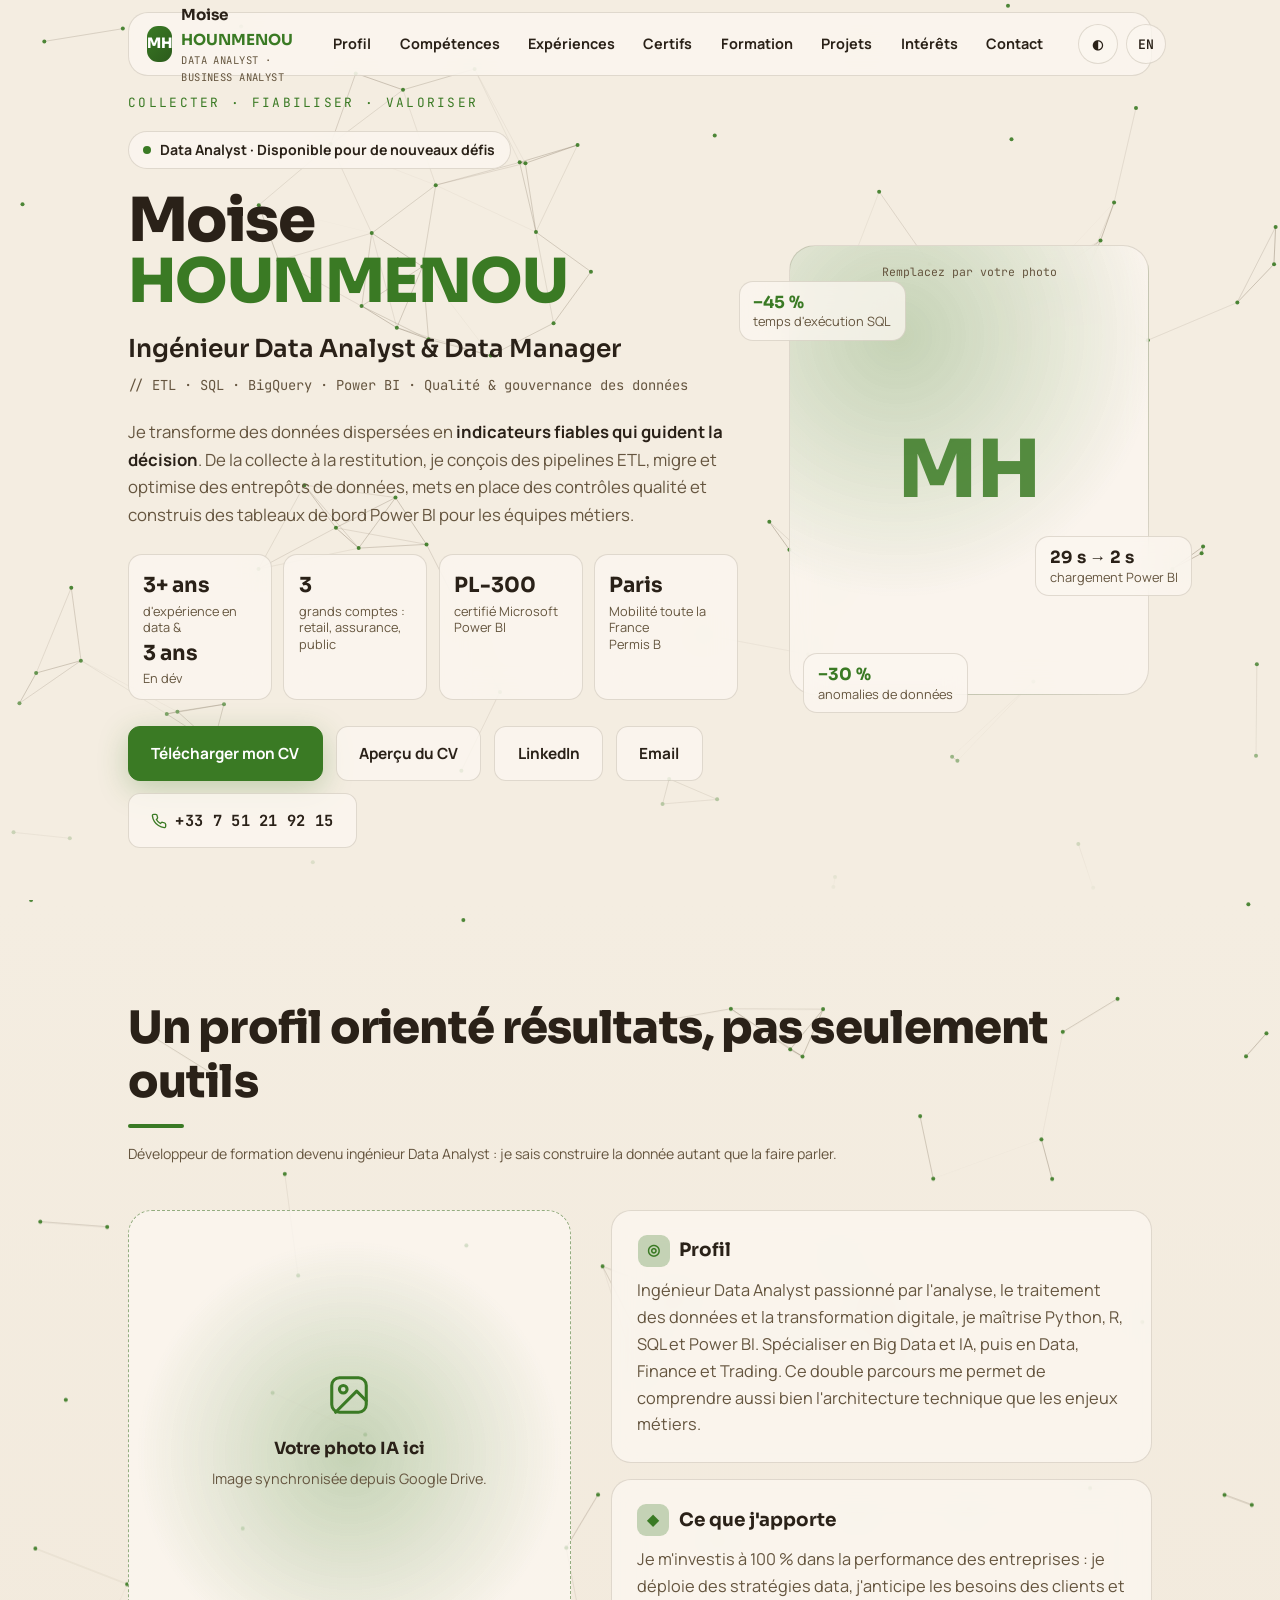
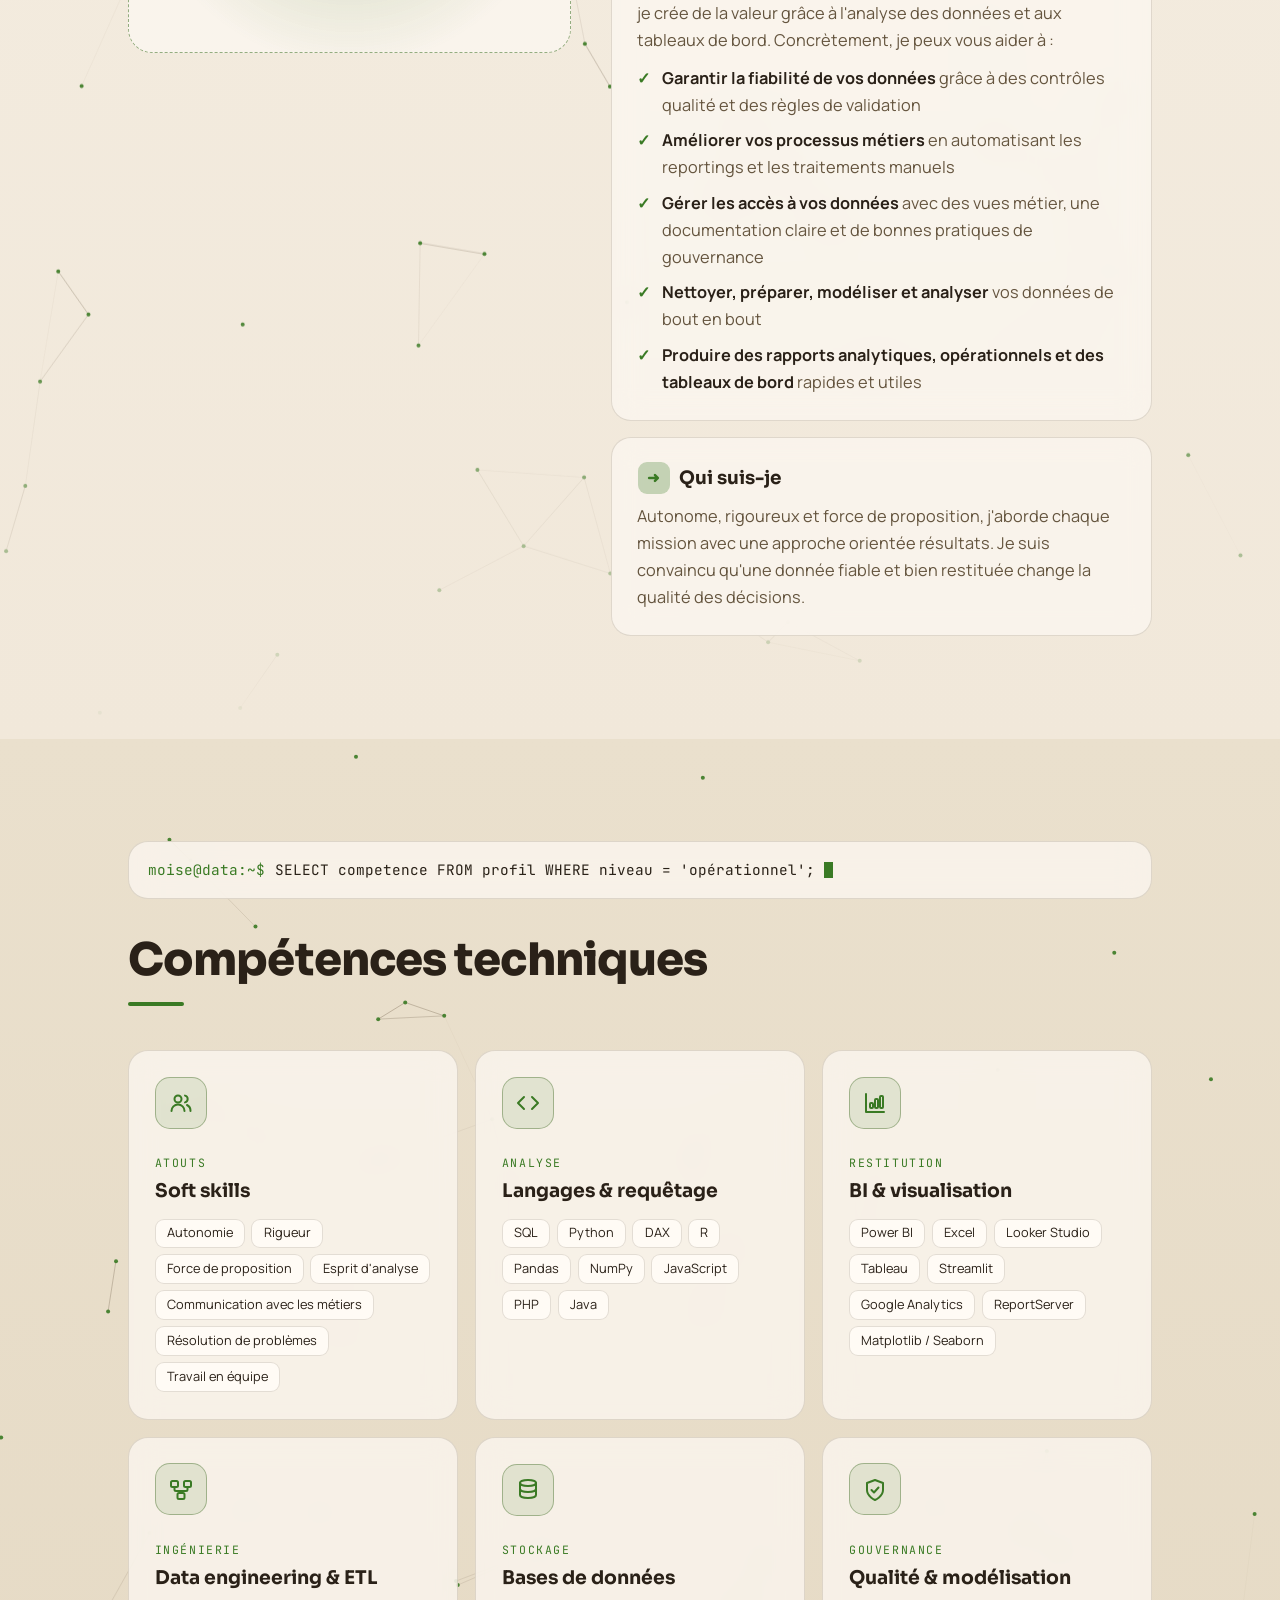
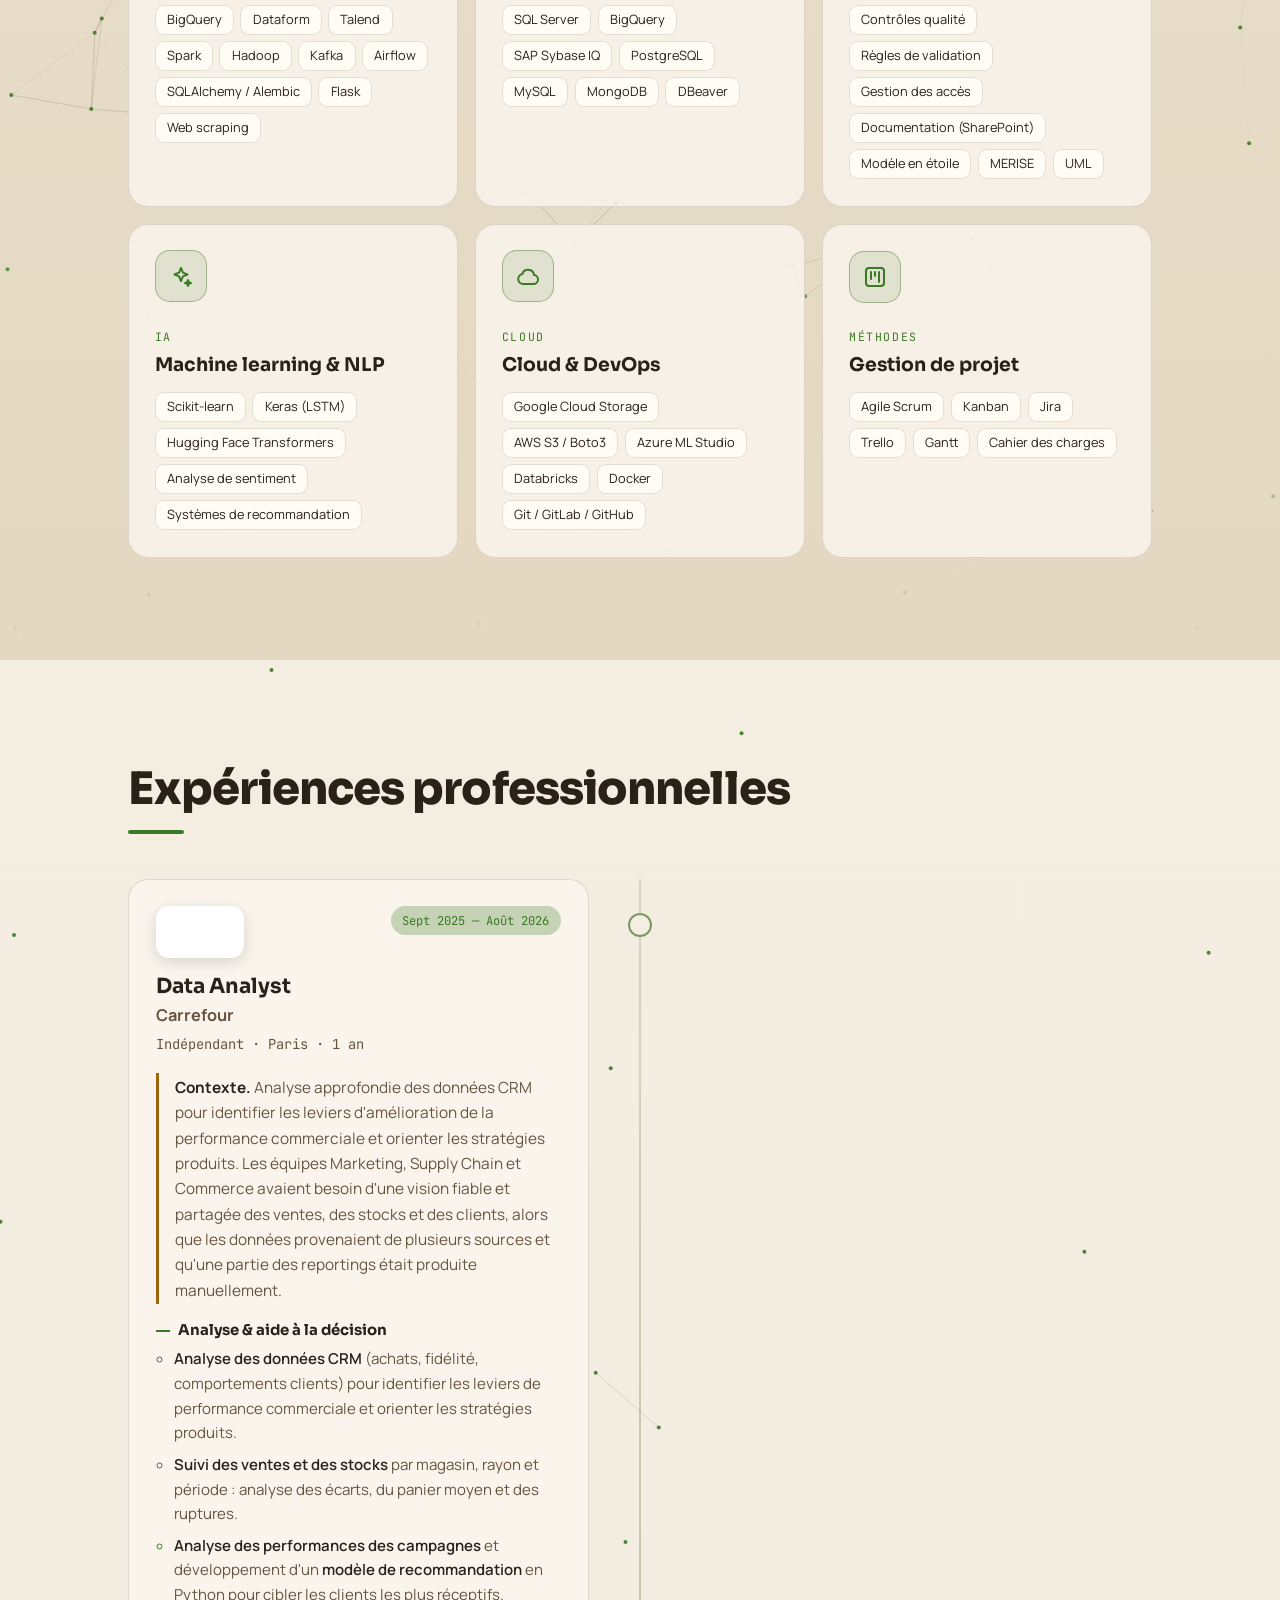
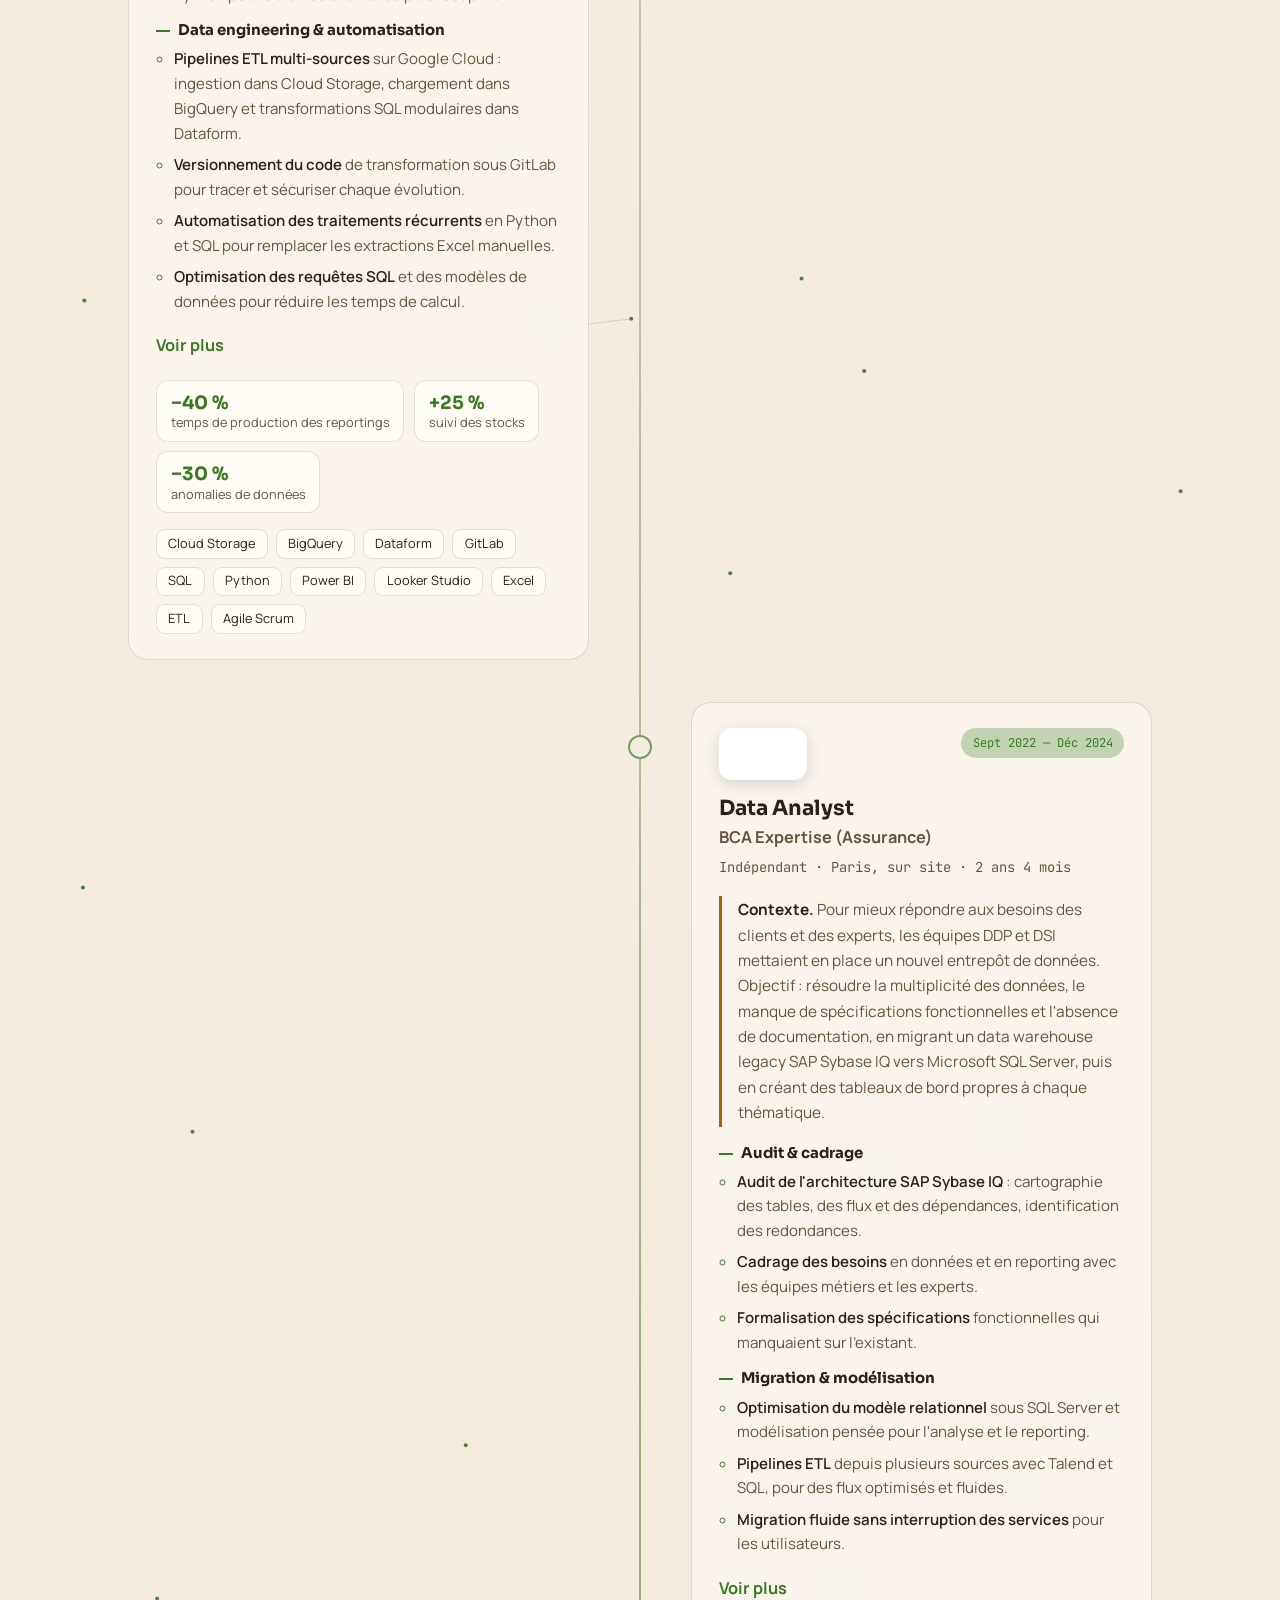
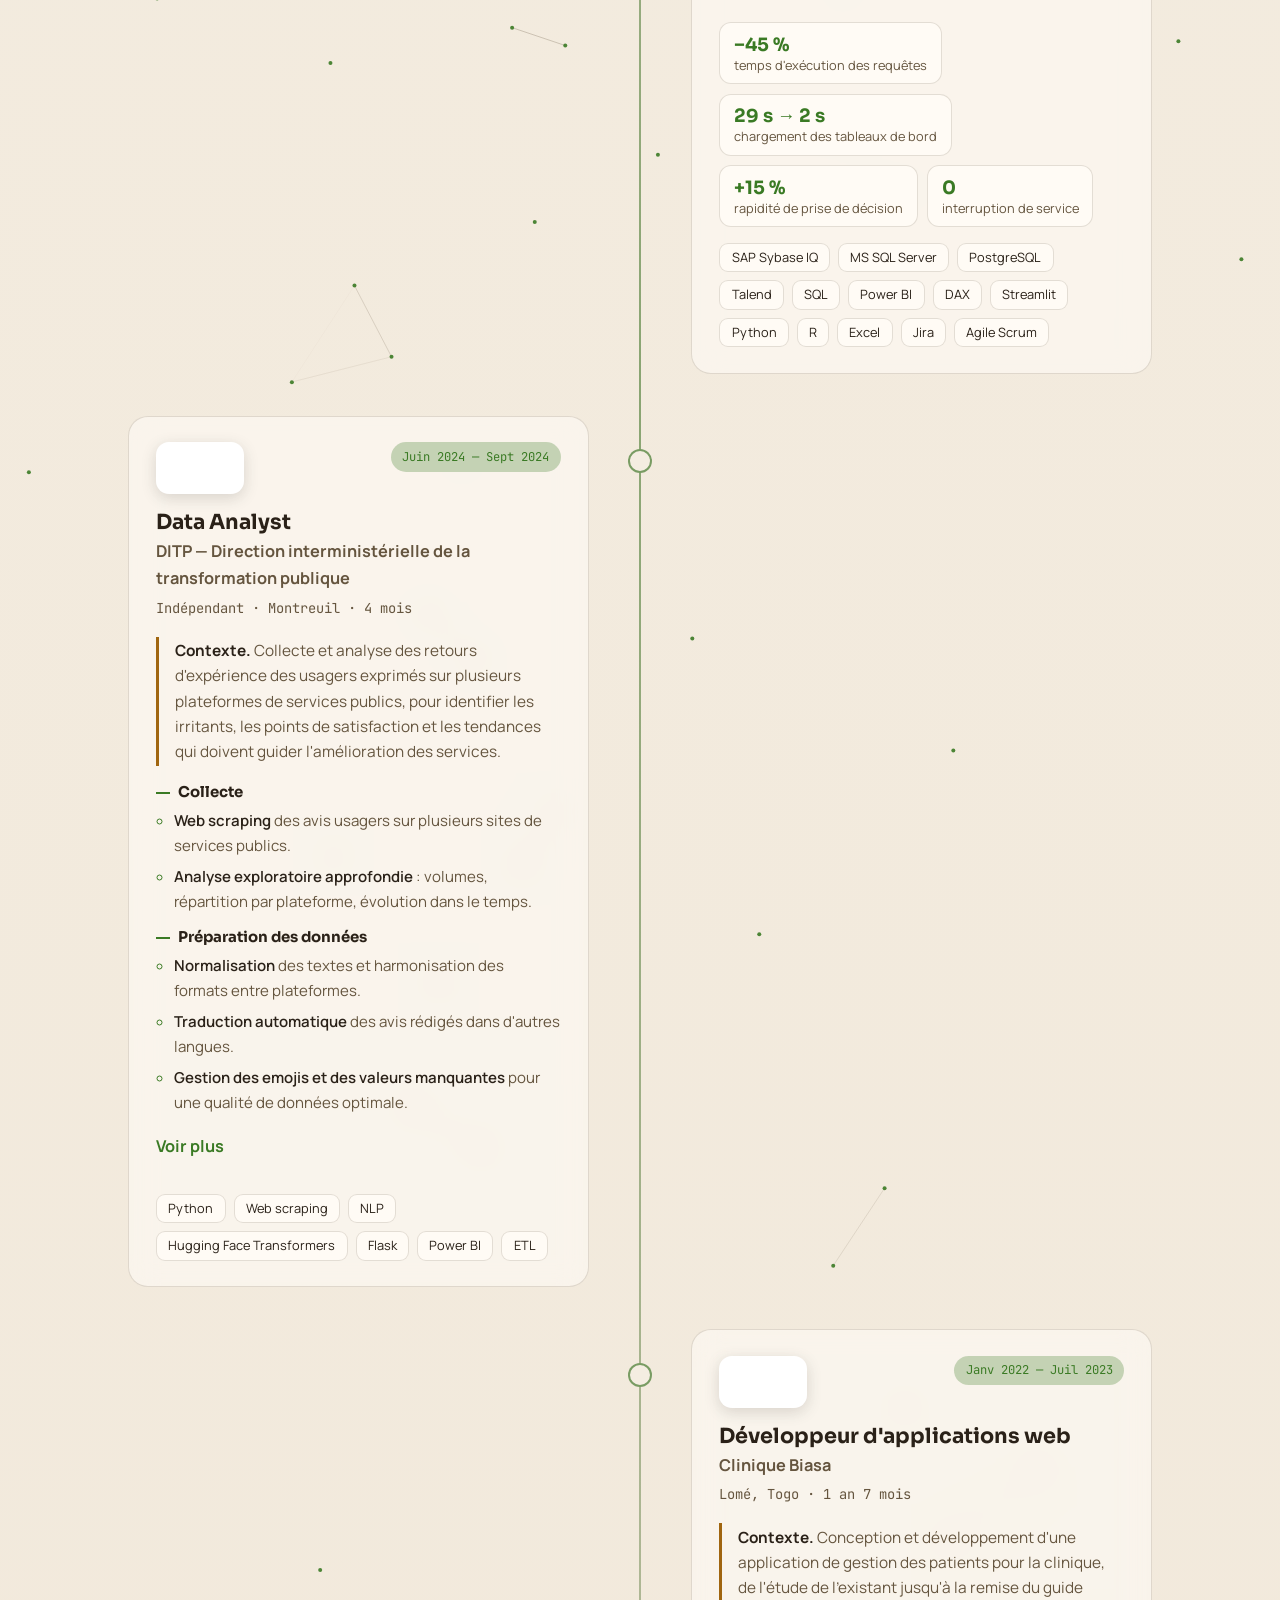
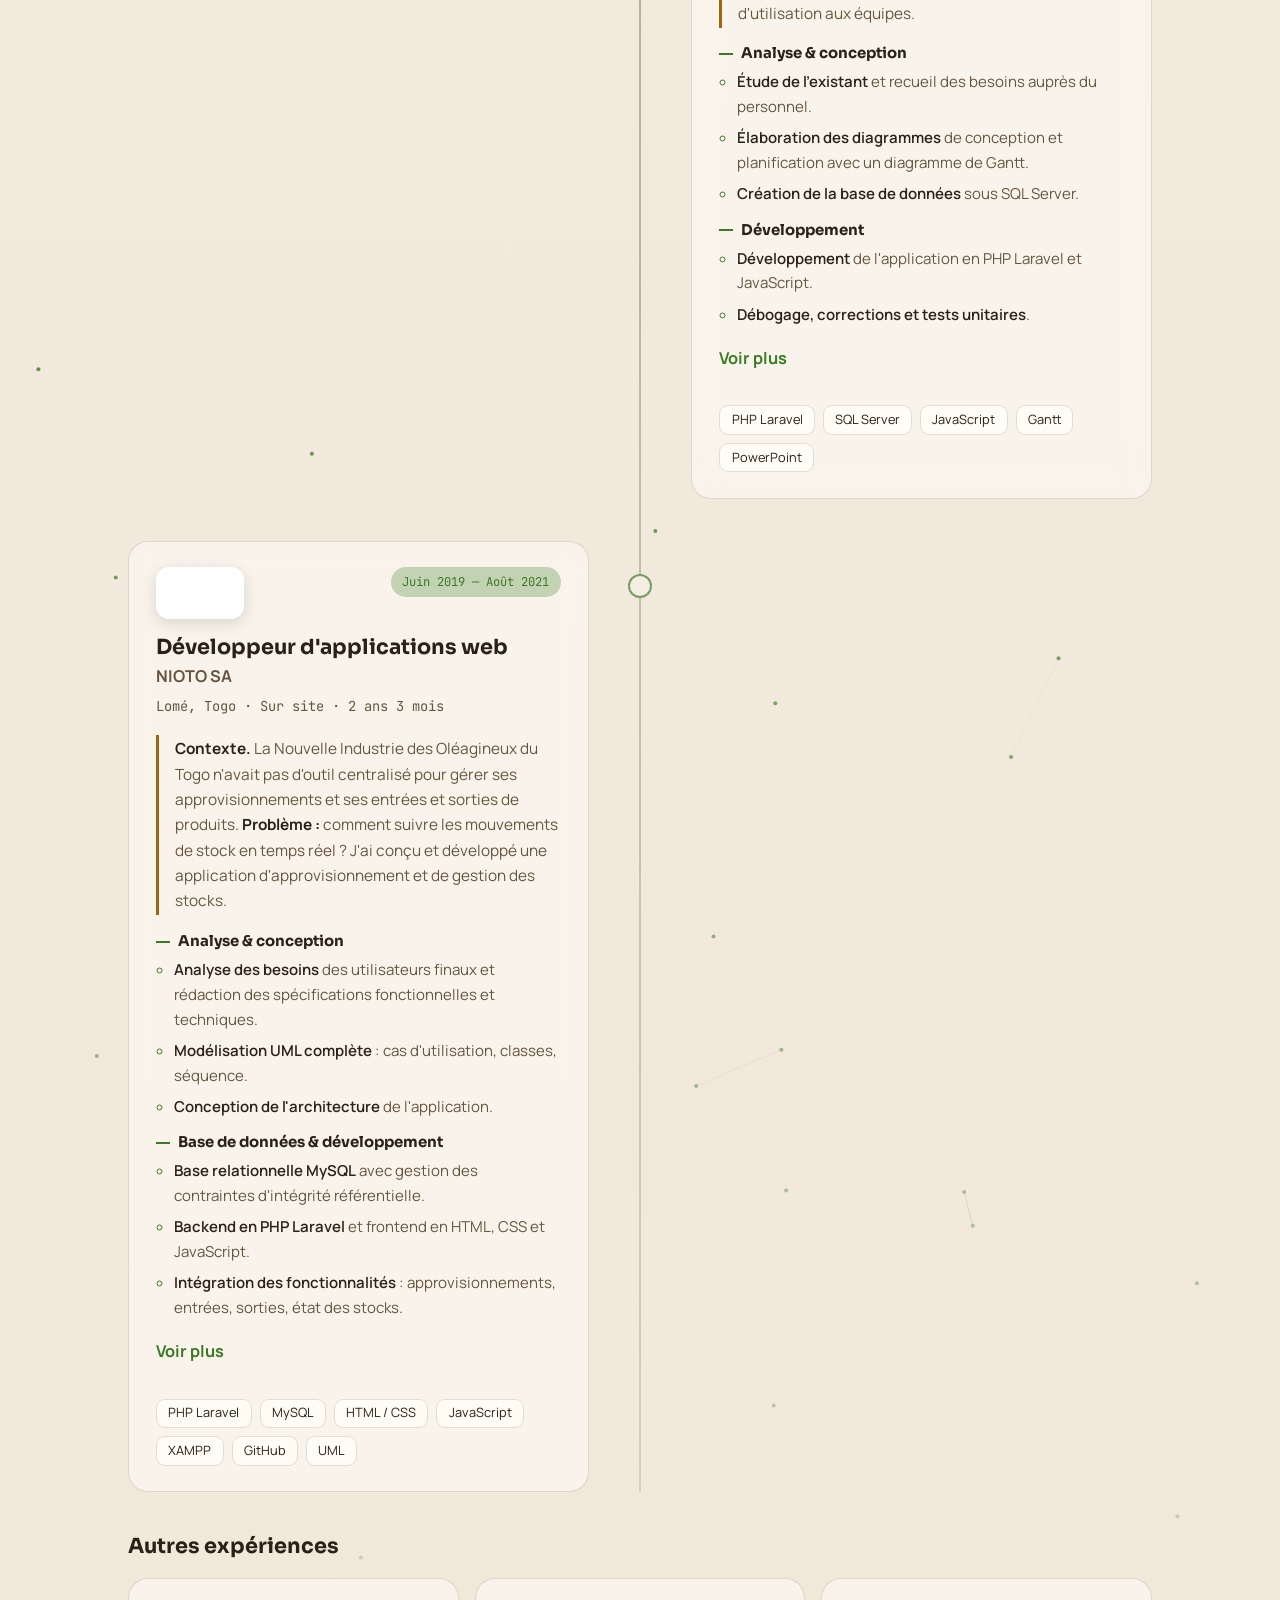
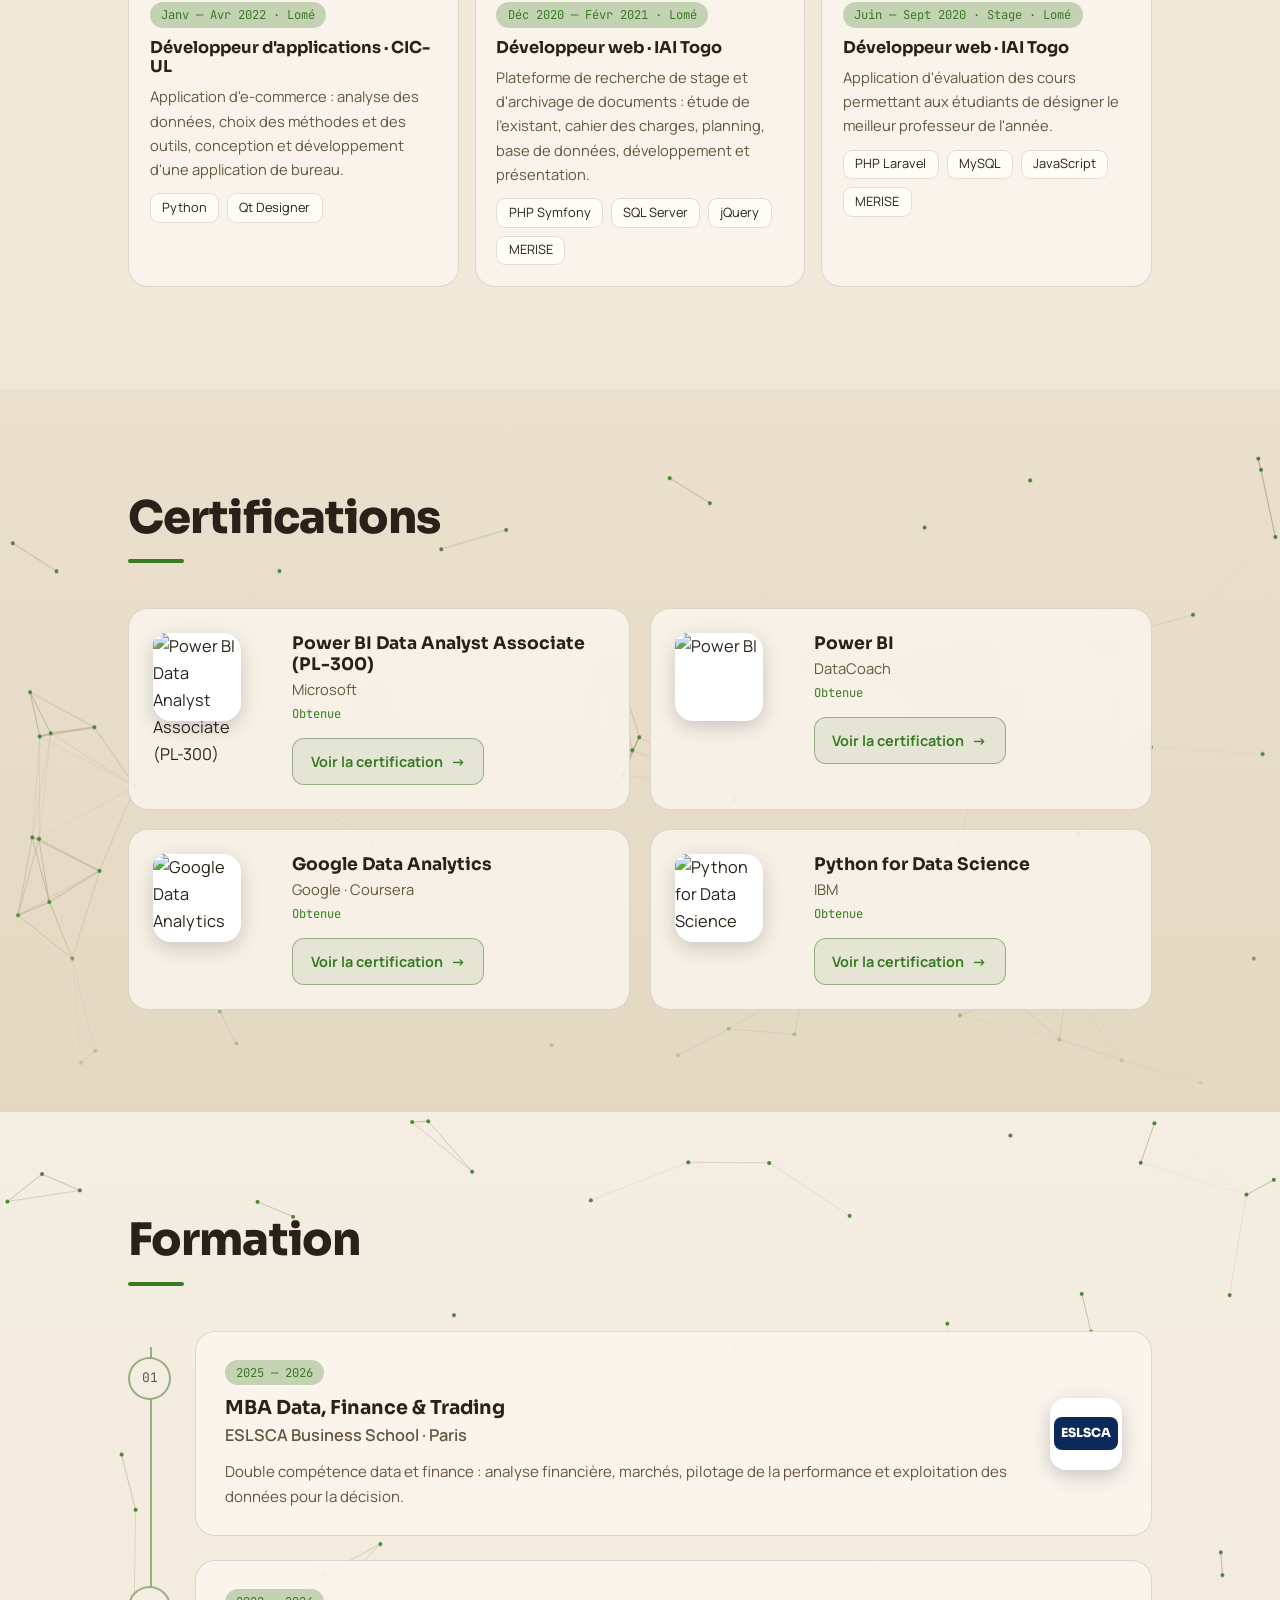
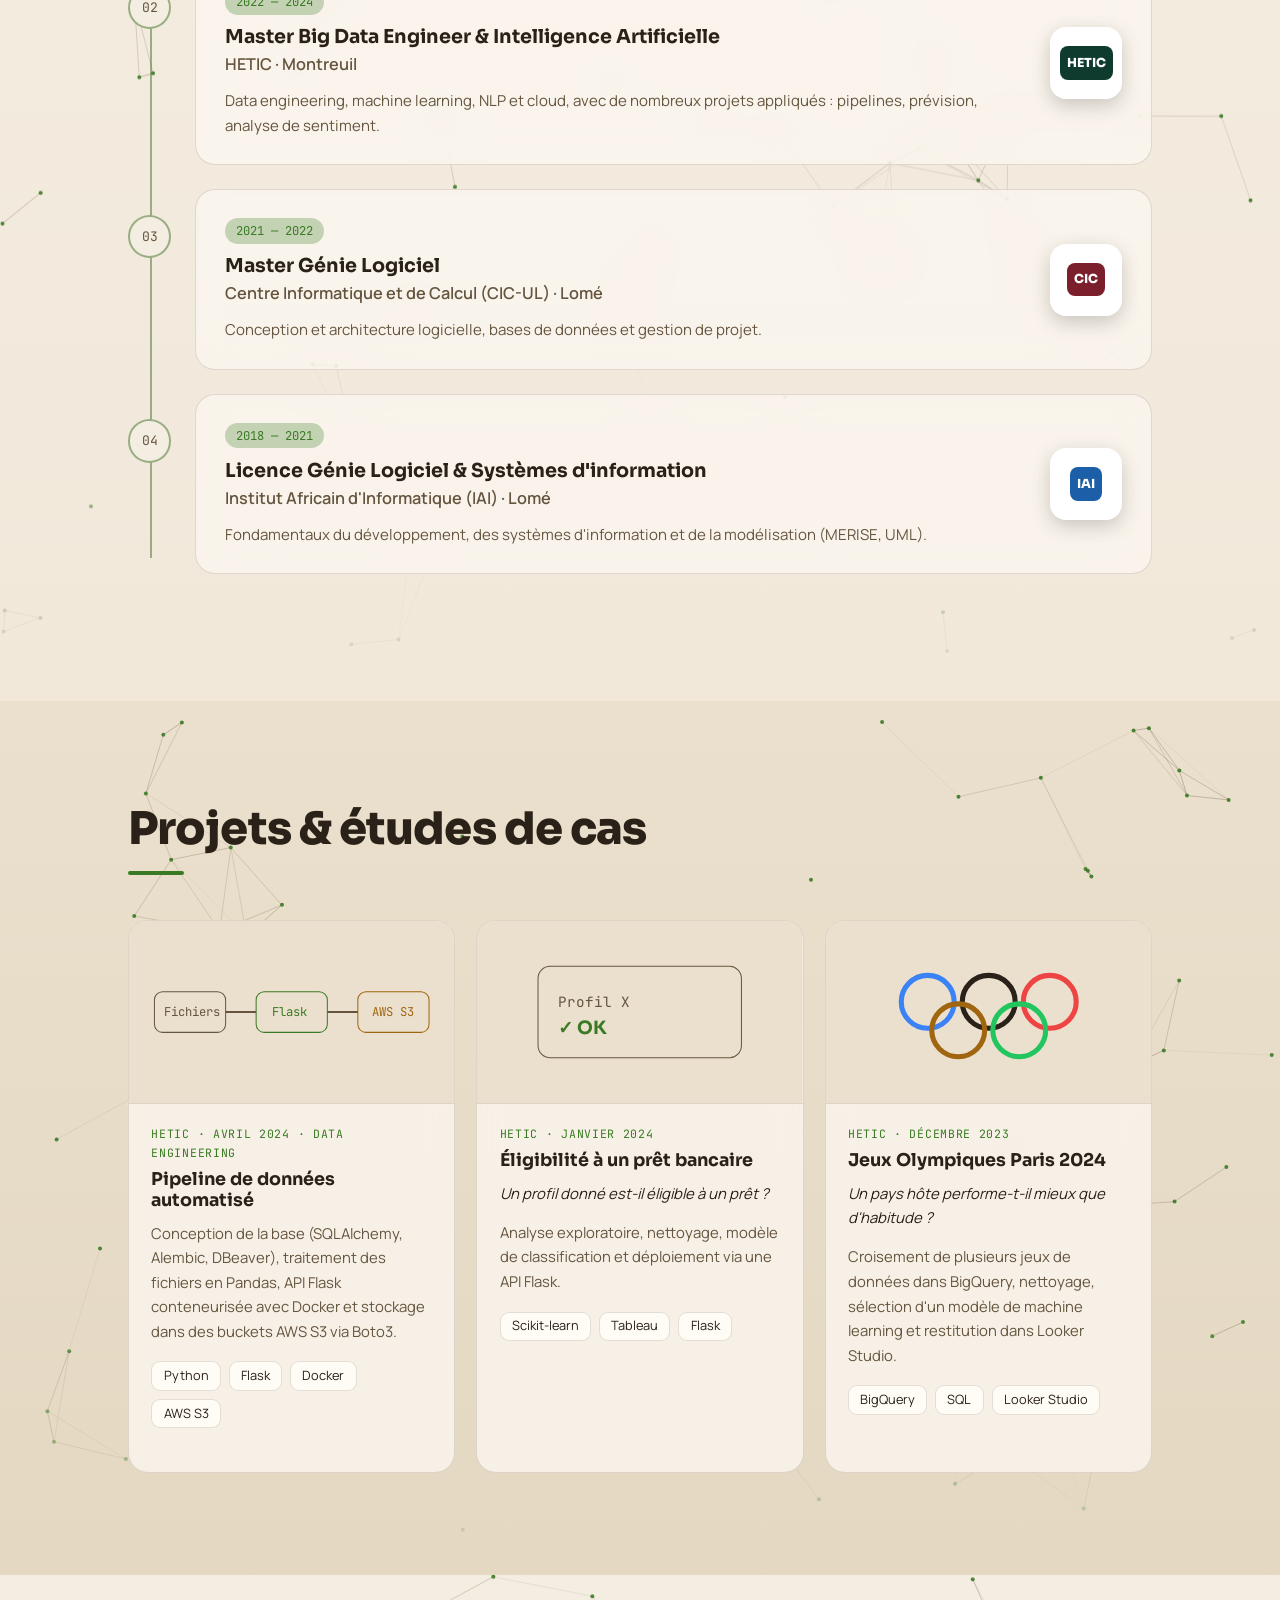
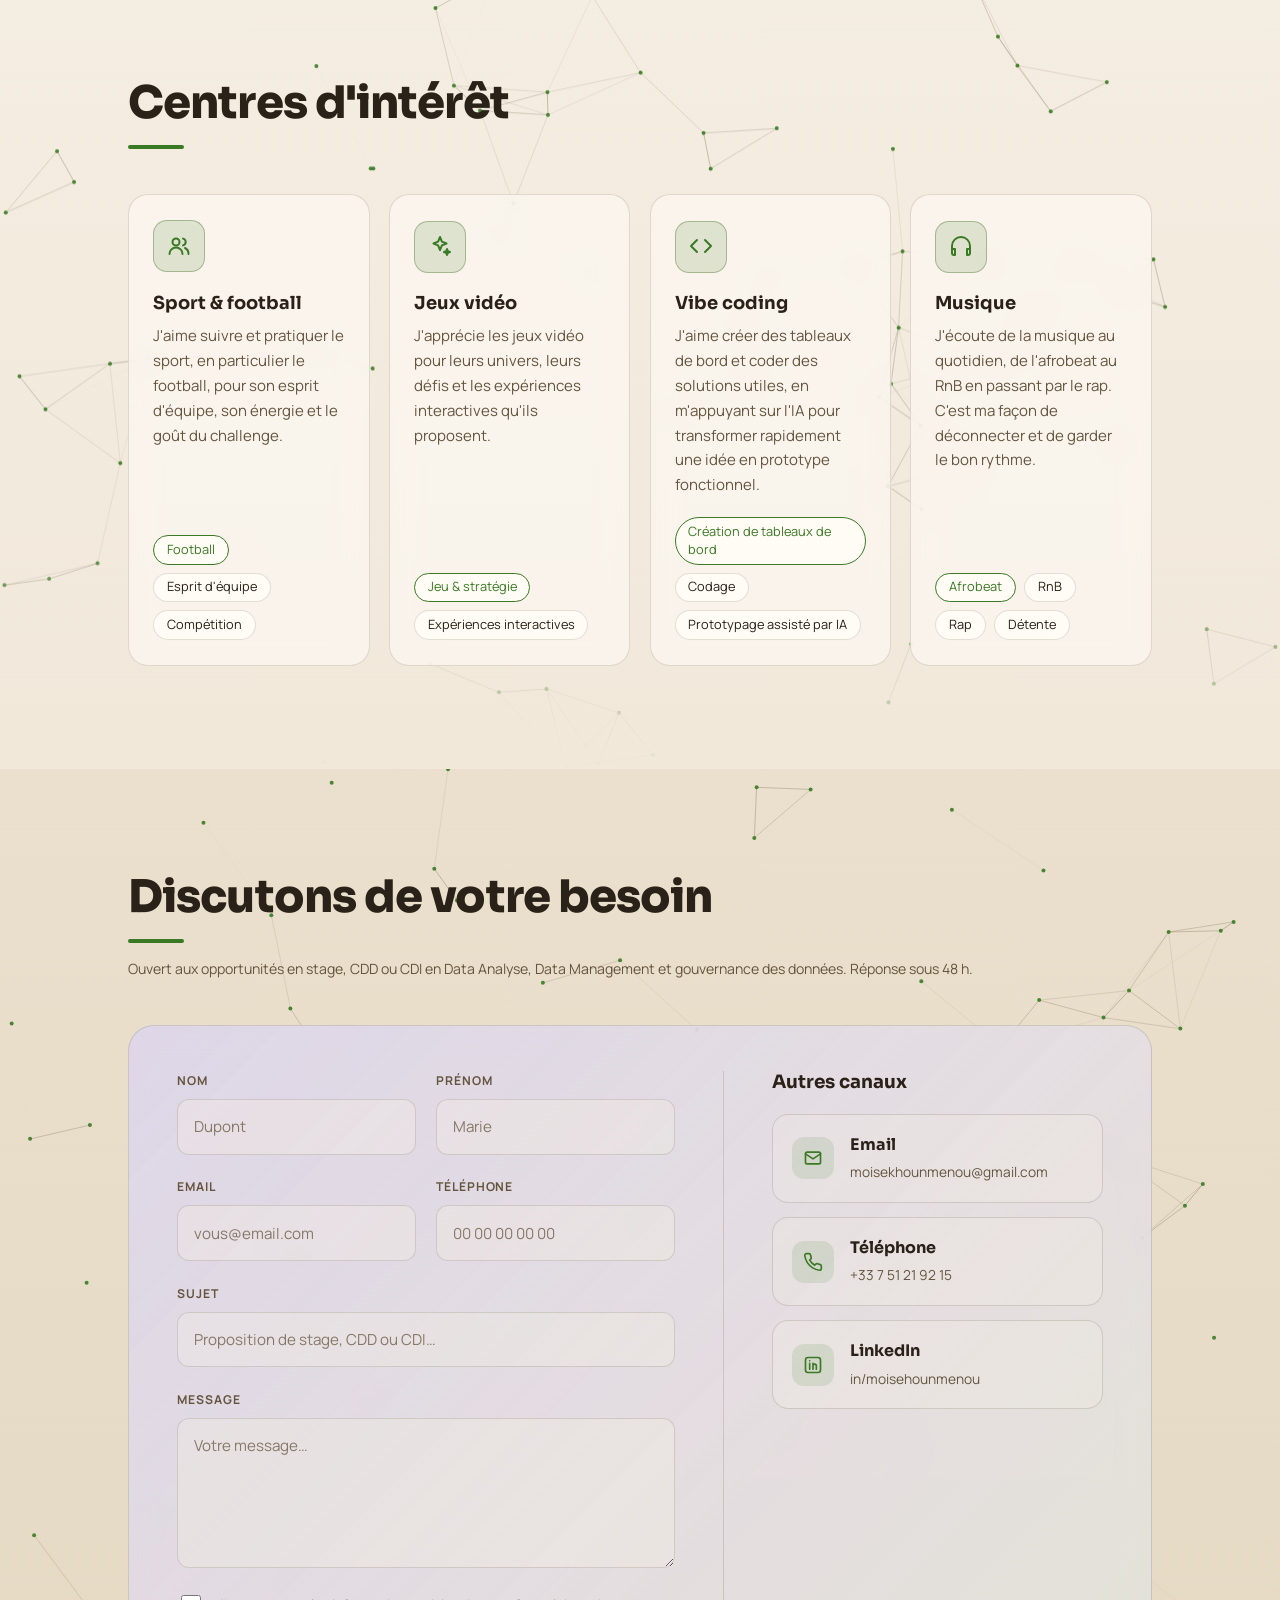
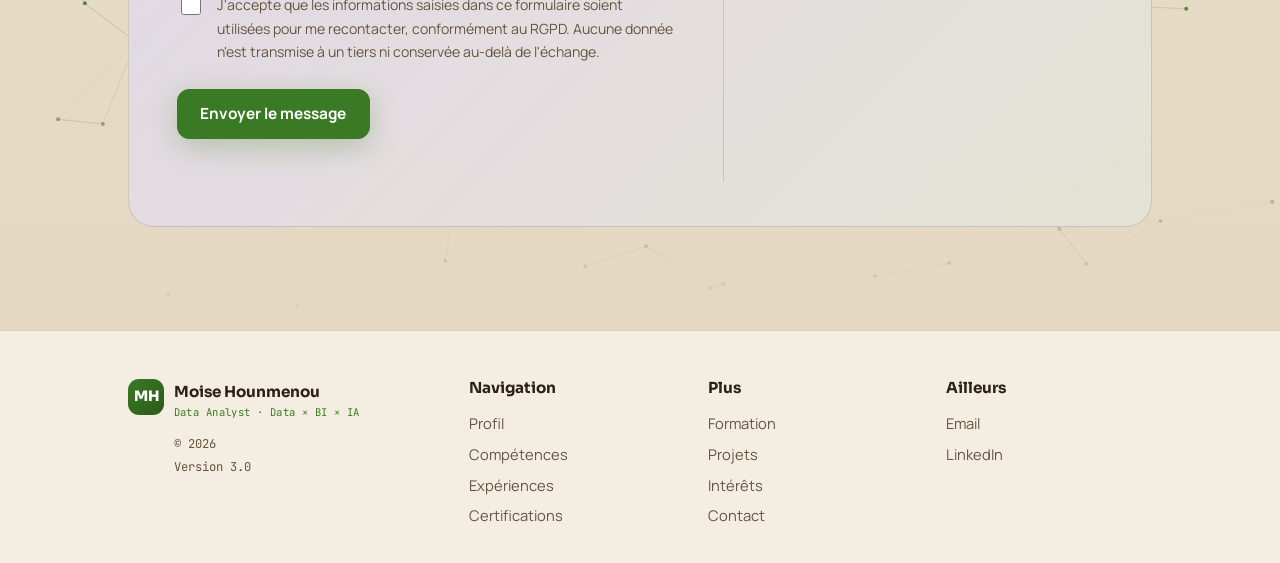
==== commit 1e3ba8a2: "Modification des vues" ====
--- a/details.html
+++ b/details.html
@@ -230,7 +230,7 @@
 <footer>
   <div class="wrap">
     <div class="foot">
-      <div class="foot-identity"><a class="logo" href="#accueil"><b>MH</b><span>Moise Hounmenou<small data-i18n="foot_tagline">Data Analyst · Data × BI × IA</small></span></a><div class="footer-meta"><span>© 2026</span><span>Version 3.0</span><span class="visit-counter" id="visitCounter" hidden><b data-count>0</b><span data-i18n="views_lbl">vues</span></span></div></div>
+      <div class="foot-identity"><a class="logo" href="#accueil"><b>MH</b><span>Moise Hounmenou<small data-i18n="foot_tagline">Data Analyst · Data × BI × IA</small></span></a><div class="footer-meta"><span>© 2026</span><span>Version 3.0</span><span class="visit-counter" id="visitCounter" hidden><b data-count>0</b><span data-i18n="views_lbl"></span></span></div></div>
       <div><h4>Navigation</h4><nav><a href="#a-propos" data-i18n="nav_profil"></a><a href="#competences" data-i18n="nav_comp"></a><a href="#experiences" data-i18n="nav_xp"></a><a href="#certifications" data-i18n="nav_certs_long"></a></nav></div>
       <div><h4 data-i18n="more"></h4><nav><a href="#formation" data-i18n="nav_edu"></a><a href="#projets" data-i18n="nav_proj"></a><a href="#interets" data-i18n="nav_int"></a><a href="#contact" data-i18n="nav_contact"></a></nav></div>
       <div><h4 data-i18n="elsewhere"></h4><nav><a href="mailto:moisekhounmenou@gmail.com">Email</a><a href="https://www.linkedin.com/in/moisehounmenou/" target="_blank" rel="noopener">LinkedIn</a></nav></div>
--- a/css/style.css
+++ b/css/style.css
@@ -108,9 +108,9 @@
 #toTop svg{width:20px;height:20px}
 .hero .wrap{position:relative;z-index:1;display:grid;grid-template-columns:1.25fr .75fr;gap:3rem;align-items:center}
 .eyebrow{font-family:var(--mono);font-size:.8rem;letter-spacing:.18em;color:var(--accent);text-transform:uppercase;margin-bottom:1.1rem}
-.badge{display:inline-flex;align-items:center;gap:.55rem;padding:.4rem .9rem;border-radius:999px;font-size:.88rem;font-weight:700;margin-bottom:1.4rem}
-.badge i{width:8px;height:8px;border-radius:50%;background:#34D17A;animation:ping 2s infinite}
-@keyframes ping{0%{box-shadow:0 0 0 0 rgba(52,209,122,.55)}80%,100%{box-shadow:0 0 0 10px rgba(52,209,122,0)}}
+.badge{display:inline-flex;align-items:center;gap:.55rem;padding:.4rem .9rem;border:1px solid var(--border);border-radius:999px;font-size:.88rem;font-weight:700;margin-bottom:1.4rem;animation:availability-border-pulse 1.4s ease-in-out infinite}
+.badge i{width:8px;height:8px;border-radius:50%;background:var(--accent)}
+@keyframes availability-border-pulse{50%{border-color:var(--accent);box-shadow:0 0 0 2px var(--glow),0 0 18px var(--glow)}}
 .hero h1{font-size:clamp(2.7rem,7vw,5.4rem);font-weight:800;letter-spacing:-.025em;line-height:1}
 .hero h1 .last{display:block;background:linear-gradient(90deg,var(--ink),var(--accent));-webkit-background-clip:text;background-clip:text;color:transparent}
 .hero .title{font-family:var(--display);font-size:clamp(1.15rem,2.3vw,1.55rem);font-weight:600;margin:1rem 0 .3rem}
--- a/css/skills.css
+++ b/css/skills.css
@@ -11,8 +11,8 @@
 .skills .sk .cat { font-family: var(--mono); font-size: .72rem; letter-spacing: .14em; color: var(--accent); }
 .skills .sk h3 { font-family: var(--display); font-size: 1.18rem; line-height: 1.2; margin: .3rem 0 1rem; }
 .skills .tags { display: flex; flex-wrap: wrap; gap: .4rem; list-style: none; margin: 0; padding: 0; }
-.skills .tags li { color: #fff; font-size: .8rem; padding: .3rem .7rem; border-radius: 9px; background: var(--glass-strong); border: 1px solid var(--border); transition: color .2s, background .2s, border-color .2s, box-shadow .2s, transform .2s; }
-.skills .tags li.hot { border-color: var(--border); color: #fff; }
+.skills .tags li { color: var(--text, var(--ink)); font-size: .8rem; padding: .3rem .7rem; border-radius: 9px; background: var(--glass-strong); border: 1px solid var(--border); transition: color .2s, background .2s, border-color .2s, box-shadow .2s, transform .2s; }
+.skills .tags li.hot { border-color: var(--border); color: var(--text, var(--ink)); }
 .skills .tags li:hover { color: var(--accent); border-color: var(--accent); background: color-mix(in srgb, var(--accent) 16%, transparent); box-shadow: 0 0 0 1px color-mix(in srgb, var(--accent) 40%, transparent), 0 0 18px var(--glow); transform: translateY(-2px); }
 @media (max-width: 980px) { .skills { grid-template-columns: 1fr 1fr; } }
 @media (max-width: 620px) { .skills { grid-template-columns: 1fr; } }
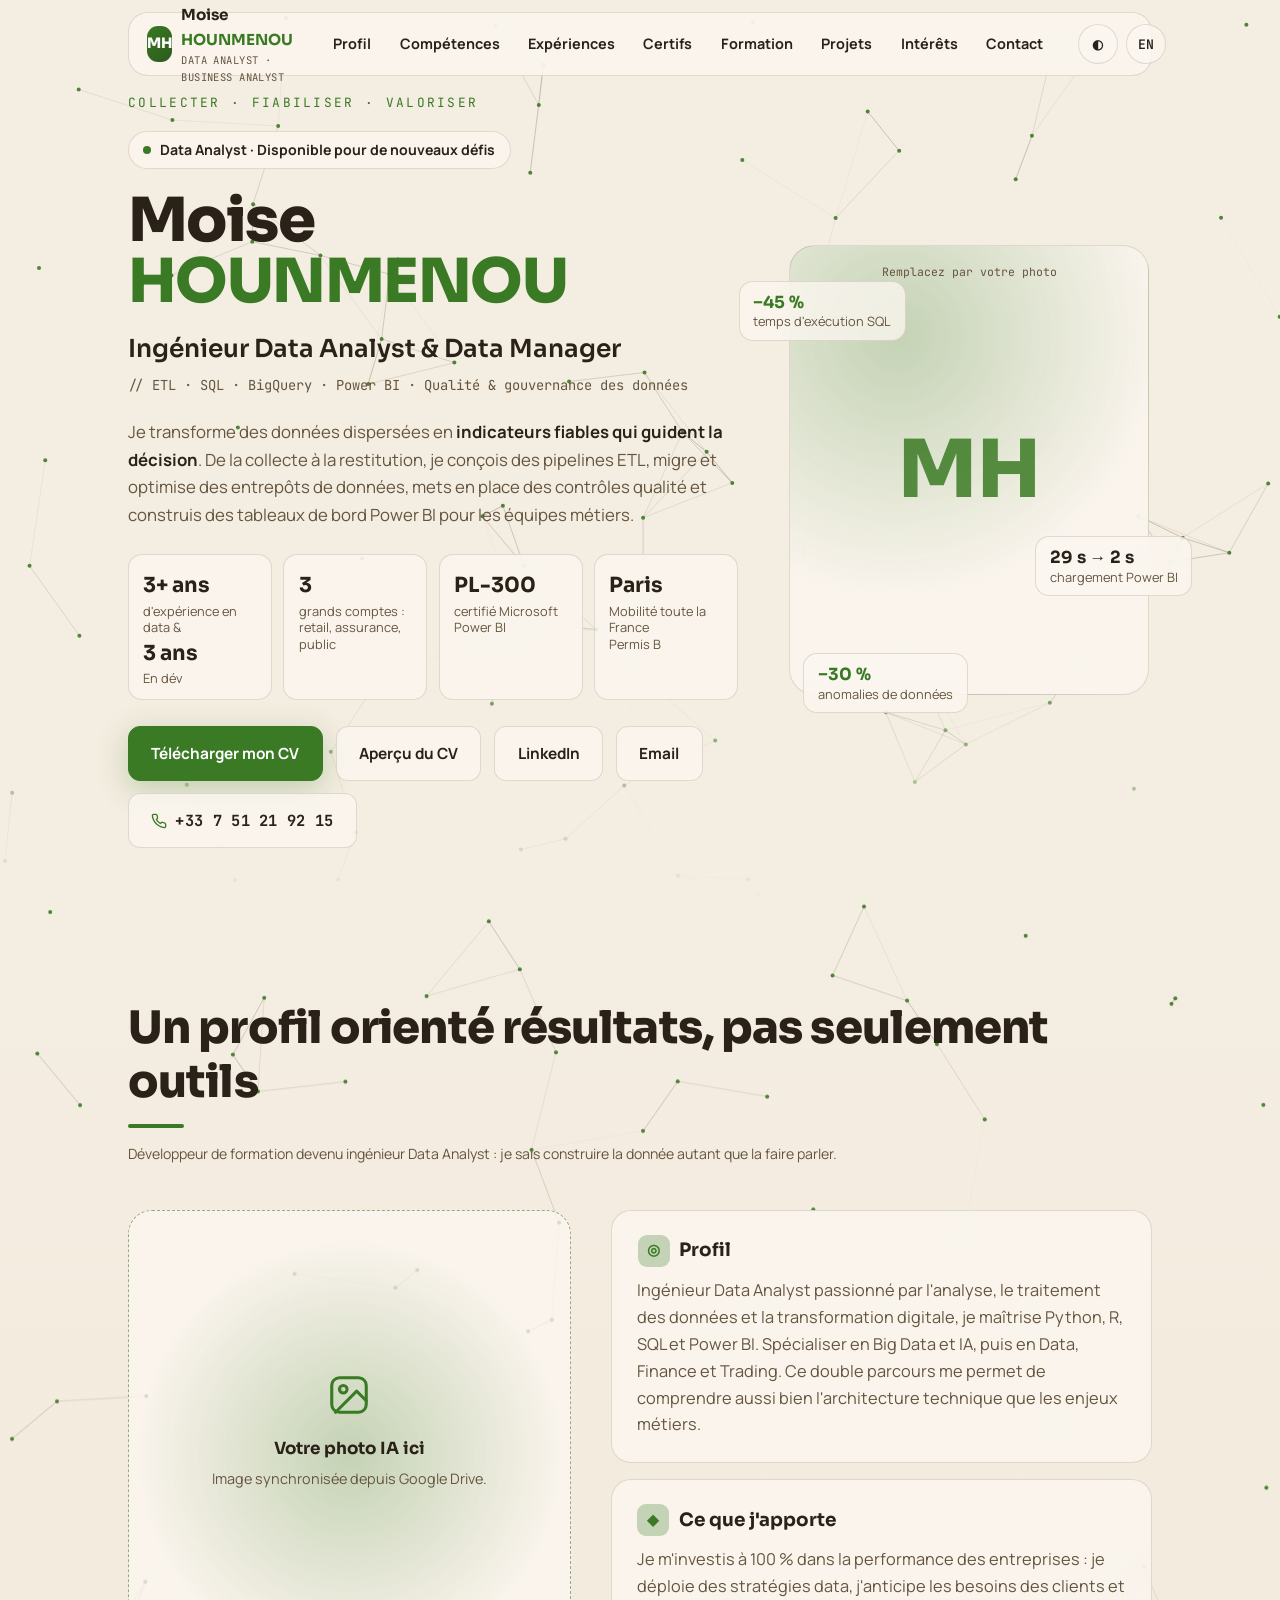
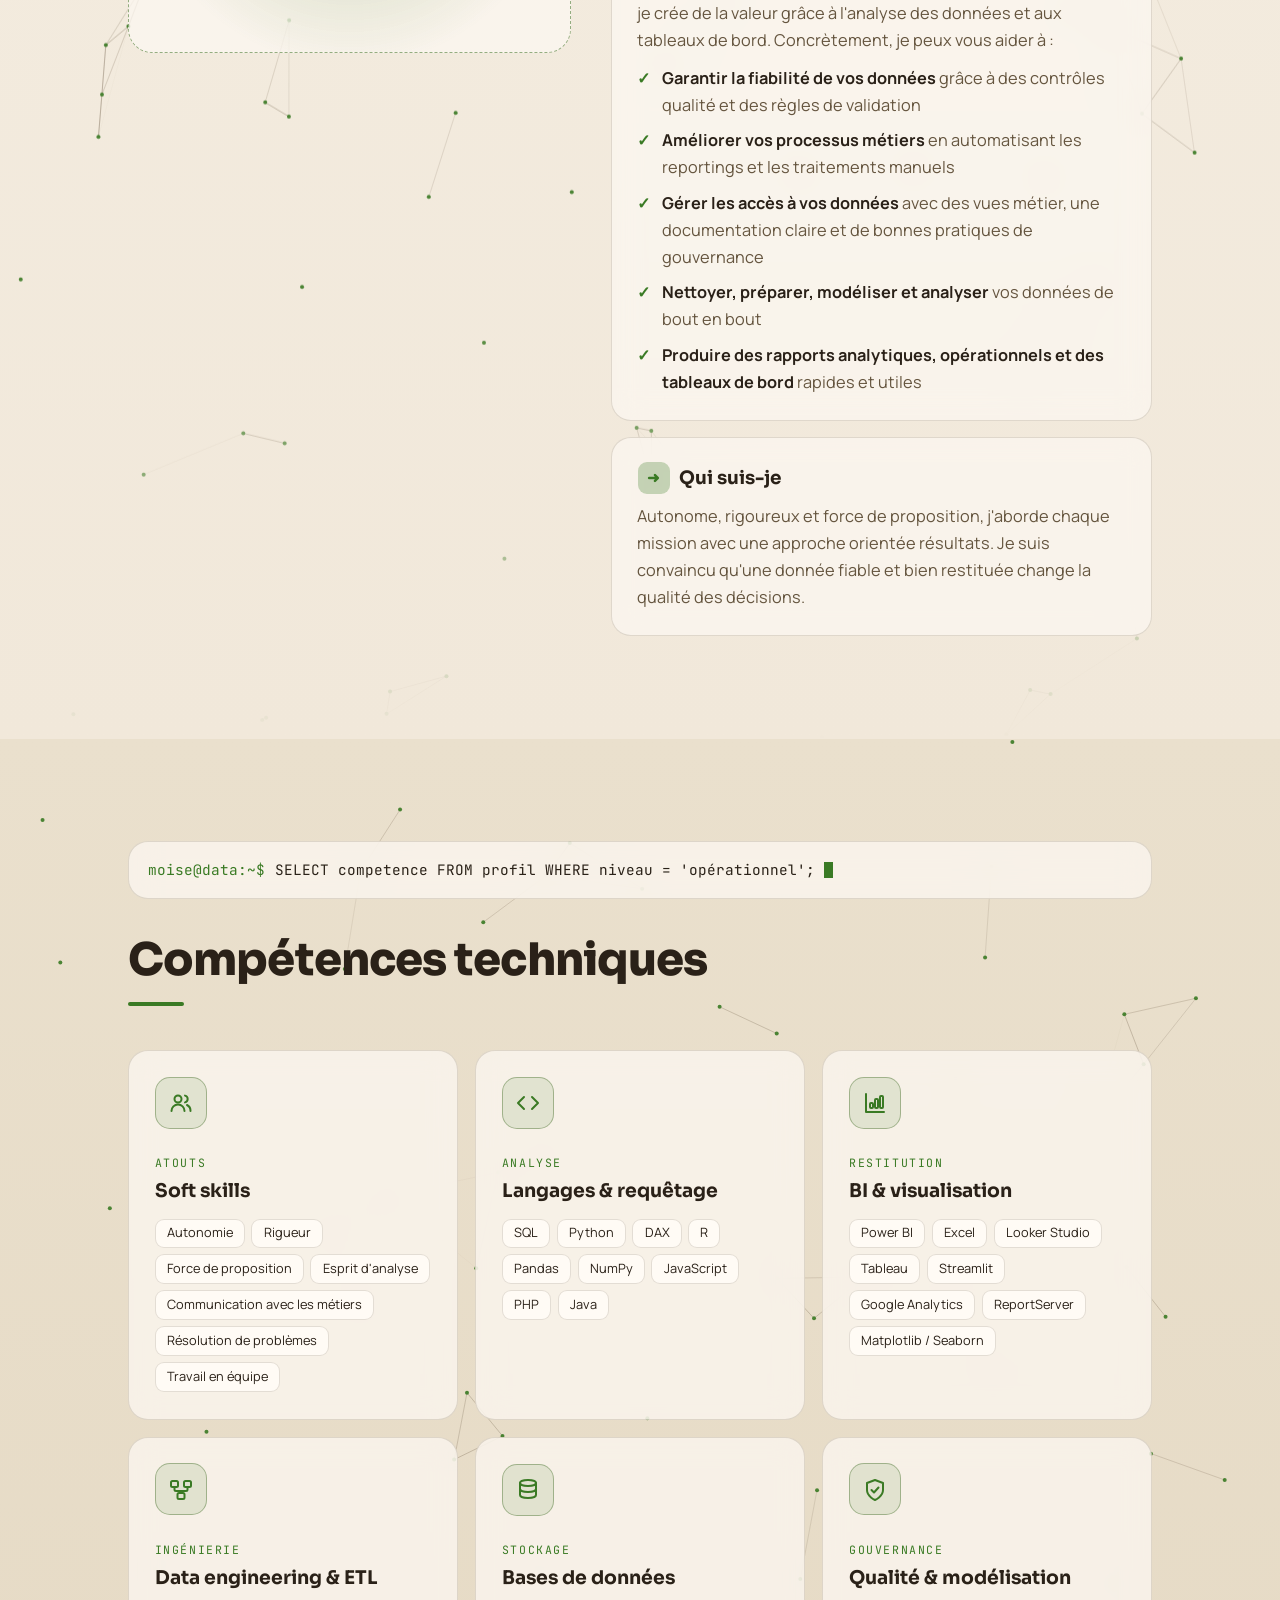
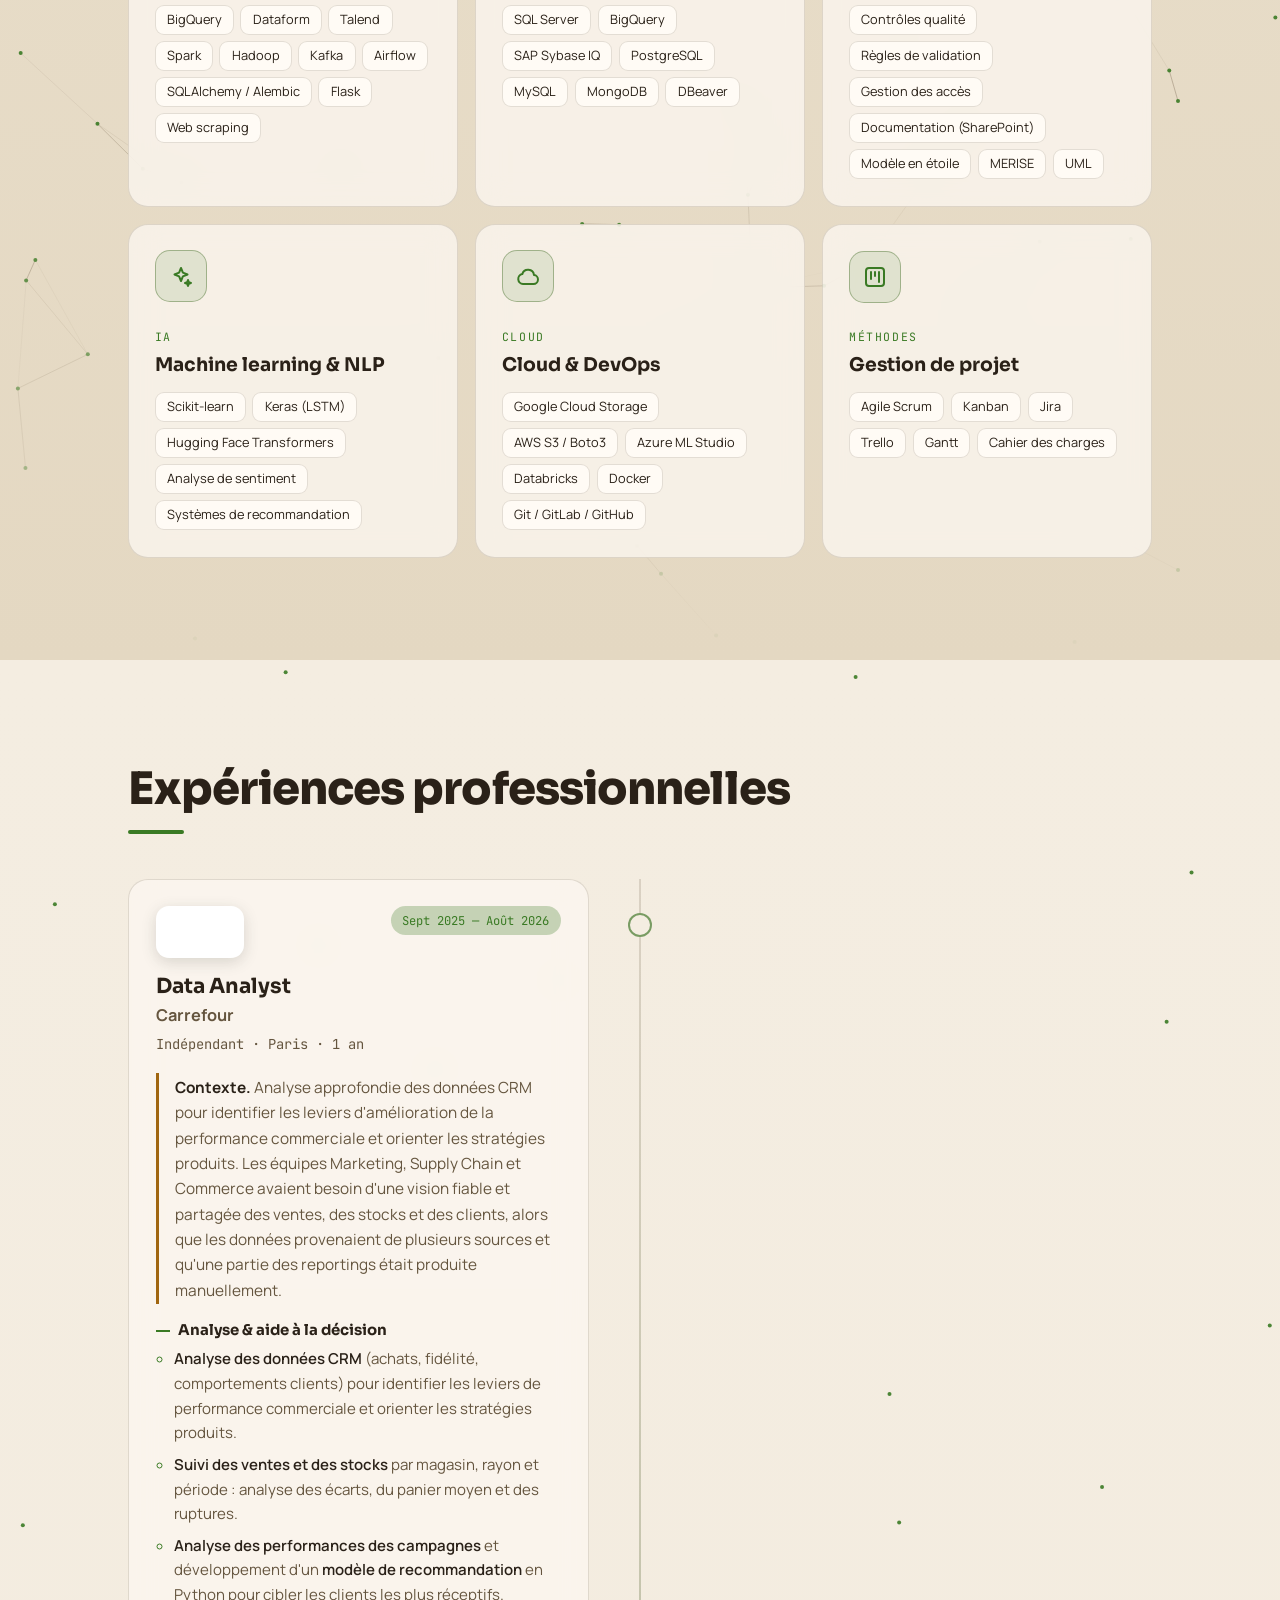
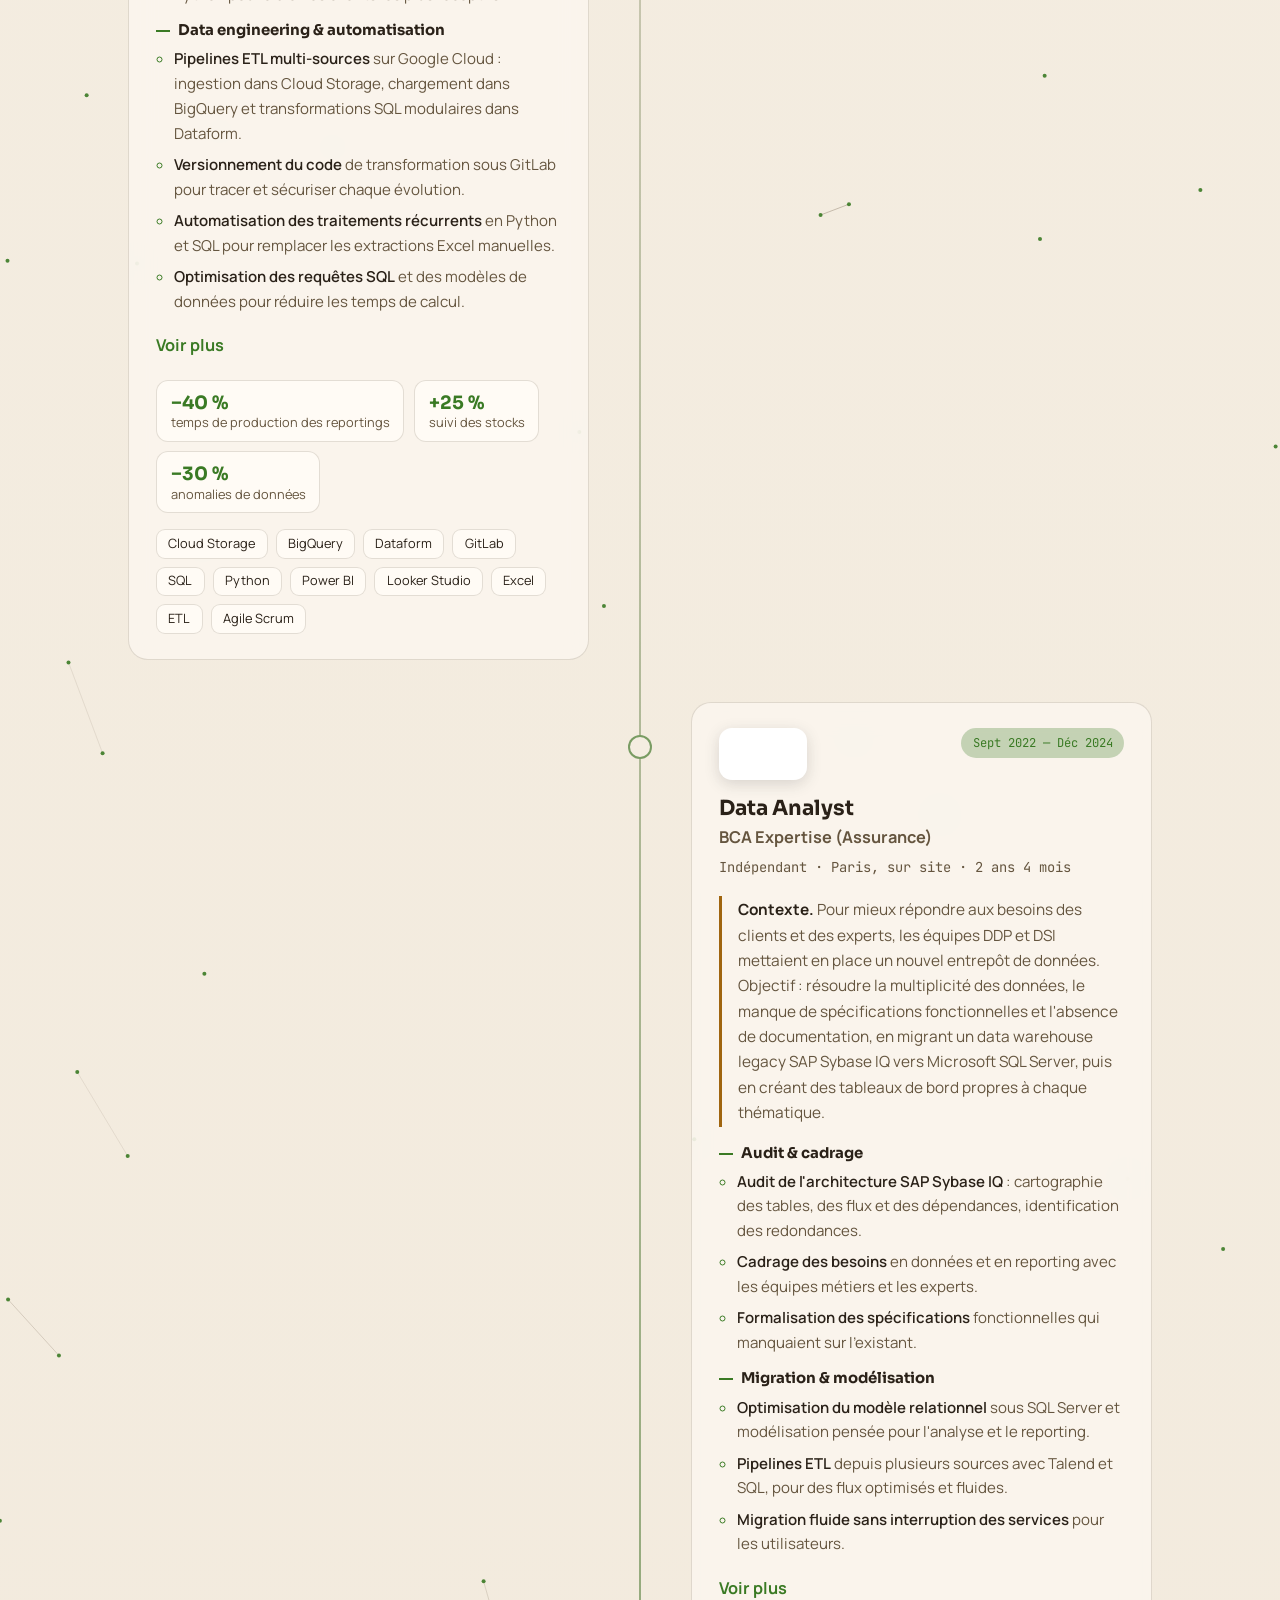
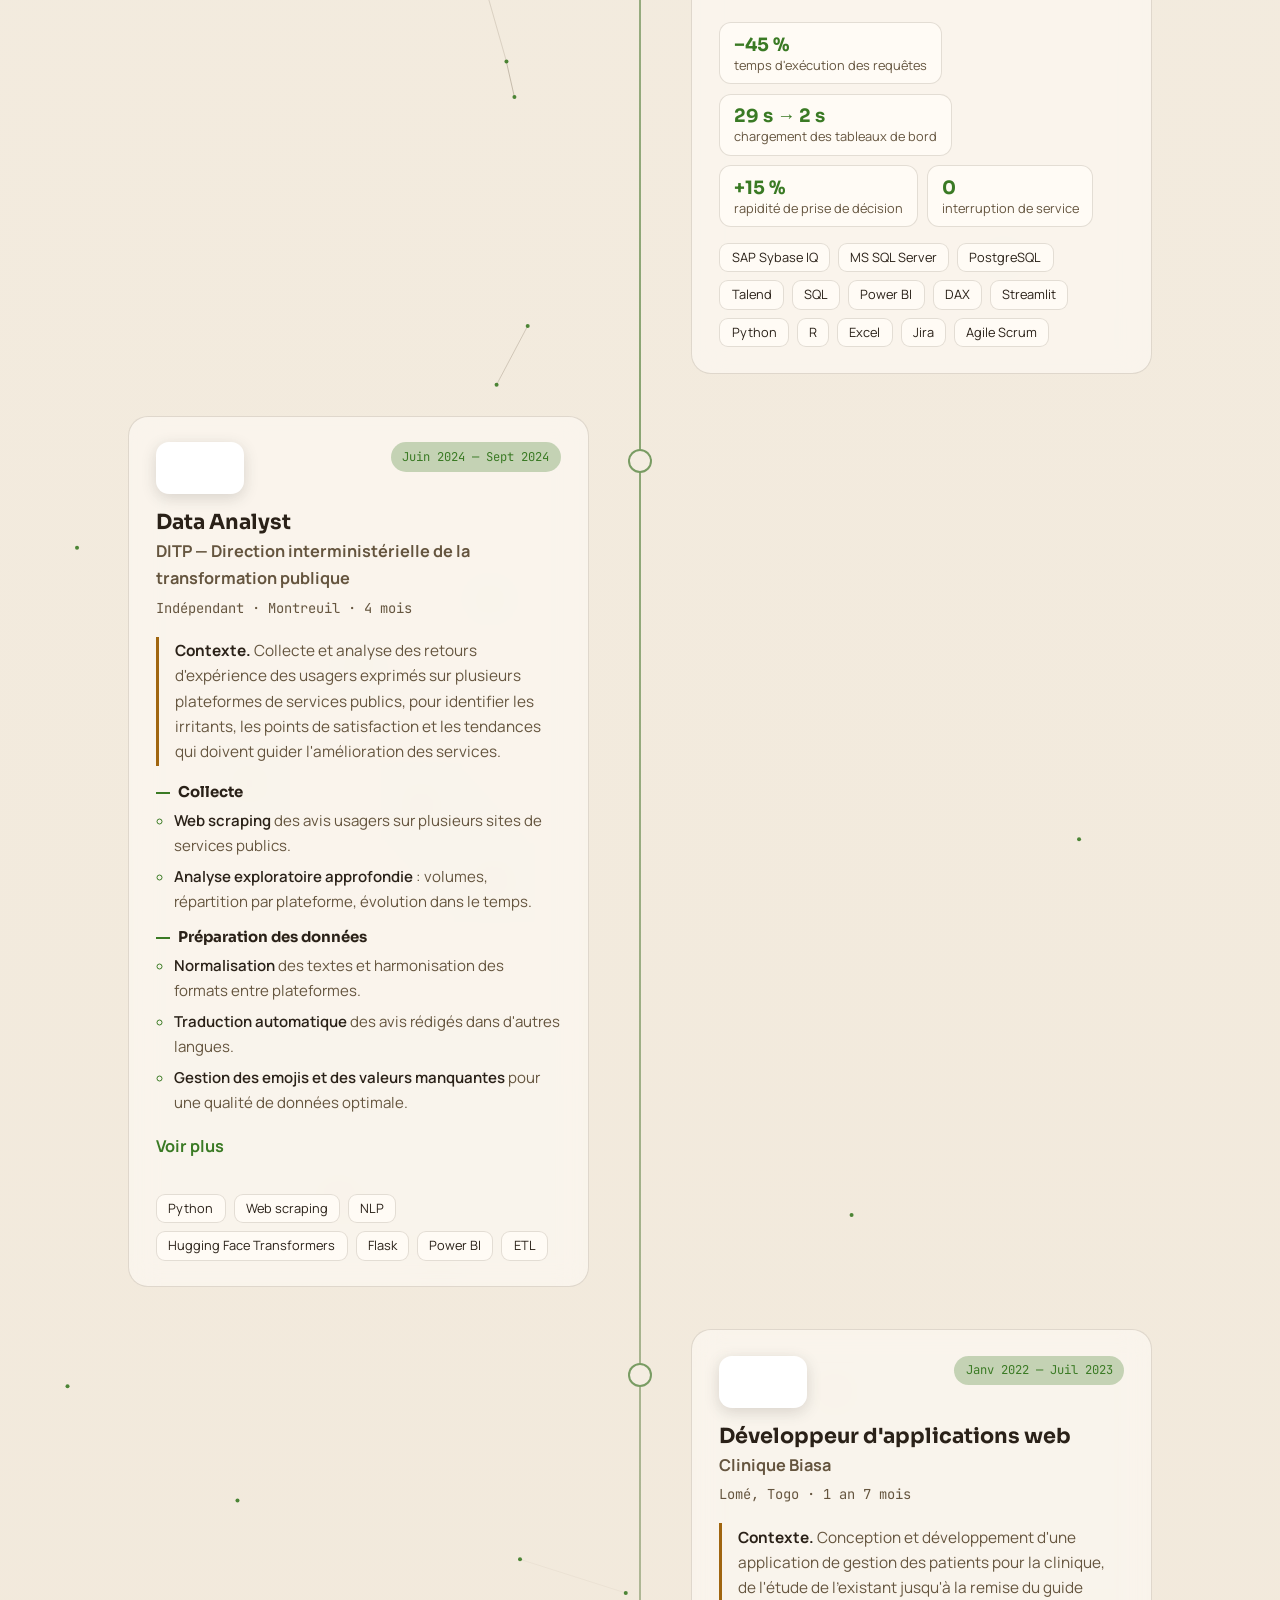
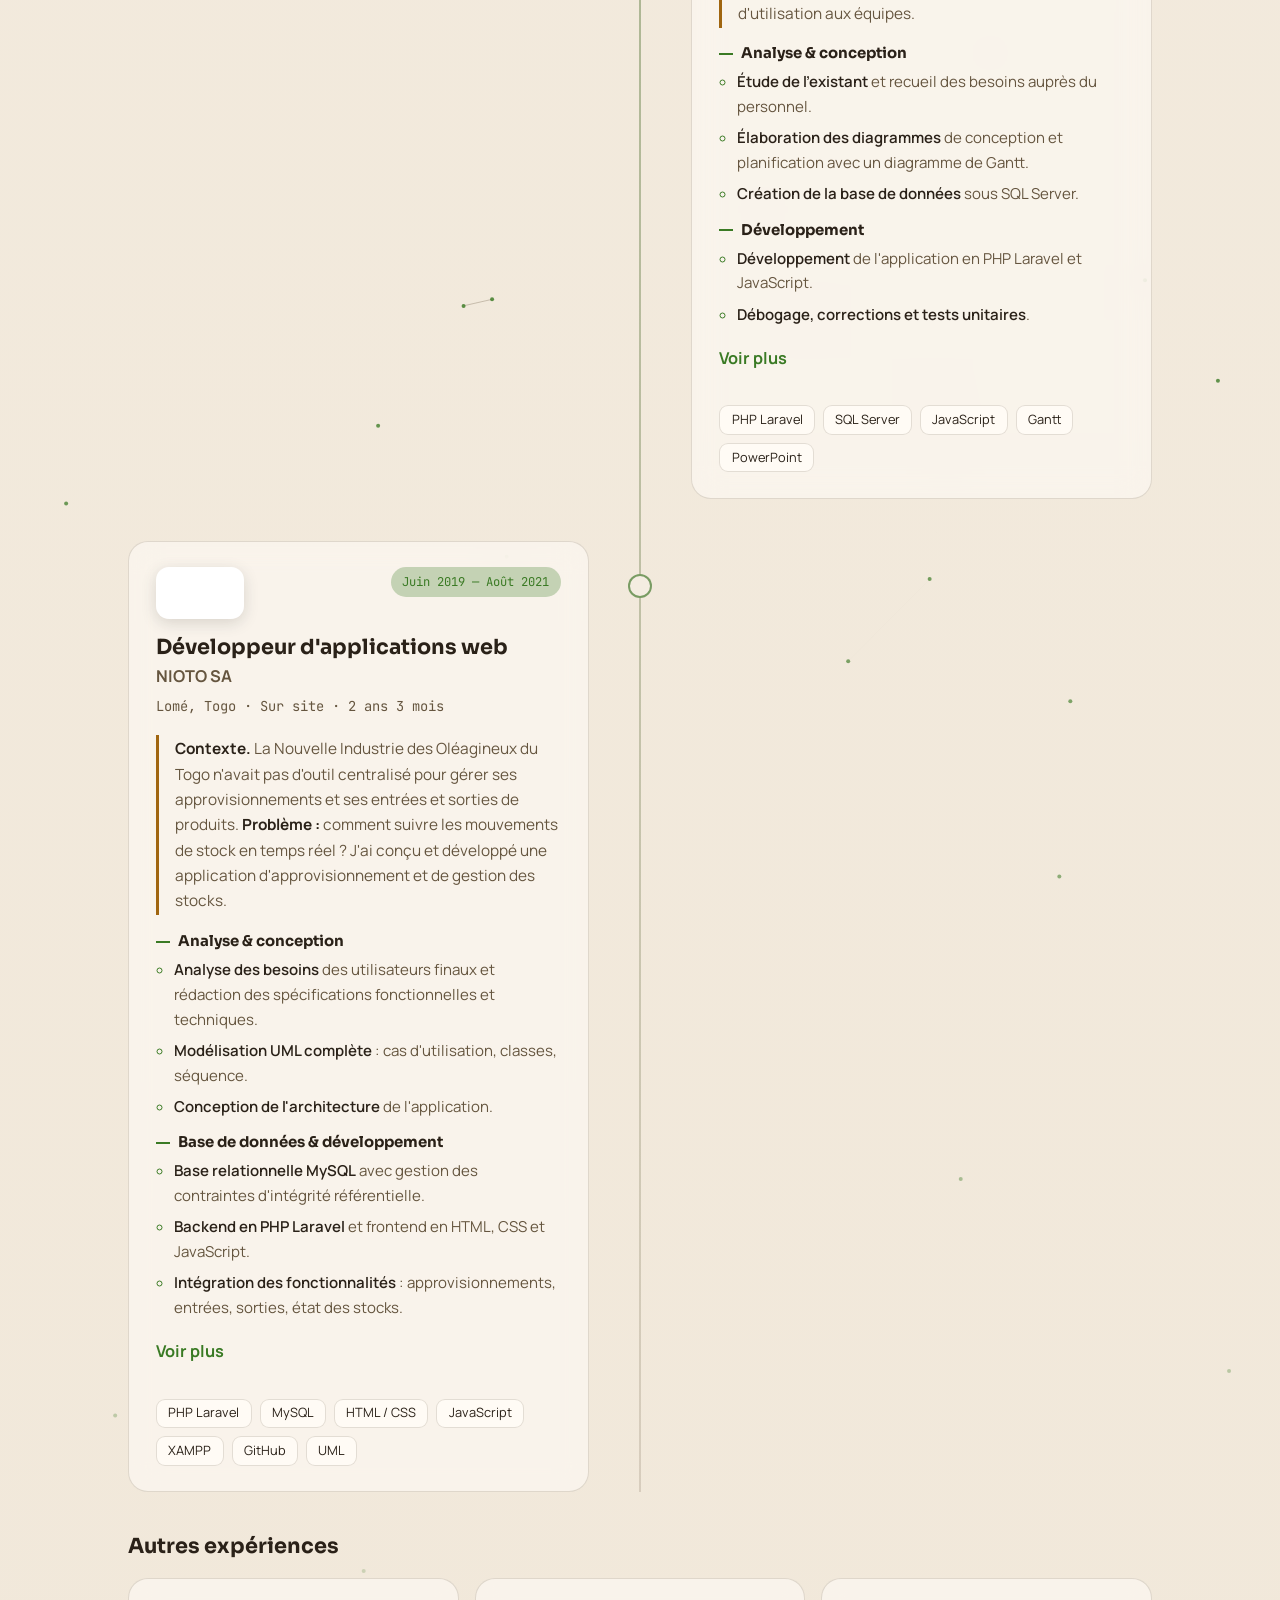
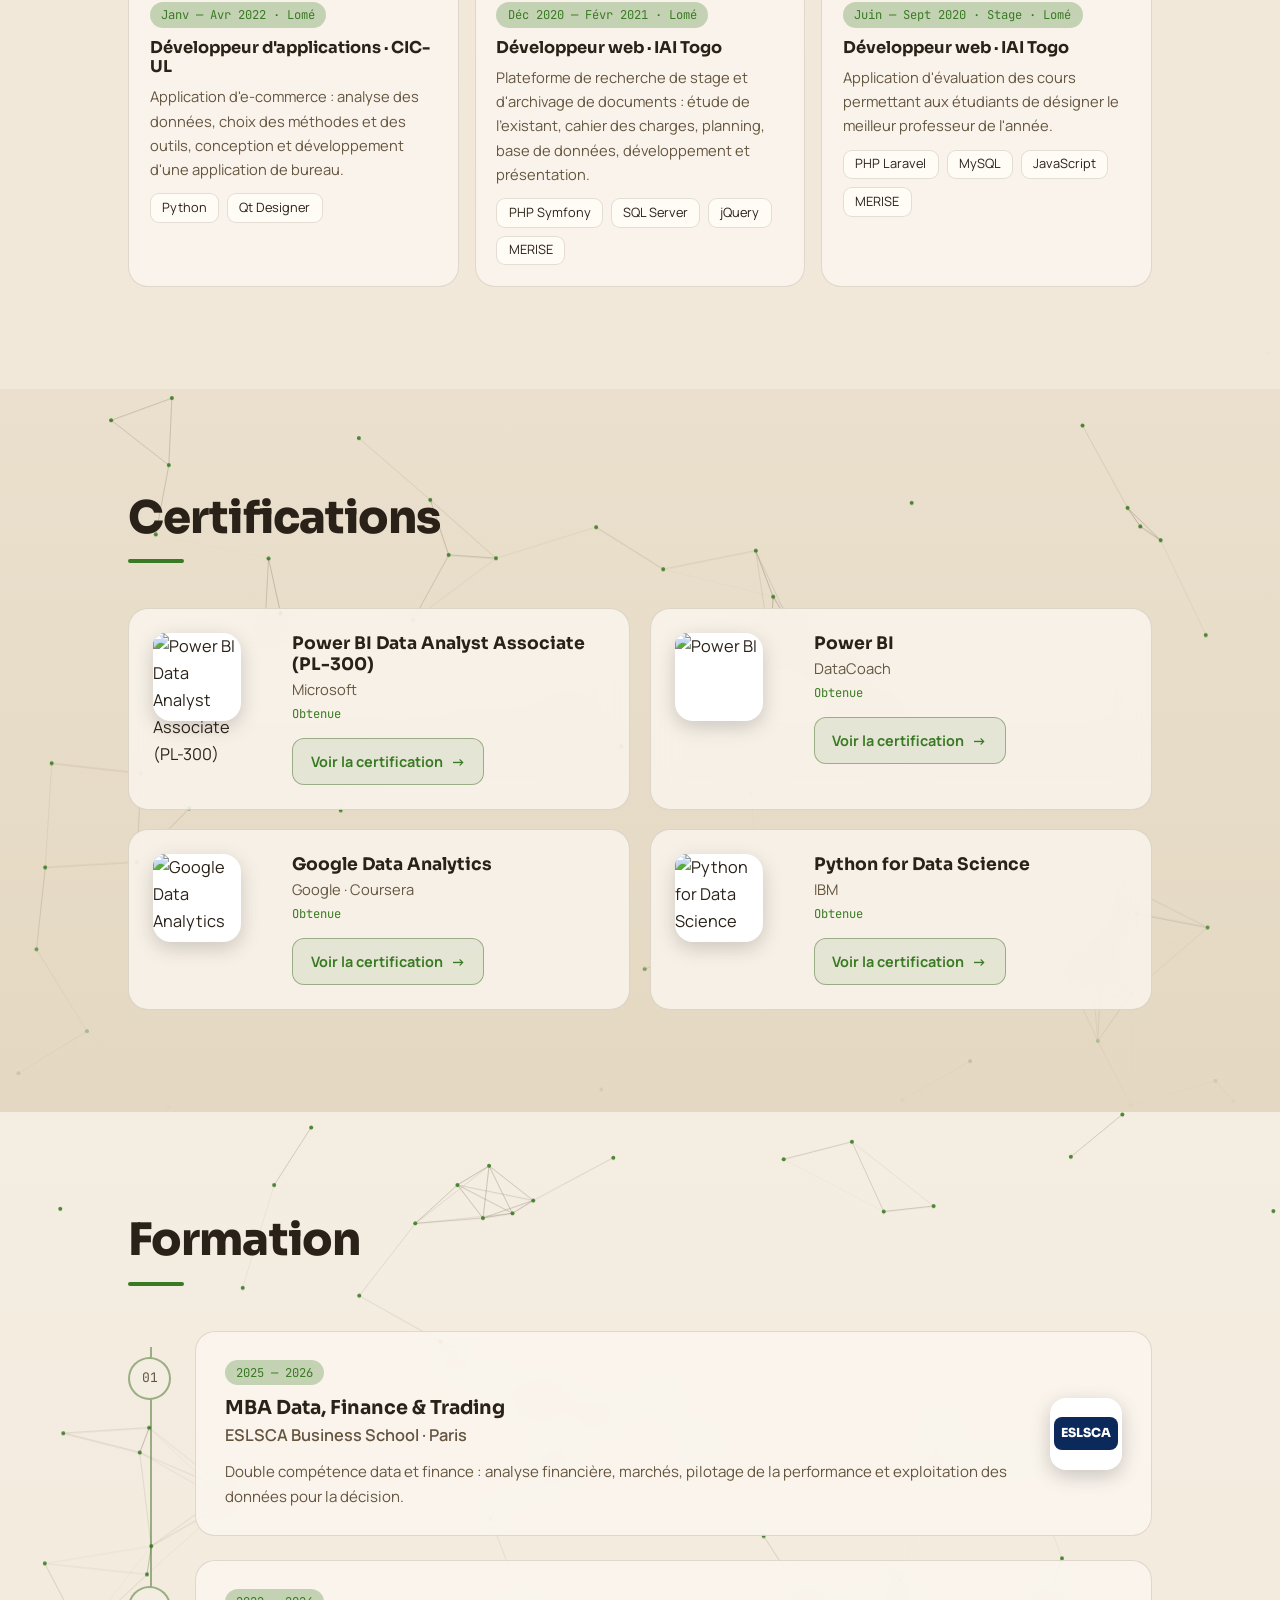
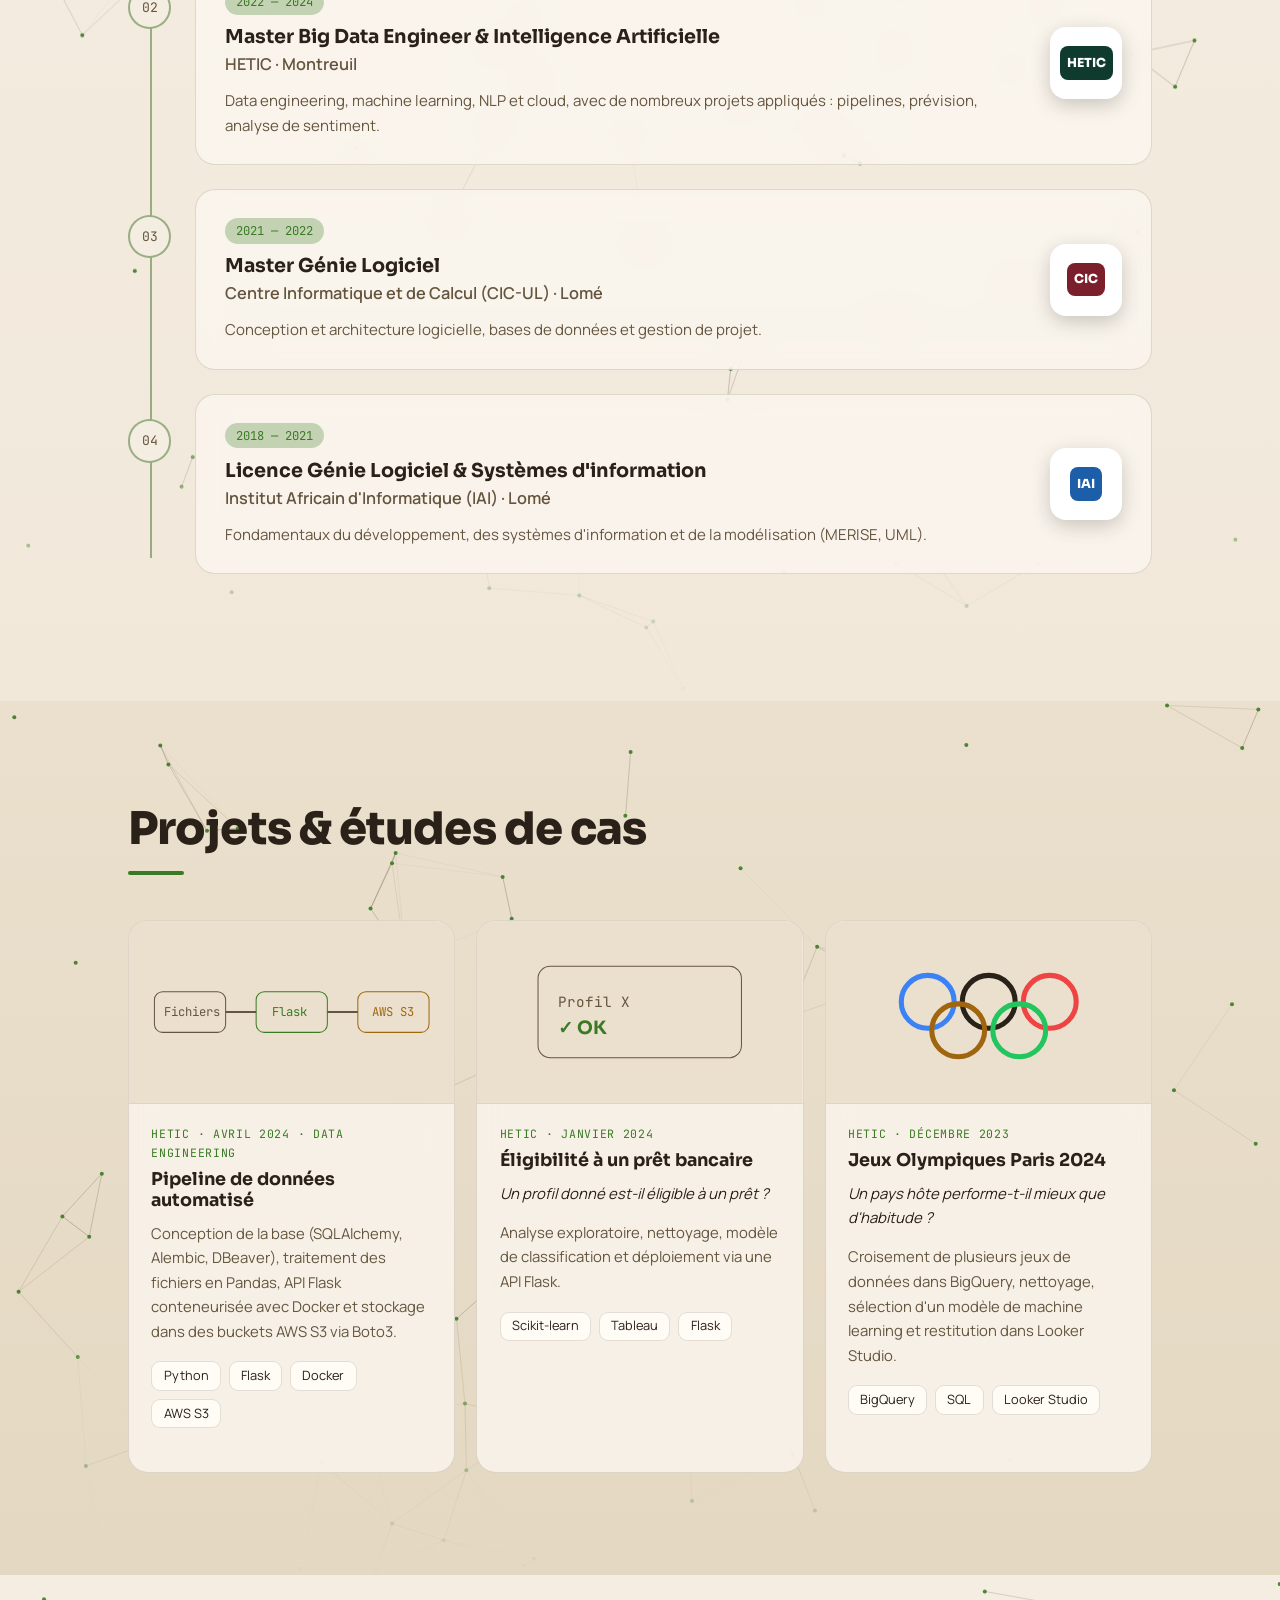
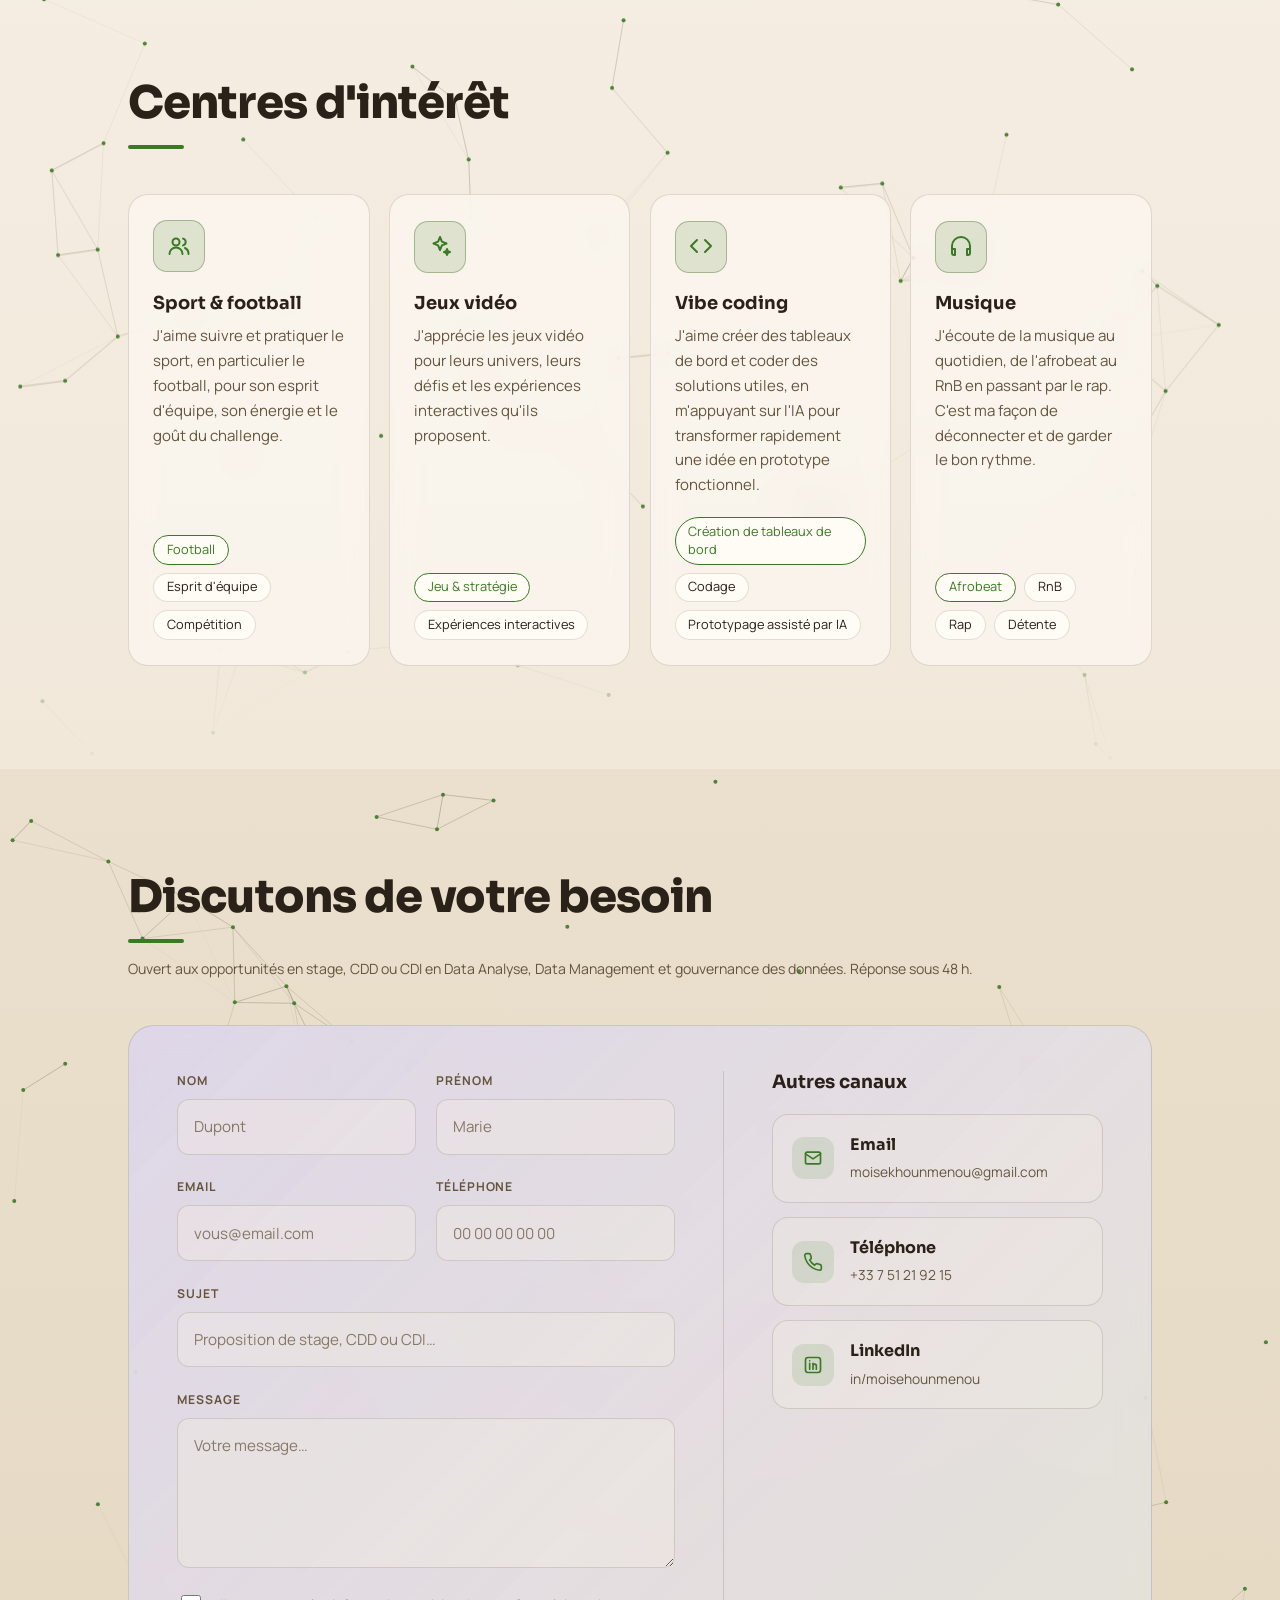
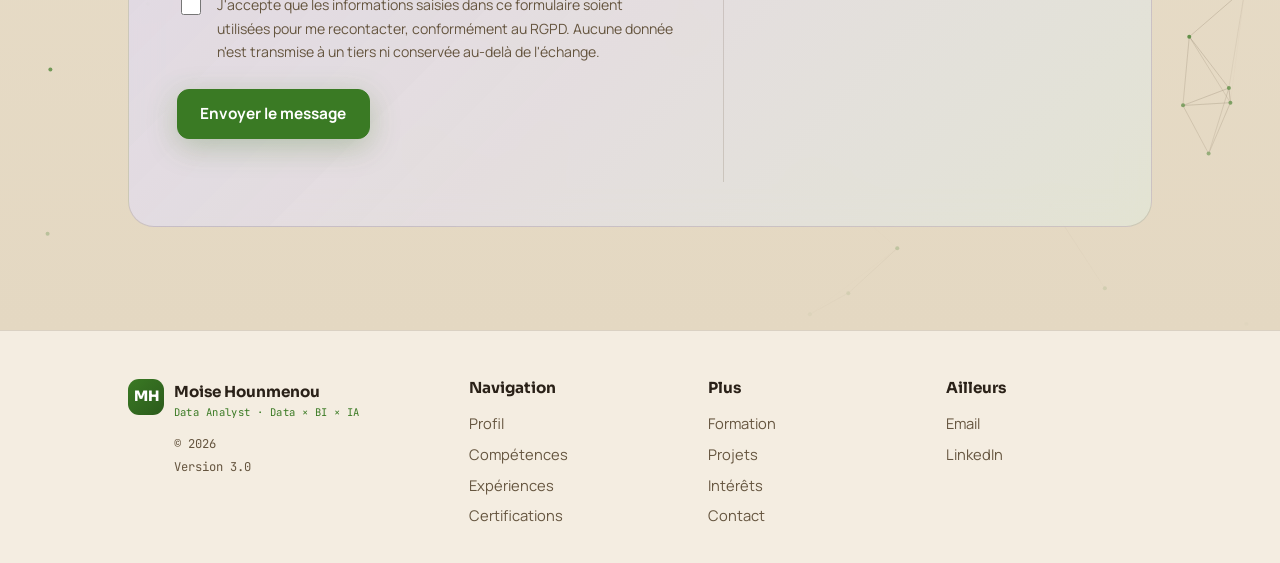
==== commit 728348d0: "Correction des couleurs et clignoyement sur la page" ====
--- a/details.html
+++ b/details.html
@@ -230,7 +230,7 @@
 <footer>
   <div class="wrap">
     <div class="foot">
-      <div class="foot-identity"><a class="logo" href="#accueil"><b>MH</b><span>Moise Hounmenou<small data-i18n="foot_tagline">Data Analyst · Data × BI × IA</small></span></a><div class="footer-meta"><span>© 2026</span><span>Version 3.0</span><span class="visit-counter" id="visitCounter" hidden><b data-count>0</b><span data-i18n="views_lbl"></span></span></div></div>
+      <div class="foot-identity"><a class="logo" href="#accueil"><b>MH</b><span>Moise Hounmenou<small data-i18n="foot_tagline">Data Analyst · Data × BI × IA</small></span></a><div class="footer-meta"><span>© 2026</span><span>Version 3.0</span><span class="visit-counter" id="visitCounter" hidden><b data-count>0</b></span></div></div>
       <div><h4>Navigation</h4><nav><a href="#a-propos" data-i18n="nav_profil"></a><a href="#competences" data-i18n="nav_comp"></a><a href="#experiences" data-i18n="nav_xp"></a><a href="#certifications" data-i18n="nav_certs_long"></a></nav></div>
       <div><h4 data-i18n="more"></h4><nav><a href="#formation" data-i18n="nav_edu"></a><a href="#projets" data-i18n="nav_proj"></a><a href="#interets" data-i18n="nav_int"></a><a href="#contact" data-i18n="nav_contact"></a></nav></div>
       <div><h4 data-i18n="elsewhere"></h4><nav><a href="mailto:moisekhounmenou@gmail.com">Email</a><a href="https://www.linkedin.com/in/moisehounmenou/" target="_blank" rel="noopener">LinkedIn</a></nav></div>
--- a/css/style.css
+++ b/css/style.css
@@ -401,7 +401,7 @@
 .foot-identity .logo{align-items:flex-start}
 .foot-identity .logo small{color:var(--accent)}
 .foot-identity .footer-meta{display:grid;justify-items:start;gap:3px;margin-left:46px;color:var(--muted);font-family:var(--mono);font-size:.76rem}
-.foot-identity .visit-counter{align-items:baseline;gap:5px}
+.foot-identity .visit-counter{align-items:center;gap:5px}
 .foot p{color:var(--muted);font-size:.92rem;margin-top:.8rem;max-width:22rem}
 .foot h4{font-size:.95rem;margin-bottom:.7rem}
 .foot nav a{display:block;color:var(--muted);text-decoration:none;font-size:.92rem;padding:.2rem 0}
@@ -435,7 +435,6 @@
 .copy{align-items:center}
 .visit-counter{display:inline-flex;align-items:center;gap:6px;padding:5px 12px;border:1px solid var(--border);border-radius:999px;background:var(--glass)}
 .visit-counter[hidden]{display:none}
-.visit-counter svg{width:15px;height:15px;color:var(--accent)}
 .visit-counter b{color:var(--ink);font-family:var(--display)}
 .hp-field{position:absolute!important;left:-9999px!important;width:1px;height:1px;opacity:0}
 .visit-counter{padding:0;border:0;background:none}
